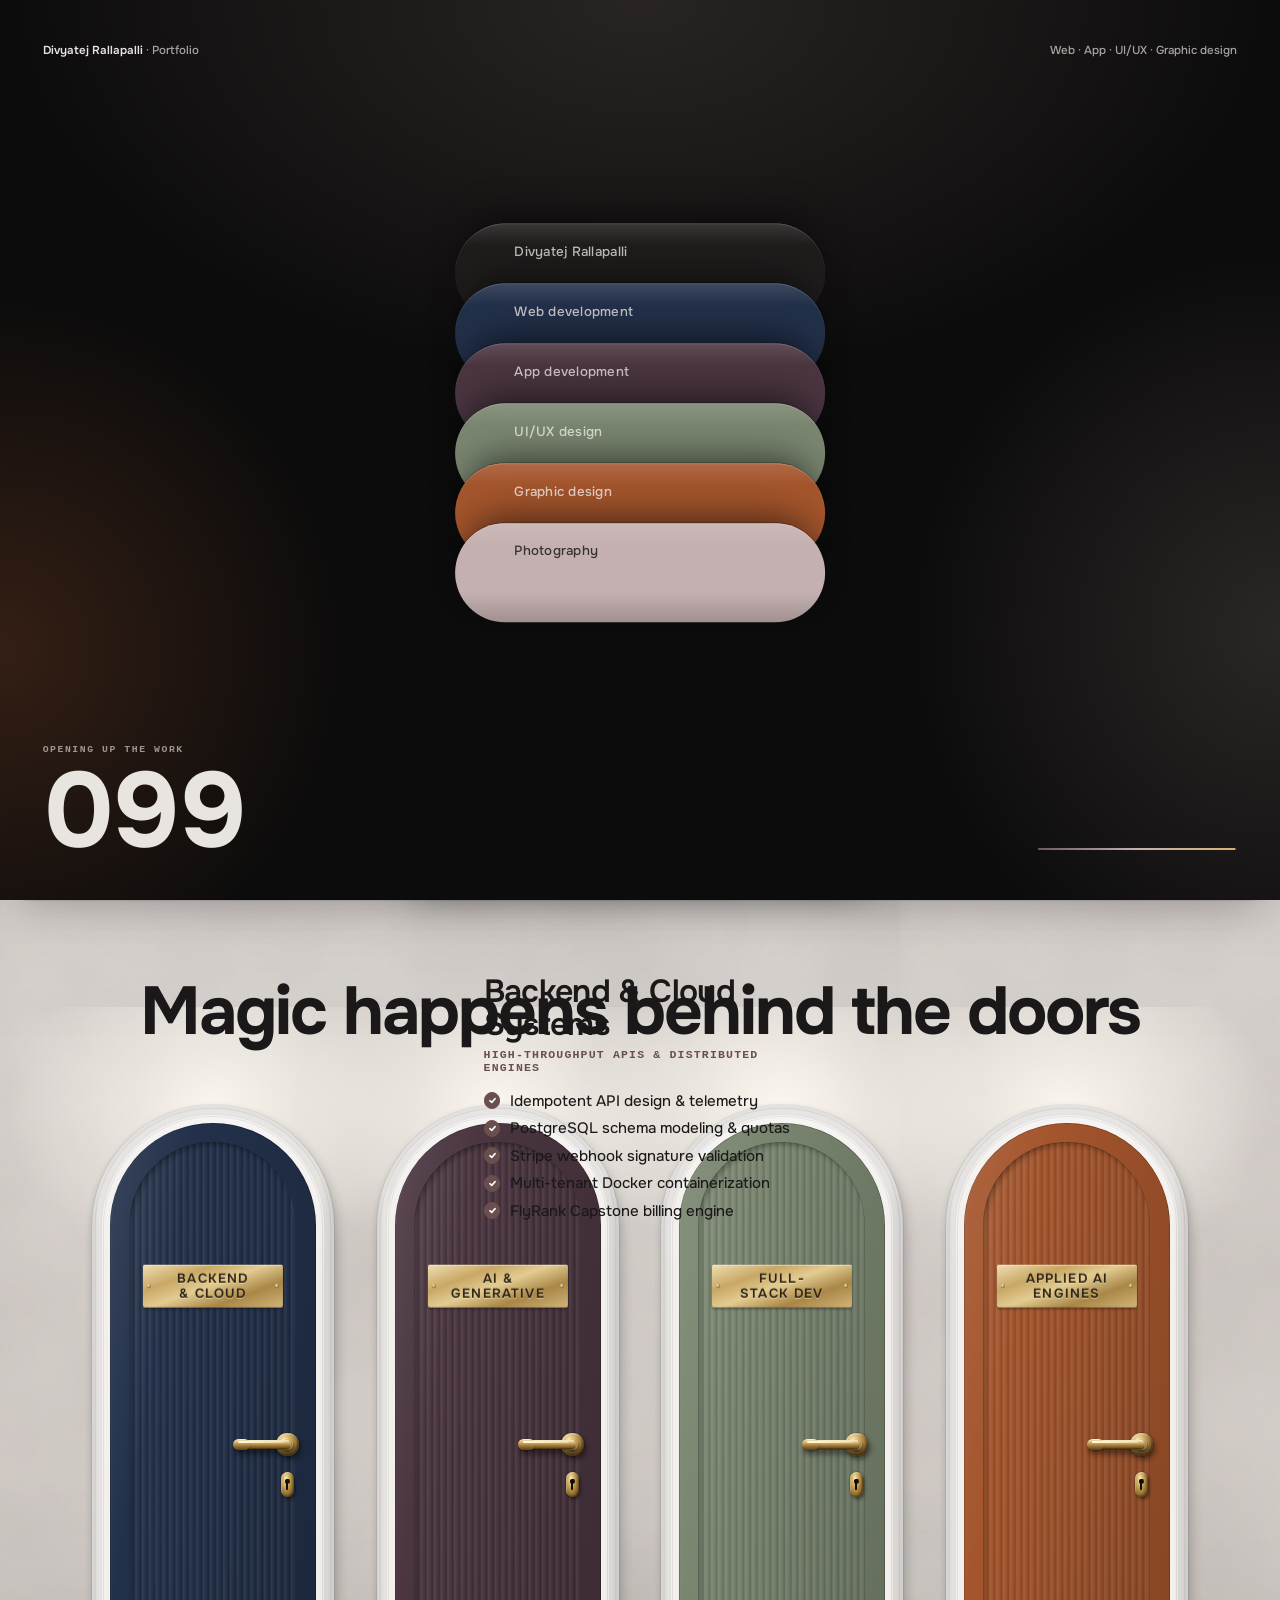
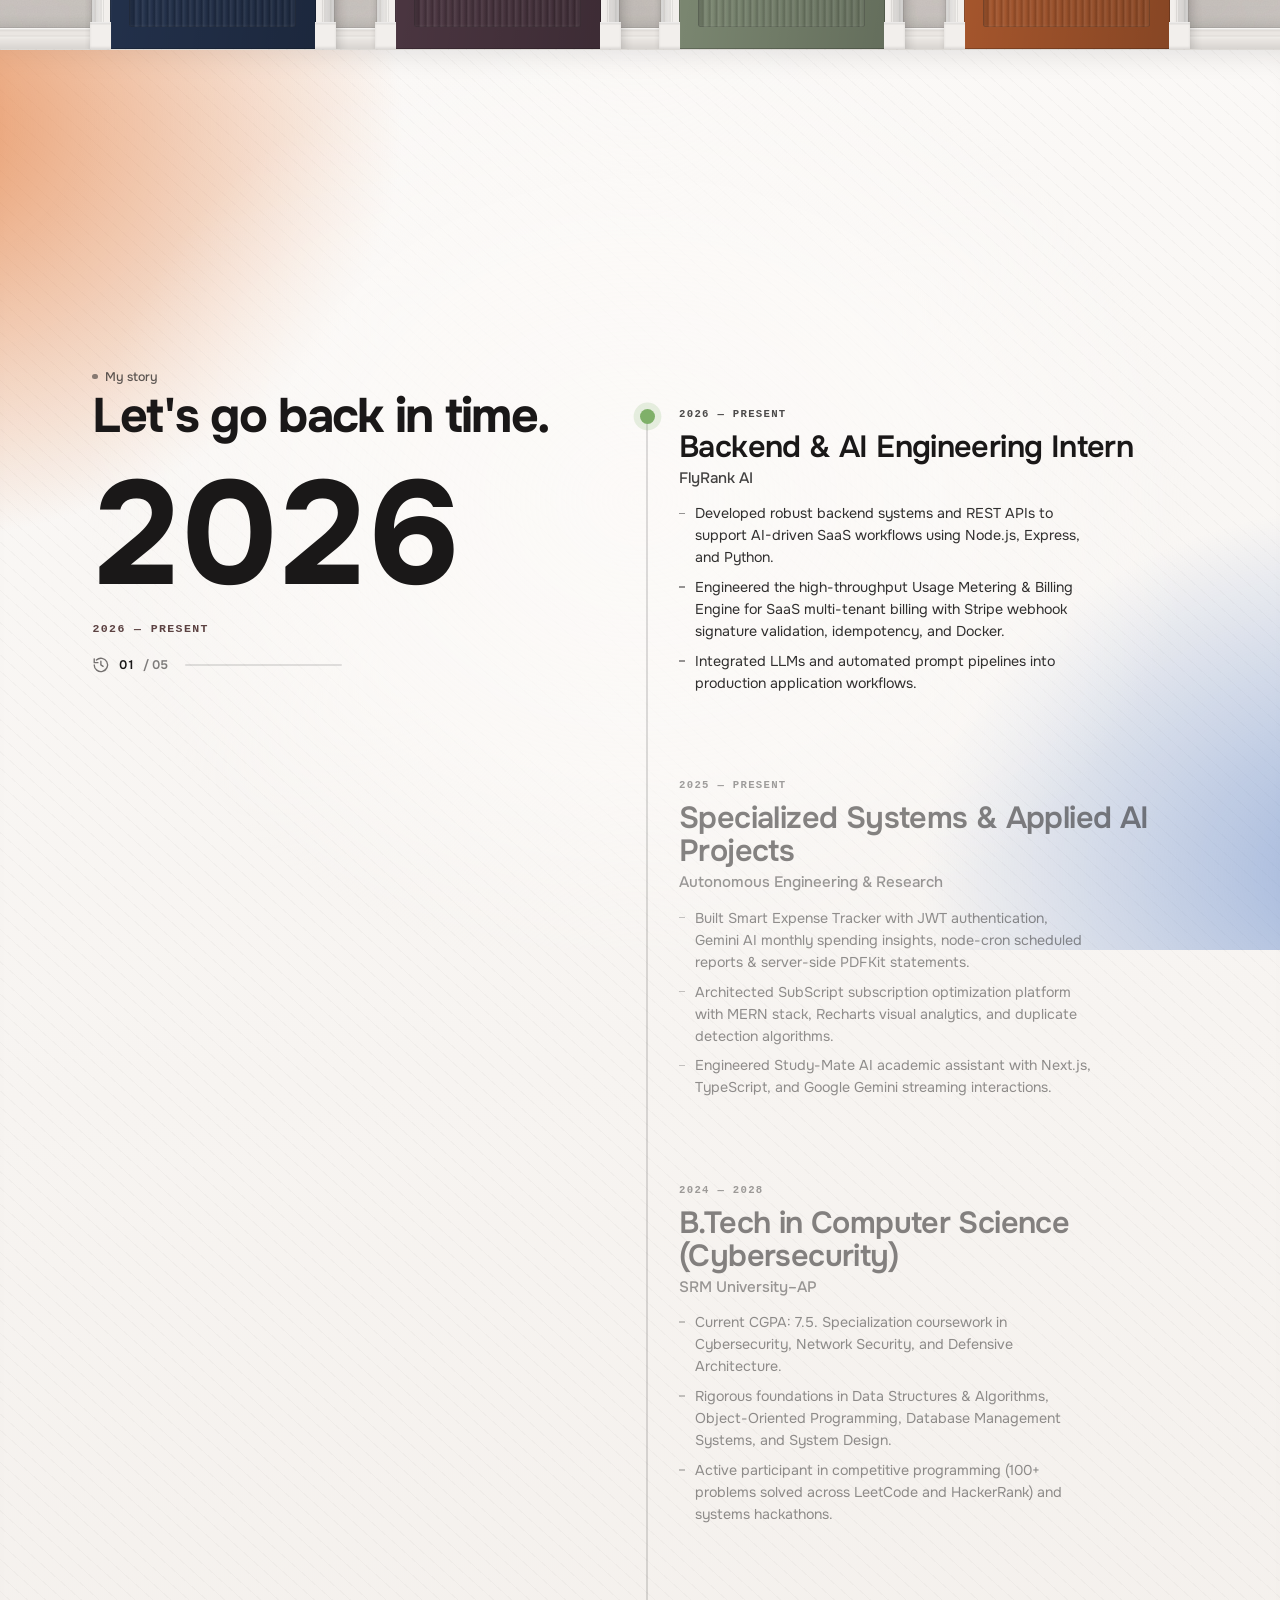
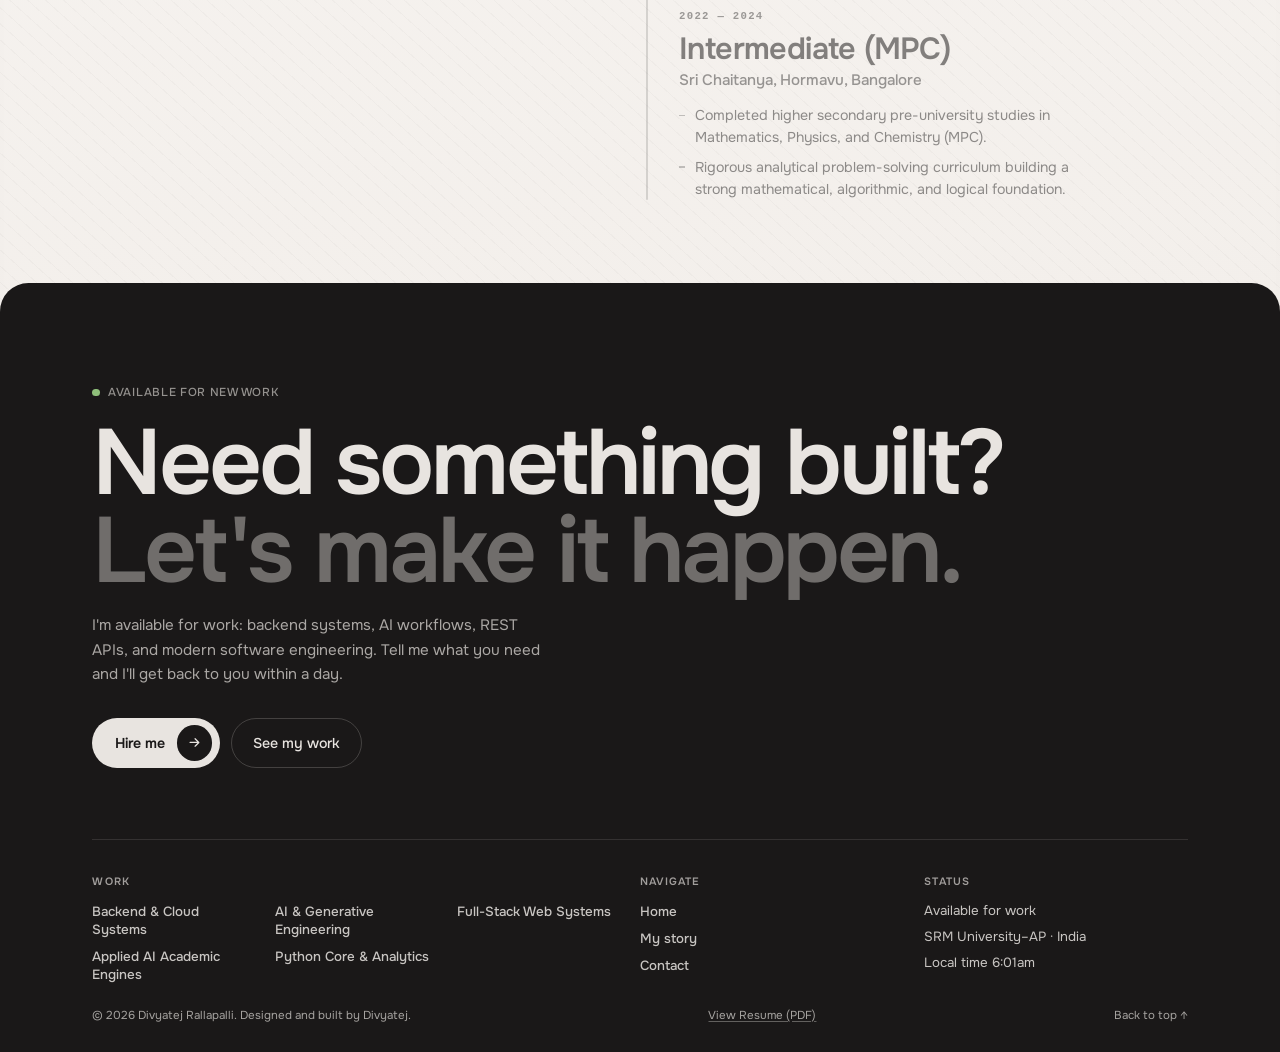
==== index.html @ fc9b25cd "feat: complete portfolio overhaul with 5 interactive door rooms, 3D holographic ability card, liquid" ====
﻿<!DOCTYPE html>
<html lang="en">
<head>
<meta charset="UTF-8" />
<meta name="viewport" content="width=device-width, initial-scale=1.0" />
<title>Divyatej Rallapalli — Backend & AI Engineer, Cybersecurity</title>
<link rel="preload" href="fonts/onest-latin.woff2" as="font" type="font/woff2" crossorigin>
<style>@font-face{font-family:'Onest';font-style:normal;font-display:swap;font-weight:100 900;src:url(fonts/onest-latin.woff2) format('woff2');unicode-range:U+0000-00FF,U+0131,U+0152-0153,U+02BB-02BC,U+02C6,U+02DA,U+02DC,U+0304,U+0308,U+0329,U+2000-206F,U+20AC,U+2122,U+2191,U+2193,U+2212,U+2215,U+FEFF,U+FFFD}@font-face{font-family:'Onest';font-style:normal;font-display:swap;font-weight:100 900;src:url(fonts/onest-latin-ext.woff2) format('woff2');unicode-range:U+0100-02BA,U+02BD-02C5,U+02C7-02CC,U+02CE-02D7,U+02DD-02FF,U+0304,U+0308,U+0329,U+1D00-1DBF,U+1E00-1E9F,U+1EF2-1EFF,U+2020,U+20A0-20AB,U+20AD-20C0,U+2113,U+2C60-2C7F,U+A720-A7FF}</style>

<meta name="description" content="Freelance developer and designer building websites, iOS apps and brand design for clients in the US, UK and worldwide. Working remotely, replies within 5 hours." />
<meta name="theme-color" content="#1A1818" />
<style>
/* Layout: full-bleed hero (light + charcoal dark mode) — greeting + flip-calendar skills top-left, card bottom-left, cut-out portrait anchored right on the status hairline. */
:root{
  --background:#E8E4E0; --foreground:#1A1818; --ink:#1A1818;
  --muted:#857878; --subtle:#B5A8A8; --line:#D5CDCA;
  --surface:#DED8D4; --surface-2:#D3CBC8;
  --accent:#6B5C5C; --accent-from:#C4B0B0; --accent-to:#6B5C5C;
  --hero-from:#EEEAE6; --hero-mid:#E8E4E0; --hero-to:#D8CDCA;
  --radius-pill:9999px; --radius-card:2rem; --radius-card-sm:1.25rem; --radius-control:.875rem;
  --text-watermark:13rem; --container-shell:88rem;
  --font:'Onest',ui-sans-serif,system-ui,-apple-system,'Segoe UI',sans-serif;
  --e-line:cubic-bezier(.215,.61,.355,1);
  --e-spring:cubic-bezier(.22,1,.36,1);
  --e-soft:cubic-bezier(.16,1,.3,1);
  --e-snap:cubic-bezier(.2,.8,.2,1);
  --bar-h:3.5rem;
  --gut-lg:5.5rem;   /* one side margin for nav, headline, chips and portrait */
  /* mode-dependent tokens (light) */
  --fg-rgb:26,24,24;
  --chip-bg:rgba(242,238,235,.5); --chip-bg-h:rgba(242,238,235,.85); --chip-line:rgba(196,176,176,.45);
  --btn-bg:#1A1818; --btn-fg:#E8E4E0; --btn-badge-bg:#E8E4E0; --btn-badge-fg:#1A1818;
  --outline-h:rgba(196,176,176,.18);
  --vig:rgba(240,236,232,.35);
  --panel:#F0ECE9; --field:rgba(196,176,176,.12); --scrim:rgba(var(--fg-rgb),.3);
  --cord-shadow:.2;
  color-scheme:light;
}
/* dark mode: charcoal, a step above pure black */
html[data-mode="dark"]{
  --background:#1A1818; --foreground:#E8E4E0; --fg-rgb:232,228,224;
  --line:rgba(196,176,176,.16); --surface:#252121; --surface-2:#302A2A;
  --chip-bg:rgba(196,176,176,.06); --chip-bg-h:rgba(196,176,176,.12); --chip-line:rgba(196,176,176,.16);
  --btn-bg:#E8E4E0; --btn-fg:#1A1818; --btn-badge-bg:#1A1818; --btn-badge-fg:#E8E4E0;
  --outline-h:rgba(196,176,176,.08);
  --vig:rgba(0,0,0,.22);
  --panel:#221F1F; --field:rgba(196,176,176,.06); --scrim:rgba(0,0,0,.55);
  --cord-shadow:.55;
  color-scheme:dark;
}
/* mode switch: one GPU crossfade of the whole page (View Transitions) instead of
   hundreds of per-element colour transitions running out of step */
::view-transition-old(root),::view-transition-new(root){animation-duration:.5s;animation-timing-function:cubic-bezier(.4,0,.2,1)}
.cord{view-transition-name:cord}
#cal{view-transition-name:cal}
::view-transition-old(cal){display:none}
::view-transition-new(cal){animation:none}
::view-transition-old(cord){display:none}
::view-transition-new(cord){animation:none}
*{box-sizing:border-box;margin:0;padding:0}
html{overscroll-behavior-y:none;scrollbar-width:none;font-size:16px;-webkit-font-smoothing:antialiased;background:#1A1818;overflow-x:clip}
html[data-mode="dark"]{background:#0F0E0E}
html::-webkit-scrollbar,body::-webkit-scrollbar{display:none;width:0;height:0}
body{background:var(--background);color:var(--foreground);font-family:var(--font);overflow-x:clip}
a{color:inherit;text-decoration:none}
button{font:inherit;color:inherit;background:none;border:none;cursor:pointer}
ul{list-style:none}
img{display:block;max-width:none}
svg{display:block;width:1em;height:1em;flex:none}
[hidden]{display:none!important}
.sr-only{position:absolute;width:1px;height:1px;padding:0;margin:-1px;overflow:hidden;clip:rect(0,0,0,0);white-space:nowrap;border:0}
:focus-visible{outline:2px solid var(--accent);outline-offset:2px}
.tnum{font-variant-numeric:tabular-nums}

/* ---------- adaptive rem grid ---------- */
@media (max-width:1920px){html{font-size:.833333vw}}
@media (max-width:1440px){html{font-size:1.111111vw}}
@media (max-width:1024px){html{font-size:1.5625vw}}
@media (max-width:640px){html{font-size:4.444444vw}}

.shell{max-width:var(--container-shell);margin-inline:auto;padding-inline:1.25rem;width:100%}
@media (min-width:640px){.shell{padding-inline:2rem}}
@media (min-width:1024px){.shell{padding-inline:var(--gut-lg)}}

/* ---------- skip link ---------- */
.skip{position:absolute;left:-9999px;top:auto}
.skip:focus{position:fixed;left:1rem;top:1rem;z-index:60;min-height:44px;display:inline-flex;align-items:center;border-radius:var(--radius-control);background:var(--ink);padding:.5rem 1rem;font-size:.875rem;color:#fff}

/* ---------- reveal system (plays once body.ready is set) ---------- */
.rv{opacity:0;transform:var(--from,translateY(10px));transition:opacity .8s var(--ease,var(--e-soft)) var(--d,0ms),transform .8s var(--ease,var(--e-soft)) var(--d,0ms)}
body.ready .rv{opacity:var(--to-o,1);transform:none}
.line{display:block;overflow:hidden;padding-bottom:.06em;margin-bottom:-.06em}
.line>span{display:block;transform:translateY(100%);opacity:0;transition:transform .9s var(--e-line) var(--d,0ms),opacity .9s var(--e-line) var(--d,0ms)}
body.ready .line>span{transform:none;opacity:1}

/* ---------- loader: the doors' colours stack up, one per discipline, then slides away to open the page ---------- */
.loader{position:fixed;inset:0;z-index:120;overflow:hidden;color:#E8E4E0;--p:0;font-family:'Onest',ui-sans-serif,system-ui,-apple-system,'Segoe UI',sans-serif}
.ld__bg{position:absolute;inset:0;background:radial-gradient(38% 55% at 0% 72%,rgba(164,85,44,.26),transparent 70%),radial-gradient(40% 58% at 100% 70%,rgba(196,176,176,.16),transparent 72%),
  radial-gradient(70% 60% at 50% 0%,rgba(107,92,92,.3),transparent 70%),#0D0C0C;transition:transform .85s cubic-bezier(.76,0,.24,1)}
.loader.out .ld__bg{transform:translateY(-100%)}
.ld__stack{--w:min(76vw,26rem);--h:calc(var(--w) * .27);--step:calc(var(--h) * .6);position:absolute;left:50%;top:47%;width:var(--w);height:calc(var(--h) + 5 * var(--step));translate:-50% -50%}
@media (max-width:639.98px){.ld__stack{--w:min(78vw,20rem)}}
.ld__pill{position:absolute;left:0;top:calc(var(--k) * var(--step));width:100%;height:var(--h);border-radius:999px;z-index:var(--k);
  display:flex;align-items:flex-start;padding:calc(var(--h) * .2) 0 0 calc(var(--w) * .16);font-size:max(11px,calc(var(--w) * .036));font-weight:500;letter-spacing:.02em;
  background:var(--c);
  background:linear-gradient(180deg,color-mix(in srgb,var(--c) 88%,#fff) 0%,var(--c) 22%,var(--c) 70%,color-mix(in srgb,var(--c) 82%,#000) 100%);color:var(--t);
  box-shadow:inset 0 1px 0 rgba(255,255,255,.14),0 -1px 0 rgba(0,0,0,.25),0 calc(var(--h) * -.18) calc(var(--h) * .35) calc(var(--h) * -.12) rgba(0,0,0,.55);
  opacity:0;transform:translateY(-1.6rem) scale(.96);transition:opacity .45s ease,transform .75s cubic-bezier(.16,1,.3,1)}
.ld__pill.on{opacity:1;transform:none}
.ld__pill span{opacity:.82}
.loader.out .ld__pill{transition:transform .8s cubic-bezier(.7,0,.25,1) calc(var(--k) * 45ms),opacity .5s ease calc(.25s + var(--k) * 45ms);opacity:0;
  transform:translateX(calc(var(--dir) * 115vw)) rotate(calc(var(--dir) * 4deg))}
.ld__hud{position:absolute;inset:0;pointer-events:none;display:flex;flex-direction:column;justify-content:space-between;padding:clamp(1.25rem,4vw,3rem);transition:opacity .35s ease}
.loader.out .ld__hud{opacity:0}
.ld__top{display:flex;justify-content:space-between;align-items:center;font-size:.8125rem;font-weight:500;color:rgba(232,228,224,.7)}
.ld__top b{font-weight:600;color:#E8E4E0}
.ld__bot{display:flex;justify-content:space-between;align-items:flex-end;gap:1.5rem}
.ld__num{font-size:clamp(3.5rem,9vw,7.5rem);font-weight:700;line-height:.85;letter-spacing:-.05em;font-variant-numeric:tabular-nums;color:#E8E4E0}
.ld__num small{display:block;margin-bottom:.9rem;font-family:ui-monospace,'SF Mono',Menlo,Consolas,monospace;font-size:.6875rem;font-weight:600;letter-spacing:.16em;text-transform:uppercase;color:rgba(232,228,224,.62)}
.ld__bar{width:min(30vw,14rem);height:2px;border-radius:2px;background:rgba(232,228,224,.14);overflow:hidden;margin-bottom:.5rem}
.ld__bar i{display:block;height:100%;background:linear-gradient(90deg,#6B5C5C,#C4B0B0,#D6B26E);transform-origin:0 50%;transform:scaleX(var(--p))}
@media (max-width:639.98px){.ld__top span:last-child{display:none}.ld__bar{width:34vw}}
@media (prefers-reduced-motion:reduce){.ld__pill{transform:none;transition:opacity .3s ease}.loader.out .ld__pill{transform:none}.ld__bg{transition:opacity .4s ease}.loader.out .ld__bg{transform:none;opacity:0}}

/* ---------- header ---------- */
.hdr{position:fixed;inset-inline:0;top:0;z-index:50;transition:background .35s ease,box-shadow .35s ease,opacity .35s ease,translate .45s var(--e-soft);--from:translateY(-14px);--d:150ms;--ease:var(--e-spring)}
.hdr.stuck{background:var(--background);box-shadow:0 1px 0 rgba(var(--fg-rgb),.08)}
.hdr.stuck .hdr__in{padding-block:.85rem}
.hdr.away{opacity:0;translate:0 -100%;pointer-events:none}
.hdr__in{transition:padding .35s ease;display:flex;align-items:center;justify-content:space-between;gap:1.5rem;padding-block:1.25rem}
@media (min-width:640px){.hdr__in{padding-block:1.5rem}}
.brand{display:flex;align-items:center;gap:.5rem;font-size:1.375rem;font-weight:600;letter-spacing:-.01em}
.brand svg{font-size:1.5rem;color:var(--accent)}
.hdr nav{flex:1;min-width:0}
.nav{display:none}
@media (min-width:1200px){.nav{display:flex;gap:1.4rem;font-size:1rem;white-space:nowrap}.menu-btn{display:none}}

/* small screens: clock on the left, menu on the right, the pull cord hangs between them */
@media (max-width:1199.98px){.hdr nav{display:none}.hdr__right{flex:1;justify-content:space-between}}

.nav button{display:block}
.nav button>span{display:inline-flex;align-items:center;gap:.25rem;opacity:.8}
.caret{font-size:.75rem;opacity:.6}
.hdr__right{display:flex;align-items:center;gap:.75rem}
.chip{border:1px solid var(--chip-line);background:var(--chip-bg);-webkit-backdrop-filter:blur(4px);backdrop-filter:blur(4px);border-radius:var(--radius-control)}
.clock{display:flex;flex:none;white-space:nowrap;align-items:center;gap:.75rem;padding:.6rem .9rem;font-size:.875rem;color:rgba(var(--fg-rgb),.7)}
.clock__ds{display:none;font-weight:500}

@media (max-width:767.98px){.clock{gap:.5rem;padding:.55rem .8rem;font-size:.8125rem}.clock__date,.clock__sep{display:none}.clock .clock__time{min-width:0}}
/* phones and tablets: menu on the left, local time on the right */
@media (max-width:1199.98px){.menu-btn{order:-1}}
.clock__lbl{color:rgba(var(--fg-rgb),.66)}
.clock__time{min-width:4rem;font-weight:500;color:var(--foreground)}
.clock__sep{color:rgba(var(--fg-rgb),.3)}
.clock__date{font-weight:500}
.menu-btn{transition:background .25s}
.menu-btn:hover{background:var(--chip-bg-h)}
.menu-btn>span{display:flex;align-items:center;gap:.5rem;padding:.6rem 1.1rem;font-size:.875rem;font-weight:500;text-transform:uppercase;letter-spacing:.05em}
.menu-btn svg{font-size:1rem}
.menu-btn .word{display:none}
@media (min-width:640px){.menu-btn .word{display:inline}}

/* ---------- hero ---------- */
.hero{position:relative;isolation:isolate;overflow:hidden;border-radius:0 0 var(--radius-card) var(--radius-card);
  background:radial-gradient(120% 90% at 62% 30%,var(--hero-from) 0%,var(--hero-mid) 48%,var(--hero-to) 100%);
  --fig-h:27rem;min-height:100svh;display:flex;flex-direction:column}
.hero__content{flex:1}
@media (min-width:768px) and (max-width:1023.98px){.hero{--fig-h:43rem}}
.hero::before{content:"";position:absolute;inset:0;z-index:-1;pointer-events:none;opacity:0;
  background:radial-gradient(120% 90% at 62% 30%,#2A2525 0%,#1F1C1C 48%,#141212 100%)}
html[data-mode="dark"] .hero::before{opacity:1}
.hero__vig{position:absolute;inset:0;z-index:0;pointer-events:none;background:linear-gradient(to bottom,var(--vig),transparent,var(--vig))}

/* the portrait (liquid reveal stage) */
.hero__stage{position:absolute;inset:0;z-index:2;pointer-events:none}
.fig{position:absolute;bottom:var(--bar-h);left:50%;height:var(--fig-h);aspect-ratio:801/1033;
  opacity:0;transition:opacity 1.1s var(--e-soft) 120ms,transform 1.3s var(--e-soft) 120ms;transform:translate(-50%,2.5rem)}
body.ready .fig{opacity:1;transform:translate(-50%,0)}
@media (min-width:1024px){
  .fig{height:min(calc(100% - var(--bar-h) - 6rem),58rem,calc((min(100vw,var(--container-shell)) - 2 * var(--gut-lg)) * .44 * 1033 / 801));left:auto;right:calc(max(0px,(100% - var(--container-shell)) / 2) + var(--gut-lg));transform:translateY(2.5rem)}
  body.ready .fig{transform:none}
}
.fig__wm{position:absolute;left:50%;translate:-50% 0;bottom:42%;white-space:nowrap;pointer-events:none;user-select:none;font-weight:700;line-height:1;letter-spacing:-.02em;color:rgba(255,255,255,.62);font-size:4.25rem}
@media (min-width:640px) and (max-width:1023.98px){.fig__wm{font-size:8rem}}
@media (min-width:1024px){.fig__wm{left:auto;right:-1rem;translate:none;bottom:24%;font-size:11rem}}
.hero__paint{position:absolute;inset:0;width:100%;height:100%;z-index:3;pointer-events:none}
.fig{pointer-events:auto;cursor:pointer}
.hero__content{pointer-events:none}.hero__content a,.hero__content button,.hero__content .cal,.hero__content [data-h]{pointer-events:auto}
/* the ability card: a small tag on the photo, and the card itself in a full-screen layer */
.fig__card{position:absolute;left:8%;bottom:16%;z-index:3;display:inline-flex;align-items:center;gap:.45rem;min-height:44px;padding:0 1rem;border-radius:999px;
  border:1px solid rgba(255,255,255,.22);background:rgba(26,24,24,.72);-webkit-backdrop-filter:blur(8px);backdrop-filter:blur(8px);color:#F3EEEC;
  font:600 .8125rem/1 'Onest',ui-sans-serif,system-ui,sans-serif;letter-spacing:.01em;cursor:pointer;box-shadow:0 10px 24px -12px rgba(0,0,0,.6);
  transition:transform .35s cubic-bezier(.16,1,.3,1),background .25s}
@media (max-width:1023.98px){.fig__card{bottom:7%;left:4%}}
.fig:hover .fig__card,.fig__card:focus-visible{transform:translateY(-3px);background:rgba(26,24,24,.88)}
.holo{position:fixed;inset:0;z-index:118;background:#050404;opacity:0;visibility:hidden;transition:opacity .35s ease,visibility 0s linear .35s}
.holo.on{opacity:1;visibility:visible;transition:opacity .35s ease}
/* the card's frame stays invisible until it draws the very same loader, then it simply takes over */
.holo iframe{position:absolute;inset:0;display:block;width:100%;height:100%;border:0;background:#050404;opacity:0;pointer-events:none}
.holo iframe.up{opacity:1;pointer-events:auto}
.holo__ld{position:absolute;inset:0;z-index:1;transition:opacity .45s ease,visibility 0s linear .45s}
.holo__ld.out{opacity:0;visibility:hidden}
.holo__ld.gone{display:none}
.holo.on .cl__card{animation:clIn .6s cubic-bezier(.16,1,.3,1) both}
@keyframes clIn{from{opacity:0;transform:translateY(10px) scale(.96)}}
.cl{position:absolute;inset:0;display:grid;place-content:center;justify-items:center;gap:18px;background:radial-gradient(60% 48% at 50% 46%,#2a2220 0%,#120f0f 58%,#050404 100%);
  font-family:ui-sans-serif,system-ui,-apple-system,'Segoe UI',Roboto,sans-serif;color:#E8E4E0;-webkit-font-smoothing:antialiased}
.cl__name{margin:0;font-size:13px;font-weight:600;line-height:1;letter-spacing:.34em;text-indent:.34em;text-transform:uppercase;color:#E8E4E0}
.cl__line{position:relative;width:clamp(180px,42vw,260px);height:2px;border-radius:2px;background:rgba(232,228,224,.14);overflow:hidden}
.cl__line i{position:absolute;inset:0;border-radius:inherit;background:linear-gradient(90deg,#a98747,#D6B26E 60%,#efdfb2);transform-origin:0 50%;
  transform:scaleX(var(--p,0));transition:transform .45s ease}
.cl__row{display:flex;justify-content:space-between;width:clamp(180px,42vw,260px);margin:0;font:500 10.5px/1 ui-monospace,'SF Mono',Menlo,Consolas,monospace;letter-spacing:.16em;text-transform:uppercase;color:rgba(232,228,224,.6)}
.cl__row b,.cl__row #ld-pct{font-weight:600;letter-spacing:.16em;color:#D6B26E}
@media (prefers-reduced-motion:reduce){.cl__line i{transition:none}}
/* the ability card: the same art the 3D scene used, as layers that part and catch the light */
.holo__lite{position:absolute;inset:0;z-index:2;display:grid;place-content:center;justify-items:center;gap:1.5rem;background:radial-gradient(60% 48% at 50% 46%,#2a2220 0%,#120f0f 58%,#050404 100%);opacity:0;transition:opacity .5s ease}
.holo__lite.in{opacity:1}
.holo__lite .hc{transform:translateY(18px) scale(.96);transition:transform .9s cubic-bezier(.16,1,.3,1)}
.holo__lite.in .hc{transform:none}
.hc{position:relative;width:min(84vw,calc(80svh * .716),34rem);aspect-ratio:1040/1452;padding:0;border:0;background:none;cursor:pointer;
  perspective:1100px;touch-action:none;-webkit-tap-highlight-color:transparent;
  --rx:0deg;--ry:0deg;--px:0;--py:0;--lift:0}
/* the warm light the card sits in. Everything that moves below moves by transform alone:
   sliding a gradient's position would repaint the whole card on every frame, which is what
   made the old card cost more than it looked like it should. */
.hc__aura{position:absolute;inset:-18% -16%;z-index:0;pointer-events:none;opacity:calc(.62 + var(--lift) * .38);
  background:radial-gradient(54% 44% at 50% 44%,rgba(230,176,110,.4),rgba(154,98,74,.14) 44%,transparent 70%)}
.hc__in{position:absolute;inset:0;z-index:1;transform-style:preserve-3d;transform:rotateX(var(--rx)) rotateY(var(--ry));transition:transform .85s cubic-bezier(.16,1,.3,1)}
.hc.flip .hc__in{transform:rotateX(var(--rx)) rotateY(calc(180deg + var(--ry)))}
.hc.live .hc__in{transition:transform .5s cubic-bezier(.16,1,.3,1)}
.hc__face{position:absolute;inset:0;border-radius:4.2%/3%;overflow:hidden;isolation:isolate;backface-visibility:hidden;-webkit-backface-visibility:hidden;
  box-shadow:0 34px 70px -26px rgba(0,0,0,.9),0 4px 14px -6px rgba(0,0,0,.55)}
.hc__back{transform:rotateY(180deg)}
.hc__plate,.hc__backimg{position:absolute;inset:0;display:block;width:100%;height:100%}
/* the portrait window: two layers drifting at different speeds, which is what reads as depth */
.hc__win{position:absolute;left:8.41%;top:14.8%;width:83.18%;height:36.4%;overflow:hidden}
.hc__win img{position:absolute;left:-8%;top:-8%;width:116%;height:116%;display:block}
.hc__bg{transform:translate3d(calc(var(--px) * 4.4%),calc(var(--py) * 4.4%),0) scale(1.015)}
.hc__sub{transform:translate3d(calc(var(--px) * 1.7%),calc(var(--py) * 1.7%),0)}
.hc__wsh{position:absolute;inset:0;pointer-events:none;box-shadow:inset 0 0 22px rgba(0,0,0,.45);mix-blend-mode:soft-light;
  background:linear-gradient(100deg,rgba(255,236,206,.16),transparent 42%)}
/* the foil, the gilt and the specular: each is a window with an oversized sheet inside it,
   and only the sheet moves, so a frame costs a transform rather than a repaint */
.hc__foil,.hc__sheen,.hc__glare{position:absolute;inset:0;pointer-events:none;overflow:hidden}
.hc__foil::before,.hc__sheen::before,.hc__glare::before{content:'';position:absolute;display:block}
.hc__foil{mix-blend-mode:color-dodge;opacity:calc(.2 + var(--lift) * .22);
  -webkit-mask-image:url(card/body.webp);mask-image:url(card/body.webp);-webkit-mask-size:100% 100%;mask-size:100% 100%}
.hc__foil::before{inset:-12% -80%;transform:translate3d(calc(var(--px) * -22%),0,0);
  background:linear-gradient(112deg,transparent 28%,rgba(255,104,170,.4) 40%,rgba(255,214,120,.46) 48%,rgba(120,226,255,.4) 56%,transparent 68%)}
.hc__back .hc__foil{-webkit-mask-image:none;mask-image:none;mix-blend-mode:screen;opacity:calc(.2 + var(--lift) * .22)}
.hc__back .hc__foil::before{background:linear-gradient(108deg,transparent 30%,rgba(196,142,86,.3) 43%,rgba(255,221,166,.42) 50%,rgba(178,134,92,.3) 57%,transparent 70%)}
/* the gilt: only the gold and cream catch this one, through a mask cut from the card itself */
.hc__sheen{mix-blend-mode:screen;opacity:calc(.34 + var(--lift) * .34);
  -webkit-mask-image:url(card/sheen.webp);mask-image:url(card/sheen.webp);-webkit-mask-size:100% 100%;mask-size:100% 100%}
.hc__sheen::before{inset:0 -100%;transform:translate3d(calc(var(--px) * 26%),0,0);
  background:linear-gradient(100deg,transparent 41%,rgba(255,243,212,1) 49%,rgba(255,224,164,.42) 55%,transparent 62%)}
.hc__glare{mix-blend-mode:soft-light}
.hc__glare::before{inset:-50%;transform:translate3d(calc(var(--px) * 23%),calc(var(--py) * 21%),0);
  background:radial-gradient(21% 16% at 50% 44%,rgba(255,251,238,.55),rgba(255,248,230,.12) 44%,transparent 72%)}
.hc__rim{position:absolute;inset:0;pointer-events:none;border-radius:inherit;
  box-shadow:inset 0 0 0 1px rgba(255,226,170,.3),inset 0 0 26px -6px rgba(0,0,0,.55);
  background:linear-gradient(102deg,rgba(0,0,0,.22),transparent 34%,transparent 66%,rgba(0,0,0,.26))}
.hc__hint{font:500 .6875rem/1 ui-monospace,'SF Mono',Menlo,Consolas,monospace;letter-spacing:.14em;text-transform:uppercase;color:rgba(232,228,224,.6)}
.hc__ht{display:none}
@media (hover:none){.hc__hm{display:none}.hc__ht{display:inline}}
@media (prefers-reduced-motion:reduce){.hl__shine{animation:none}.hc__in{transition:transform .4s ease}}
.holo__x{position:absolute;top:max(1rem,env(safe-area-inset-top));right:max(1rem,env(safe-area-inset-right));z-index:2;display:inline-flex;align-items:center;gap:.5rem;min-height:44px;padding:0 1rem;
  border-radius:999px;border:1px solid rgba(255,255,255,.2);background:rgba(20,18,18,.6);-webkit-backdrop-filter:blur(8px);backdrop-filter:blur(8px);color:#F3EEEC;font:600 .8125rem/1 'Onest',ui-sans-serif,system-ui,sans-serif;cursor:pointer}
.holo__x:hover{background:rgba(40,36,36,.8)}
.holo__x svg{width:1rem;height:1rem}
.fig img,.fig canvas{position:absolute;inset:0;width:100%;height:100%;object-fit:contain;object-position:50% 100%}
.fig canvas{pointer-events:none}

.hero__content{position:relative;z-index:20;display:flex;flex-direction:column;gap:2rem;padding-top:7rem;padding-bottom:calc(var(--fig-h) + 1.25rem)}
@media (min-width:1024px){
  .hero__content{display:grid;min-height:calc(100lvh - var(--bar-h));grid-template-columns:repeat(12,1fr);align-content:center;gap:2.5rem;padding-top:7rem;padding-bottom:4rem}
}
.hero__left{display:flex;flex-direction:column;gap:1.75rem;min-width:0}
.hero__right{display:flex;flex-direction:column;align-items:flex-start;gap:2rem;min-width:0}
@media (min-width:1024px){
  .hero__left{grid-column:1 / span 7}
  .hero__right{grid-column:1 / span 7;grid-row:2;align-self:end;flex-direction:row;align-items:flex-end;gap:2.25rem}
}

.eyebrow{display:inline-flex;align-items:center;gap:.5rem;font-size:.875rem;font-weight:500;color:rgba(var(--fg-rgb),.7)}
.eyebrow::before{content:"";width:.375rem;height:.375rem;border-radius:9999px;background:rgba(var(--fg-rgb),.5)}
.h1{font-size:2.625rem;font-weight:600;line-height:.98;letter-spacing:-.02em;text-wrap:balance}
@media (min-width:640px){.h1{font-size:3.5rem}}
@media (min-width:768px){.h1{font-size:4.25rem}}
@media (min-width:1024px){.h1{font-size:4.75rem}}
@media (min-width:640px) and (max-width:1023.98px){.hero__left{padding-left:1.5rem}}
.h1 .soft{color:rgba(var(--fg-rgb),.5)}

/* ---------- flip calendar (skills) ---------- */
.cal-line{display:block;padding-top:.34em;margin-top:.1em;padding-bottom:.42em}
.cal{--cal-w:5.8em;position:relative;display:inline-block;font-size:0.75em;max-width:85%;perspective:14em;perspective-origin:30% 0;vertical-align:top;
  --from:translateY(.5em) rotateX(-18deg);--ease:var(--e-soft)}
.cal.rv{transition-duration:1.1s}
.cal__body{position:relative;display:block;width:var(--cal-w);height:1.72em;transform:rotateX(10deg) rotateY(-9deg);transform-style:preserve-3d;transition:width .5s var(--e-soft)}
.cal__stand{position:absolute;left:.2em;right:-.14em;top:.28em;bottom:-.4em;border-radius:.26em;
  background:linear-gradient(165deg,#3a3a3a 0%,#141414 40%,#050505 100%);
  box-shadow:0 .5em .9em -.35em rgba(0,0,0,.55),inset 0 .02em 0 rgba(255,255,255,.12);transform:translateZ(-.12em)}
.cal__stack{position:absolute;inset:0;transform-style:preserve-3d}
.cal__page,.cal__face,.cal__rear{position:absolute;inset:0;border-radius:.2em}
.cal__page{background:linear-gradient(180deg,#fbfaf7 0%,#f2f0eb 100%);
  box-shadow:0 .045em 0 #d8d4cb,0 .08em 0 #f6f4ef,0 .115em 0 #d0cbc1,0 .15em 0 #f2f0ea,0 .185em 0 #c8c3b8,0 .22em 0 #e9e6df,0 .255em 0 #aaa498,0 .45em .6em -.2em rgba(0,0,0,.35)}
.cal__leaf{position:absolute;inset:0;transform-origin:50% 0;transform-style:preserve-3d;transform:translateZ(.004em)}
.cal__face{background:linear-gradient(180deg,#fdfcf9 0%,#f3f1ec 100%);backface-visibility:hidden;-webkit-backface-visibility:hidden;box-shadow:inset 0 -.015em 0 rgba(0,0,0,.06)}
.cal__back{position:absolute;inset:0;border-radius:.2em;transform-origin:50% 0;transform:translateZ(-.004em) rotateX(352deg) translateY(50%) rotateX(180deg) translateY(-50%);backface-visibility:hidden;-webkit-backface-visibility:hidden;background:linear-gradient(0deg,#e9e6df 0%,#d9d5cc 100%);filter:brightness(.86)}
.cal__rear{background:linear-gradient(0deg,#e9e6df 0%,#d9d5cc 100%);transform:rotateX(180deg);backface-visibility:hidden;-webkit-backface-visibility:hidden}
.cal__word{position:absolute;inset:0;display:flex;align-items:center;padding:.2em .4em 0;color:#0a0a0a;font-weight:700;letter-spacing:-.035em;line-height:1;white-space:nowrap;font-size:0.92em;}
.cal__no{position:absolute;right:.42em;bottom:.2em;font-size:.15em;font-weight:500;letter-spacing:.08em;color:rgba(10,10,10,.42);font-variant-numeric:tabular-nums}
.cal__holes{position:absolute;top:.09em;left:.32em;right:.32em;height:.07em;display:flex;justify-content:space-between}
.cal__holes i{display:block;width:.075em;height:.075em;border-radius:50%;background:#1b1b1b;box-shadow:inset 0 .01em .01em rgba(255,255,255,.3)}
.cal__shade{position:absolute;inset:0;border-radius:inherit;pointer-events:none;opacity:0;backface-visibility:hidden;-webkit-backface-visibility:hidden;background:linear-gradient(180deg,rgba(0,0,0,.5) 0%,rgba(0,0,0,.08) 70%,rgba(0,0,0,0) 100%)}
.cal__rings{position:absolute;top:-.27em;left:.32em;right:.32em;height:.42em;display:flex;justify-content:space-between;transform:translateZ(.05em);pointer-events:none}
.cal__rings i{display:block;width:.075em;height:.42em;position:relative}
.cal__rings i::before{content:"";position:absolute;left:-.065em;right:-.065em;top:0;bottom:0;border-radius:.2em;
  border:.04em solid #a9a9a9;border-left-color:#ededed;border-top-color:#f6f6f6;border-right-color:#6f6f6f;border-bottom-color:#8a8a8a;
  filter:drop-shadow(.01em .025em .015em rgba(0,0,0,.35))}
.cal__measure{position:absolute;visibility:hidden;white-space:nowrap;font-weight:700;letter-spacing:-.035em;pointer-events:none}

.rating{display:flex;align-items:center;gap:.75rem}
.stars{display:flex;gap:.1rem;color:var(--accent);font-size:1rem}
.rating p{font-size:.875rem;font-weight:500;color:rgba(var(--fg-rgb),.7)}
.ctas{display:flex;flex-wrap:wrap;gap:.75rem}

/* pill button */
.pill{display:inline-block;border-radius:9999px}
.pill__in{display:inline-flex;align-items:center;gap:.75rem;border-radius:9999px;font-size:.875rem;font-weight:500;padding:.875rem 1.75rem;white-space:nowrap}
.pill--arrow .pill__in{padding:.375rem .375rem .375rem 1.5rem}
.pill--dark .pill__in{background:var(--btn-bg);color:var(--btn-fg)}
.pill--light .pill__in{background:var(--surface);color:var(--foreground)}
.pill--outline .pill__in{border:1px solid var(--line);background:transparent;color:var(--foreground)}
.pill--outline:hover .pill__in{background:var(--outline-h)}
.pill__badge{width:2.25rem;height:2.25rem;display:grid;place-items:center;border-radius:9999px;font-size:1rem;background:var(--ink);color:#fff}
.pill--dark .pill__badge{background:var(--btn-badge-bg);color:var(--btn-badge-fg)}

/* hero card */
.hcard{width:100%;max-width:24rem;border-radius:var(--radius-card-sm);background:rgba(255,255,255,.7);padding:.5rem;
  box-shadow:0 0 0 1px rgba(230,229,226,.7),0 1px 2px rgba(0,0,0,.05);-webkit-backdrop-filter:blur(12px);backdrop-filter:blur(12px);
  --from:translateY(16px) scale(.96);--d:400ms;--ease:var(--e-soft)}
@media (min-width:1024px){.hcard{width:19rem}}
.hcard__row{display:flex;gap:.5rem;cursor:pointer;border-radius:var(--radius-control)}
.hcard__tile{aspect-ratio:1;width:6rem;flex:none;display:grid;place-items:center;border-radius:var(--radius-control);background:var(--ink);font-size:1.875rem;color:var(--accent-from)}
.hcard__panel{flex:1;min-width:0;border-radius:var(--radius-control);background:rgba(241,240,238,.7);padding:.75rem;display:flex;flex-direction:column;justify-content:space-between;gap:.5rem}
.slot{position:relative;min-height:3.25rem}
.slide{position:absolute;inset:0;transition:transform .5s var(--e-snap),opacity .4s var(--e-snap)}
.slide__cap{font-size:.65rem;font-weight:500;text-transform:uppercase;letter-spacing:.05em;color:rgba(var(--fg-rgb),.45)}
.slide__ttl{max-width:8rem;margin-top:.15rem;font-size:.875rem;font-weight:500;line-height:1.35}
.hcard__ctrl{display:flex;align-items:center;justify-content:space-between}
.dots{display:flex;align-items:center;gap:.25rem}
.dots i{display:block;height:.25rem;width:.375rem;border-radius:9999px;background:rgba(var(--fg-rgb),.2);transition:all .3s}
.dots i.on{width:1rem;background:rgba(var(--fg-rgb),.7)}
.arrows{display:flex;gap:.25rem}
.rnd{width:1.75rem;height:1.75rem;display:grid;place-items:center;border-radius:9999px;background:#fff;color:rgba(var(--fg-rgb),.7);box-shadow:0 0 0 1px var(--line);font-size:.8rem;transition:color .2s}
.rnd:hover{color:var(--foreground)}
.rnd--prev svg{transform:rotate(180deg)}

/* partners */
.partners{width:100%;max-width:24rem;--from:translateY(14px);--d:550ms}
@media (min-width:1024px){.partners{width:auto;max-width:none}.partners ul{grid-template-columns:repeat(4,auto);justify-content:start;column-gap:1rem}}
.partners__lbl{margin-bottom:.75rem;font-size:.75rem;font-weight:500;color:rgba(var(--fg-rgb),.45);text-align:left}
.partners ul{display:grid;grid-template-columns:repeat(4,1fr);column-gap:1rem;row-gap:.75rem}
.partners li>span{display:flex;align-items:center;gap:.375rem;font-size:.75rem;color:rgba(var(--fg-rgb),.7);opacity:.7}
.partners li svg{font-size:.875rem;color:rgba(var(--fg-rgb),.4)}

/* status bar */
.hero__bar{position:relative;z-index:20;display:flex;align-items:center;justify-content:space-between;gap:.75rem;height:var(--bar-h);border-top:1px solid rgba(var(--fg-rgb),.1);font-size:.75rem;font-weight:500;text-transform:uppercase;letter-spacing:.025em;color:rgba(var(--fg-rgb),.72);--from:none;--d:900ms}
/* ---------- my story: a timeline you scroll through naturally; the year and title stay beside it ---------- */
.story{position:relative;z-index:1;background:#F4F1EE;border-top:1px solid rgba(26,24,24,.1);box-shadow:inset 0 1.75rem 2.25rem -1.75rem rgba(26,24,24,.14);--warm:0}
html[data-mode="dark"] .story{background:#171515;border-top-color:rgba(232,228,224,.08);box-shadow:inset 0 1.75rem 2.25rem -1.75rem rgba(0,0,0,.6)}
.story::before{content:"";position:absolute;inset:0;pointer-events:none;opacity:var(--warm);
  background:radial-gradient(60% 50% at 25% 40%,rgba(196,150,100,.12),transparent 70%),linear-gradient(180deg,transparent,rgba(170,125,80,.06))}
/* the story's backdrop, plus a soft light in the colour of the work each chapter was about (the doors'
   colours), which changes as you move from chapter to chapter.
   Light mode: soft washes of colour bleeding in from the edges, over a very fine diagonal weave — the
   middle stays clean paper so the writing is never fighting the background.
   Dark mode: the fine dots it has always had. */
.story{
  background-image:
    repeating-linear-gradient(42deg,rgba(26,24,24,.022) 0 1px,transparent 1px 12px),
    linear-gradient(176deg,#FBF9F7 0%,#F7F4F1 54%,#F3EFEB 100%);
  background-attachment:local,local}
html[data-mode="dark"] .story{
  background-image:radial-gradient(rgba(232,228,224,.055) 1px,transparent 1.4px);
  background-size:1.6rem 1.6rem;background-position:center top;background-attachment:scroll}
.story__amb{position:sticky;top:0;z-index:0;display:block;height:100svh;margin-bottom:-100svh;pointer-events:none;overflow:hidden;--aa:2.3;--p1:0% 14%;--p2:100% 86%}
html[data-mode="dark"] .story__amb{--aa:1.1;--p1:24% 44%;--p2:80% 74%}
/* light mode: the colour is real, but it stays out towards the edges and a soft light sits
   over the middle, so every word is read against near-white paper */
.story__amb::after{content:"";position:absolute;inset:0;pointer-events:none;
  background:radial-gradient(54% 66% at 50% 50%,rgba(252,250,248,.9) 0%,rgba(252,250,248,.66) 46%,transparent 80%)}
html[data-mode="dark"] .story__amb::after{display:none}
.story__amb i{position:absolute;inset:-8%;opacity:0;transition:opacity 1.2s ease;
  background:radial-gradient(46% 54% at var(--p1),rgba(var(--c1),calc(.34 * var(--aa))),transparent 74%),radial-gradient(42% 48% at var(--p2),rgba(var(--c2),calc(.26 * var(--aa))),transparent 74%);
  animation:ambDrift 24s ease-in-out infinite alternate;animation-play-state:paused}
/* light mode: the colours as soft light on paper; dark mode: the doors' own deeper colours glowing in the dark */
.story__amb i:nth-child(1){--c1:226,122,58;--c2:92,132,202}     /* independent freelancer: everything, warm */
.story__amb i:nth-child(2){--c1:226,122,58;--c2:206,138,150}    /* graphic designer */
.story__amb i:nth-child(3){--c1:132,174,104;--c2:92,132,202}    /* UI/UX designer */
.story__amb i:nth-child(4){--c1:178,106,148;--c2:226,122,58}    /* graphic design intern */
.story__amb i:nth-child(5){--c1:226,178,70;--c2:178,142,132}    /* computer science degree */
html[data-mode="dark"] .story__amb i:nth-child(1){--c1:164,85,44;--c2:60,82,120}
html[data-mode="dark"] .story__amb i:nth-child(2){--c1:164,85,44;--c2:196,176,176}
html[data-mode="dark"] .story__amb i:nth-child(3){--c1:122,134,112;--c2:60,82,120}
html[data-mode="dark"] .story__amb i:nth-child(4){--c1:74,53,64;--c2:164,85,44}
html[data-mode="dark"] .story__amb i:nth-child(5){--c1:214,178,110;--c2:107,92,92}
.story[data-ch="0"] .story__amb i:nth-child(1),.story[data-ch="1"] .story__amb i:nth-child(2),.story[data-ch="2"] .story__amb i:nth-child(3),
.story[data-ch="3"] .story__amb i:nth-child(4),.story[data-ch="4"] .story__amb i:nth-child(5){opacity:1;animation-play-state:running}
@keyframes ambDrift{from{transform:translate3d(-2%,-1.5%,0) scale(1)}to{transform:translate3d(2.5%,2%,0) scale(1.06)}}
html.lite .story__amb i{animation:none}
@media (prefers-reduced-motion:reduce){.story__amb i{animation:none;transition:none}}
.story__track,.story__pin{position:relative}
.story__pin{padding:7rem 0 2.5rem}
.story__stage{position:relative;z-index:1;display:grid;grid-template-columns:minmax(0,1fr) minmax(0,1.1fr);gap:3.5rem;align-items:start;width:100%}
.story__clock{position:sticky;top:0;height:100svh;display:flex;flex-direction:column;justify-content:center;align-items:flex-start;margin-top:-7rem;padding-top:3rem}
.story__bg{position:absolute;left:-40%;right:-40%;top:0;height:100%;width:180%;z-index:-1;pointer-events:none;
  -webkit-mask:radial-gradient(closest-side,#000 55%,transparent);mask:radial-gradient(closest-side,#000 55%,transparent)}
.story__h{margin-top:.6rem;font-size:2.4rem;font-weight:700;line-height:.98;letter-spacing:-.035em}
@media (min-width:1024px){.story__h{font-size:3.4rem}}
.story__yr{display:flex;margin:1.5rem 0 0 -.04em;font-size:clamp(5.5rem,11.5vw,11.5rem);font-weight:700;line-height:1;letter-spacing:-.06em;font-variant-numeric:tabular-nums;color:var(--foreground)}
.dg{display:block;height:1em;overflow:hidden;padding-right:.02em}
.dg__c{display:flex;flex-direction:column;transform:translateY(calc(var(--d,0) * -1em));transition:transform .9s cubic-bezier(.65,0,.2,1)}
.dg:nth-child(2) .dg__c{transition-delay:.04s}.dg:nth-child(3) .dg__c{transition-delay:.08s}.dg:nth-child(4) .dg__c{transition-delay:.12s}
.dg__c i{display:block;height:1em;font-style:normal;text-align:center}
.story__when{margin-top:.9rem;font-family:ui-monospace,'SF Mono',Menlo,Consolas,monospace;font-size:.8125rem;font-weight:600;letter-spacing:.12em;text-transform:uppercase;color:#6B4F4F}
html[data-mode="dark"] .story__when{color:#D9C6C6}
.story__meter{display:flex;align-items:center;gap:.6rem;margin-top:1.5rem;font-size:.875rem;font-weight:600;color:var(--foreground);font-variant-numeric:tabular-nums;width:100%}
.story__of{color:rgba(var(--fg-rgb),.55)}
.story__rw{width:1.25rem;height:1.25rem;color:rgba(var(--fg-rgb),.6);transform:rotate(calc(var(--p,0) * -720deg))}
.story__bar{position:relative;flex:0 1 11rem;height:2px;margin-left:.6rem;border-radius:2px;background:rgba(var(--fg-rgb),.12);overflow:hidden}
.story__bar b{position:absolute;inset:0;background:var(--foreground);transform-origin:0 50%;transform:scaleX(var(--p,0))}
/* the chapters, in normal flow: the line runs beside them and the dot travels it as you scroll */
.story__line{position:relative;padding-top:24vh;padding-bottom:4vh}
.story__list{position:relative;list-style:none;margin:0;padding:0 0 0 2.75rem}
.story__rail{position:absolute;left:.45rem;top:var(--r0,0);height:var(--rh,0);width:2px;border-radius:2px;
  background:linear-gradient(180deg,var(--foreground) 0%,var(--foreground) var(--dp,0%),rgba(var(--fg-rgb),.14) var(--dp,0%))}
.story__rail{background:rgba(var(--fg-rgb),.14)!important}
/* the dot rides the line on the browser's own scrolling (sticky), so it never shakes; it stops at the line's ends */
/* the track reaches a dot's radius (and its halo) past each end of the line, so at the very start and end the dot sits whole on the line's tip */
.story__dtrack{position:absolute;left:calc(.45rem + 1px - 1.25rem);width:2.5rem;top:calc(var(--r0,0px) - 1rem);height:calc(var(--rh,0px) + 2rem);padding-block:.45rem;overflow:clip;pointer-events:none}
.story.at-start .story__dot::before{opacity:0}
.story__dot{position:sticky;display:block;top:calc(50svh - .55rem);margin:0 auto;width:1.1rem;height:1.1rem;border-radius:50%;z-index:2;
  background:var(--foreground);box-shadow:0 0 0 .4rem rgba(var(--fg-rgb),.08);transition:background .4s,box-shadow .4s}
/* the stretch of line already travelled, drawn as a tail above the dot */
.story__dot::before{content:"";position:absolute;left:50%;bottom:50%;width:2px;height:300vh;margin-left:-1px;background:var(--foreground);z-index:-1}
/* the dot's track reaches a dot's width past both ends of the line, so the dot is never cut off at the start or the end */
.story__dtrack{top:calc(var(--r0,0px) - 1rem)!important;height:calc(var(--rh,0px) + 2rem)!important;padding:.45rem 0;z-index:2;overflow:visible!important}
/* the travelled stretch of line is drawn in its own track that stops exactly at the line's ends */
.story__ttrack{position:absolute;left:calc(.45rem + 1px - 1.25rem);width:2.5rem;top:var(--r0,0);height:var(--rh,0);overflow:clip;pointer-events:none;z-index:1}
.story__tail{position:sticky;display:block;top:50svh;width:2px;height:0;margin:0 auto}
.story__tail::before{content:"";position:absolute;left:0;bottom:0;width:2px;height:300vh;background:var(--foreground)}
.story__dot::before{display:none}
.story.is-now .story__dot{background:#7FB069;box-shadow:0 0 0 .45rem rgba(127,176,105,.18)}
.ch{position:relative;padding:3rem 0;opacity:.52;transition:opacity .45s ease}
html:not([data-mode="dark"]) .ch__b li{color:rgba(var(--fg-rgb),.9)}
html:not([data-mode="dark"]) .ch__org{color:rgba(var(--fg-rgb),.82)}
html:not([data-mode="dark"]) .ch__date{color:rgba(var(--fg-rgb),.78)}
html:not([data-mode="dark"]) .ch.on{opacity:1}
html:not([data-mode="dark"]) .story__when{color:#5C4242}
.ch.on{opacity:1}
.ch__date{font-family:ui-monospace,'SF Mono',Menlo,Consolas,monospace;font-size:.75rem;font-weight:600;letter-spacing:.12em;text-transform:uppercase;color:rgba(var(--fg-rgb),.66);margin-bottom:.7rem}
.ch__t{font-size:1.9rem;font-weight:600;line-height:1.08;letter-spacing:-.02em;margin-bottom:.35rem}
.ch__org{font-size:1.0625rem;font-weight:500;color:rgba(var(--fg-rgb),.7);margin-bottom:1rem}
.ch__b{list-style:none;margin:0;padding:0;display:flex;flex-direction:column;gap:.55rem;max-width:46ch}
.ch__b li{position:relative;padding-left:1.1rem;font-size:1rem;line-height:1.55;color:rgba(var(--fg-rgb),.78)}
.ch__b li::before{content:"";position:absolute;left:0;top:.72em;width:.45rem;height:1.5px;background:rgba(var(--fg-rgb),.45)}
@media (min-width:1280px){.ch__t{font-size:2.15rem}}
/* phones: title and year pin to the top, the chapters scroll under them */
@media (max-width:767.98px){
  .story__pin{padding:0 0 1.5rem}
  .story__stage{grid-template-columns:1fr;gap:0}
  .story__clock{top:0;padding-top:calc(var(--hdr-h,4.4rem) + 1rem)!important;height:auto;margin:0 -1.25rem;padding:1.25rem 1.25rem .9rem;z-index:3;justify-content:flex-start;
    background:#F4F1EE;border-bottom:1px solid rgba(26,24,24,.1);box-shadow:0 10px 16px -12px rgba(26,24,24,.25)}
  html[data-mode="dark"] .story__clock{background:#171515;border-bottom-color:rgba(232,228,224,.08);box-shadow:0 10px 16px -12px rgba(0,0,0,.7)}
  .story__bg{display:none}
  .story__clock .eyebrow{display:none}
  .story__h{margin-top:0;font-size:1.6rem}
  .story__yr{margin-top:.35rem;font-size:clamp(3.4rem,17vw,4.5rem)}
  .story__when{margin-top:.25rem;font-size:.6875rem}
  .story__meter{margin-top:.5rem;font-size:.8125rem}
  .story__line{padding-top:1rem;padding-bottom:6vh}
  .story__list{padding-left:2.1rem}
  .story__rail{left:.45rem}.story__dtrack,.story__ttrack{left:calc(.45rem + 1px - 1.25rem)}
  .ch{padding:1.75rem 0}
  .ch__t{font-size:1.45rem}
  .ch__org{font-size:.9375rem;margin-bottom:.6rem}
  .ch__b li{font-size:.9375rem}
}
@media (prefers-reduced-motion:reduce){.ch{opacity:1}.dg__c{transition:none}.story__bg{display:none}}
.hero__bar .mid{display:none}
@media (min-width:640px){.hero__bar .mid{display:inline}}
.hero__bar .scroll{display:inline-flex;align-items:center;gap:.5rem}
.hero__bar .scroll i{font-style:normal;display:inline-block;animation:nudge 1.8s var(--e-snap) infinite}
@keyframes nudge{0%,100%{transform:translateY(0)}50%{transform:translateY(3px)}}

/* ---------- pull cord (mode switch) ---------- */
.cord{position:fixed;top:0;right:0;width:min(100%,340px);height:520px;z-index:70;pointer-events:none;overflow:hidden}
.cord__cv{position:absolute;inset:0;width:100%;height:100%}
.cord__hit{position:absolute;left:0;top:0;width:64px;height:64px;margin:-32px 0 0 -32px;border-radius:50%;pointer-events:auto;touch-action:none;cursor:grab;-webkit-tap-highlight-color:transparent}
.cord__hit:active,.cord.dragging .cord__hit{cursor:grabbing}
.cord__hit:focus-visible{outline:2px solid var(--accent);outline-offset:-10px}
.cord.dragging{cursor:grabbing}

/* ---------- section 2: the doors ---------- */
:root{
  --wall:#DAD4CF; --wall-hi:#E4DFDB; --floor:#C2AE98; --floor-2:#A8937E; --casing:#F2EFEC; --base:#EAE6E2;
  --paint:#1A1818; --lamp:rgba(255,250,242,.9); --spill:255,196,128;
  --room-in:#ffdcae; --room-mid:#c98447; --room-out:#22160d;
}
html[data-mode="dark"]{
  --wall:#1F1C1C; --wall-hi:#262222; --floor:#2B221C; --floor-2:#1A1410; --casing:#3A3434; --base:#2F2A2A;
  --paint:#E8E4E0; --lamp:rgba(232,214,210,.06);
}
.doors{position:relative;z-index:1;margin-top:-2rem;padding-top:calc(2rem + 5.25rem);overflow:hidden;
  background:
    linear-gradient(180deg,rgba(0,0,0,.05) 0%,transparent 22%,transparent 78%,rgba(0,0,0,.07) 100%),
    linear-gradient(180deg,var(--wall-hi) 0%,var(--wall) 55%);
}
/* plaster texture on its own layer: it fades out while you walk through a door, so the zoom stays smooth */
.doors__tex{position:absolute;inset:0;pointer-events:none;background:url("[data-uri]"),url("[data-uri]");background-size:auto,900px 900px;transition:opacity .25s ease}
.doors.lift .doors__tex,.doors.through .doors__tex{opacity:0}
.hero{z-index:2;box-shadow:0 1px 0 rgba(26,24,24,.1),0 1.75rem 3rem -1.5rem rgba(26,24,24,.3)}
html[data-mode="dark"] .hero{box-shadow:0 1px 0 rgba(232,228,224,.08),0 1.75rem 3rem -1.25rem rgba(0,0,0,.85)}
.mbr{display:none}@media (max-width:639.98px){.mbr{display:inline}}
.doors__wall{position:relative;display:flex;flex-direction:column;align-items:center;gap:3.6rem}
.paint{position:relative;z-index:3;pointer-events:none;margin:0;text-align:center;font-weight:700;letter-spacing:-.03em;line-height:.95;color:var(--paint);
  font-size:2.6rem;max-width:14ch;text-wrap:balance;opacity:1;padding:.08em 0 .14em;
  clip-path:inset(-20% -6% -30% -6%)}

@media (min-width:640px){.paint{font-size:4rem;max-width:none}}
@media (min-width:1024px){.paint{font-size:4.75rem}}
.doors.pre .paint{clip-path:inset(-20% 100% -30% -6%)}
.doors.in .paint{transition:clip-path 1.5s cubic-bezier(.65,0,.25,1) .1s}

.doors__row{--gap:1.5rem;position:relative;z-index:2;display:grid;grid-template-columns:repeat(4,minmax(0,1fr));gap:var(--gap);align-items:end;width:100%;transition:transform .8s cubic-bezier(.65,0,.35,1)}
@media (min-width:1024px){.doors__row{--gap:3rem}}
/* the fifth door (Photography) waits just past the end of the wall; the menu slides the wall along to it */
.unit.unit--secret{position:absolute;bottom:0;--slot:calc((100% - 3 * var(--gap)) / 4);width:min(17.5rem,calc((100svh - 19.5rem) / 2.25),var(--slot));
  left:calc(100% + var(--gap) + (var(--slot) - min(17.5rem,calc((100svh - 19.5rem) / 2.25),var(--slot))) / 2);visibility:hidden;opacity:0;
  transition:opacity .6s ease .2s,visibility 0s linear .8s}
.doors.reveal .doors__row{transform:translateX(calc(-1 * ((100% - 3 * var(--gap)) / 4 + var(--gap))))}
.doors.reveal .unit.unit--secret{visibility:visible;opacity:1;transition:opacity .6s ease .15s,visibility 0s}
.doors__row::after{content:"";position:absolute;left:-50vw;right:-50vw;bottom:0;height:1.5rem;z-index:-1;
  background:linear-gradient(180deg,rgba(255,255,255,.55) 0,rgba(255,255,255,.55) 1px,rgba(0,0,0,.06) 2px,transparent 4px,transparent 7px,rgba(0,0,0,.05) 8px,rgba(255,255,255,.25) 9px,transparent 11px,rgba(0,0,0,.08) 100%),var(--base);
  box-shadow:0 -1px 0 rgba(0,0,0,.07),0 -.5rem .9rem -.45rem rgba(0,0,0,.16)}
html[data-mode="dark"] .doors__row::after{background:linear-gradient(180deg,rgba(255,255,255,.06) 0,rgba(255,255,255,.06) 1px,rgba(0,0,0,.3) 2px,transparent 4px,transparent 7px,rgba(0,0,0,.25) 8px,transparent 11px,rgba(0,0,0,.3) 100%),var(--base);
  box-shadow:0 -1px 0 rgba(0,0,0,.4),0 -.5rem .9rem -.45rem rgba(0,0,0,.5)}
.doors__floor{position:relative;height:6.5rem;overflow:hidden;perspective:22rem;perspective-origin:50% 0;background:var(--floor-2)}
.doors__floor::after{content:"";position:absolute;left:-60%;right:-60%;top:0;height:600%;transform-origin:50% 0;transform:rotateX(72deg);
  background:
    url("data:image/svg+xml,%3Csvg xmlns='http://www.w3.org/2000/svg' width='300' height='600'%3E%3Cfilter id='w'%3E%3CfeTurbulence type='fractalNoise' baseFrequency='.35 .006' numOctaves='3' seed='2'/%3E%3CfeColorMatrix values='0 0 0 0 .3 0 0 0 0 .2 0 0 0 0 .12 0 0 0 .35 0'/%3E%3C/filter%3E%3Crect width='100%25' height='100%25' filter='url(%23w)'/%3E%3C/svg%3E"),
    repeating-linear-gradient(90deg,rgba(0,0,0,.22) 0 2px,transparent 2px 140px),
    repeating-linear-gradient(90deg,rgba(255,255,255,.07) 0 140px,rgba(0,0,0,.05) 140px 280px,rgba(255,255,255,.02) 280px 420px,rgba(0,0,0,.08) 420px 560px,transparent 560px 700px),
    var(--floor)}
.doors__floor::before{content:"";position:absolute;inset:0;z-index:1;pointer-events:none;
  background:linear-gradient(180deg,rgba(0,0,0,.22),transparent 28%),linear-gradient(180deg,transparent 40%,rgba(0,0,0,.12))}
.doors__floor::before{content:"";position:absolute;inset:0 0 auto;height:1.6rem;background:linear-gradient(180deg,rgba(0,0,0,.18),transparent)}
.doors__hint{display:none}
.doors__dots{display:none}
/* hovering a door: the others fade back and the work behind it is described on the wall beside it */
.unit .doorway{transition:opacity .5s var(--e-soft),filter .5s var(--e-soft)}
.doors.focus .unit:not(.on) .doorway{opacity:.03;filter:saturate(.2)}
.doors.focus .unit:not(.on)::before{opacity:0}
.unit::before{transition:opacity .5s ease}
.dinfo{position:absolute;z-index:3;pointer-events:none;opacity:0;transform:translateY(.6rem);transition:opacity .35s ease,transform .5s var(--e-soft);max-width:30rem}
.dinfo.on{opacity:1;transform:none;transition:opacity .45s ease .08s,transform .6s var(--e-soft) .08s}
.dinfo__h{font-size:2rem;font-weight:600;line-height:1.05;letter-spacing:-.02em;color:var(--foreground);margin:0 0 .45rem}
.dinfo__t{font-family:ui-monospace,'SF Mono',Menlo,Consolas,monospace;font-size:.8125rem;font-weight:700;letter-spacing:.1em;text-transform:uppercase;color:var(--dinfo-accent,#6B4F4F);margin-bottom:1.15rem}
.dinfo__p{display:flex;flex-direction:column;gap:.5rem;list-style:none;margin:0;padding:0;font-size:1rem;font-weight:450;line-height:1.35;color:var(--foreground)}
.dinfo__p li{display:flex;align-items:center;gap:.7rem}
.dinfo__p li::before{content:"";flex:none;width:1.05rem;height:1.05rem;border-radius:50%;border:1.5px solid var(--dinfo-accent,#6B4F4F);
  background:var(--dinfo-accent,#6B4F4F) center/.62rem no-repeat;
  -webkit-mask:none;background-image:url("data:image/svg+xml,%3Csvg xmlns='http://www.w3.org/2000/svg' viewBox='0 0 12 12' fill='none' stroke='%23fff' stroke-width='2' stroke-linecap='round' stroke-linejoin='round'%3E%3Cpath d='M2.5 6.2 5 8.5 9.5 3.5'/%3E%3C/svg%3E")}
html[data-mode="dark"] .dinfo__p li::before{background-image:url("data:image/svg+xml,%3Csvg xmlns='http://www.w3.org/2000/svg' viewBox='0 0 12 12' fill='none' stroke='%231A1818' stroke-width='2' stroke-linecap='round' stroke-linejoin='round'%3E%3Cpath d='M2.5 6.2 5 8.5 9.5 3.5'/%3E%3C/svg%3E")}
.dinfo.on li{animation:liIn .5s var(--e-soft) backwards}
.dinfo.on li:nth-child(2){animation-delay:.05s}.dinfo.on li:nth-child(3){animation-delay:.1s}.dinfo.on li:nth-child(4){animation-delay:.15s}.dinfo.on li:nth-child(5){animation-delay:.2s}
@keyframes liIn{from{opacity:0;transform:translateX(-.5rem)}}
html[data-mode="dark"] .dinfo{--dinfo-accent:#D9C6C6}
@media (min-width:1280px){.dinfo__p{font-size:1.0625rem}.dinfo__h{font-size:2.25rem}}
@media (hover:hover) and (pointer:fine){.dinfo{max-width:22rem}}

/* one door with its casing */
.unit{position:relative;container-type:inline-size;width:100%;max-width:min(17.5rem,calc((100svh - 19.5rem) / 2.25));justify-self:center;
  transition:opacity .9s var(--e-soft),transform 1.1s var(--e-soft);transition-delay:calc(var(--i) * 110ms + .35s)}
.doors.pre .unit{opacity:0;transform:translateY(1.5rem)}
.unit::before{content:"";position:absolute;left:-35%;right:-35%;top:-18%;height:62%;pointer-events:none;z-index:-1;
  background:radial-gradient(50% 50% at 50% 30%,var(--lamp),transparent 100%)}
.doorway{position:relative;display:block;width:100%;aspect-ratio:1/2.25;cursor:pointer;-webkit-tap-highlight-color:transparent;border-radius:50cqi 50cqi 0 0}
.doorway:focus-visible{outline:2px solid var(--accent);outline-offset:6px}
.casing{position:absolute;inset:0;border-radius:50cqi 50cqi 0 0;
  background:
    linear-gradient(90deg,rgba(0,0,0,.07),rgba(255,255,255,.18) 3cqi,transparent 6cqi,transparent calc(100% - 6cqi),rgba(0,0,0,.05) calc(100% - 3cqi),rgba(0,0,0,.12)),
    linear-gradient(180deg,rgba(255,255,255,.35),transparent 30%),var(--casing);
  box-shadow:inset 0 0 0 1.1cqi rgba(255,255,255,.28),inset 0 0 0 1.5cqi rgba(0,0,0,.07),inset 0 0 0 3.6cqi rgba(255,255,255,.12),inset 0 0 0 4.1cqi rgba(0,0,0,.08),
    0 0 0 1px rgba(0,0,0,.06),1.5cqi 2.5cqi 4.5cqi rgba(26,24,24,.2),-.5cqi 1cqi 3cqi rgba(26,24,24,.08)}
html[data-mode="dark"] .casing{background:linear-gradient(90deg,rgba(0,0,0,.25),rgba(255,255,255,.04) 3cqi,transparent 6cqi,transparent calc(100% - 6cqi),rgba(0,0,0,.3)),linear-gradient(180deg,rgba(255,255,255,.05),transparent 30%),var(--casing);
  box-shadow:inset 0 0 0 1.1cqi rgba(255,255,255,.05),inset 0 0 0 1.5cqi rgba(0,0,0,.25),inset 0 0 0 3.6cqi rgba(255,255,255,.03),inset 0 0 0 4.1cqi rgba(0,0,0,.22),
    0 0 0 1px rgba(0,0,0,.4),1.5cqi 2.5cqi 5cqi rgba(0,0,0,.6)}
/* plinth blocks at the foot of each leg */
.casing::before{content:"";position:absolute;left:-1cqi;right:-1cqi;bottom:0;height:11cqi;z-index:1;background:var(--casing);
  -webkit-mask:linear-gradient(90deg,#000 0 8.5cqi,transparent 8.5cqi calc(100% - 8.5cqi),#000 calc(100% - 8.5cqi));mask:linear-gradient(90deg,#000 0 8.5cqi,transparent 8.5cqi calc(100% - 8.5cqi),#000 calc(100% - 8.5cqi));
  box-shadow:inset 0 .5cqi 0 rgba(255,255,255,.4),inset 0 1cqi 0 rgba(0,0,0,.08),inset 0 -.6cqi 1cqi rgba(0,0,0,.1)}
html[data-mode="dark"] .casing::before{box-shadow:inset 0 .5cqi 0 rgba(255,255,255,.05),inset 0 1cqi 0 rgba(0,0,0,.3)}
/* a fine bead runs round the arch, inside the frame */
.casing::after{content:"";position:absolute;left:4.6cqi;right:4.6cqi;top:4.6cqi;bottom:0;border-radius:45.4cqi 45.4cqi 0 0;border:.45cqi solid rgba(0,0,0,.07);border-bottom:0}
html[data-mode="dark"] .casing::after{border-color:rgba(255,255,255,.05)}
.opening{position:absolute;left:7.5cqi;right:7.5cqi;top:7.5cqi;bottom:0;perspective:160cqi;perspective-origin:50% 42%}
.room{position:absolute;inset:0;overflow:hidden;border-radius:42.5cqi 42.5cqi 0 0;
  background:var(--room);
  box-shadow:inset 2cqi 0 4cqi var(--room-sh),inset 0 2cqi 4cqi var(--room-sh)}
/* the space behind the doors: white in light mode, black in dark mode */
:root{--room:#FBFAF8;--room-sh:rgba(26,24,24,.1)}
html[data-mode="dark"]{--room:#050505;--room-sh:rgba(0,0,0,.85)}
/* a dark room: only the faintest edge where the frame catches the room light */
.room::after{content:"";position:absolute;inset:0;background:linear-gradient(90deg,rgba(255,255,255,.035),transparent 12%);pointer-events:none}
/* walking through a door */
.doors.lift{will-change:transform}
/* while walking in, the wall and floor carry on past the section's edges, so nothing else shows */
.doors.through{overflow:visible;z-index:6}
.doors.through::before,.doors.through::after{content:"";position:absolute;top:0;bottom:0;width:55vw;pointer-events:none;background:linear-gradient(180deg,var(--wall-hi) 0%,var(--wall) 55%)}
.doors.through::before{right:100%}.doors.through::after{left:100%}
.doors.through .doors__floor{box-shadow:-55vw 0 0 0 var(--floor),55vw 0 0 0 var(--floor)}
.passage{position:fixed;z-index:99;background:var(--room);pointer-events:none;will-change:transform}
.shade{position:fixed;inset:0;z-index:98;pointer-events:none;opacity:0;will-change:opacity;background:var(--room)}
.veil{position:fixed;inset:0;z-index:100;pointer-events:none;clip-path:inset(50%);transition:clip-path .95s cubic-bezier(.6,0,.35,1)}
.veil.on{opacity:1}
.veil--photo{background:#030303}
.wallv{position:fixed;inset:0;z-index:100;pointer-events:none;opacity:0;visibility:hidden;transition:opacity .25s ease,visibility 0s linear .25s;background:var(--room)}
.wallv.on{opacity:1;visibility:visible;transition:opacity .25s ease,visibility 0s}
.wallv.live{pointer-events:auto}
.wallv iframe{position:absolute;inset:0;width:100%;height:100%;border:0;display:block;visibility:hidden}
.wallv iframe{opacity:0;transition:opacity .7s ease}
.wallv.on iframe.cur{visibility:visible;opacity:1}
.veil--wall{background:#E8E4E0;width:100vw}
html[data-mode="dark"] .veil--wall{background:#1A1818}
.vcell{position:absolute;left:0;top:0;border-radius:6px;overflow:hidden;background:center/cover no-repeat}
.vcell img{display:block;width:100%;height:100%;object-fit:cover}
/* page-to-page hand-off without a blank frame (supporting browsers) */
@view-transition{navigation:auto}
::view-transition-old(root),::view-transition-new(root){animation-duration:.25s}
.veil--glow{background:var(--room)}
.cord{transition:opacity .4s ease}
.cord.away{opacity:0;pointer-events:none}
.door{--dc:var(--door);position:absolute;inset:0;transform-origin:0 50%;transform:rotateY(0deg);will-change:transform;border-radius:42.5cqi 42.5cqi 0 0;
  background:
    linear-gradient(100deg,rgba(255,255,255,.1) 0%,rgba(255,255,255,0) 30%,rgba(0,0,0,.18) 100%),
    var(--dc);
  box-shadow:inset 0 0 0 .3cqi rgba(0,0,0,.28),inset .6cqi 0 0 rgba(255,255,255,.05)}
html[data-mode="dark"] .door{--dc:var(--door-dk,var(--door))}
/* a reeded panel, recessed into the leaf and following the arch */
.door__flute{position:absolute;left:8cqi;right:8cqi;top:8cqi;bottom:9cqi;border-radius:34.5cqi 34.5cqi 1.2cqi 1.2cqi;
  background:repeating-linear-gradient(90deg,rgba(255,255,255,.075) 0,rgba(255,255,255,.02) 1cqi,rgba(0,0,0,.13) 2.1cqi,rgba(255,255,255,.075) 2.8cqi);
  box-shadow:inset 0 0 0 .3cqi rgba(0,0,0,.16),inset 1cqi 1.2cqi 2cqi rgba(0,0,0,.28),inset -.6cqi -.6cqi 1cqi rgba(255,255,255,.07)}
/* hovering a door: it gains real depth. The slab shows its thickness as it swings, casts a shadow into the gap,
   the frame lifts off the wall and light from the room rims the opening */
.door__shade{position:absolute;inset:0;border-radius:inherit;background:#000;opacity:calc(var(--o,0) * .5);pointer-events:none}
.door{transform-style:preserve-3d;transition:box-shadow .5s var(--e-soft)}
.door::after{content:"";position:absolute;top:40cqi;bottom:0;right:0;width:3.4cqi;transform-origin:100% 50%;transform:rotateY(-90deg);
  background:linear-gradient(180deg,rgba(255,255,255,.08),rgba(0,0,0,.25)),var(--dc);filter:brightness(.62);pointer-events:none}
.casing{transition:box-shadow .5s var(--e-soft)}
.room::after{content:"";position:absolute;inset:0;pointer-events:none;opacity:0;transition:opacity .5s var(--e-soft);
  box-shadow:inset 0 0 5cqi var(--rim),inset 0 0 1.2cqi var(--rim)}
:root{--rim:rgba(255,255,255,.95);--lift:rgba(26,24,24,.3)}
html[data-mode="dark"]{--rim:rgba(214,196,196,.22);--lift:rgba(0,0,0,.7)}
.unit.on .casing{box-shadow:0 0 0 1px rgba(0,0,0,.06),2cqi 5cqi 9cqi var(--lift),-1cqi 2cqi 5cqi rgba(0,0,0,.08),inset 0 1px 0 rgba(255,255,255,.55)}
.unit.on .door{box-shadow:inset 0 0 0 .35cqi rgba(0,0,0,.2),inset -2.5cqi 0 3cqi rgba(0,0,0,.18),4cqi 0 7cqi rgba(0,0,0,.45)}
.unit.on .room::after{opacity:1}
@media (prefers-reduced-motion:reduce){.door,.casing,.room::after{transition:none}}
/* brass name plate */
.plate{position:absolute;left:50%;top:31%;translate:-50% -50%;width:58cqi;padding:2.6cqi 4cqi;border-radius:.9cqi;z-index:1;
  text-align:center;font-size:5.4cqi;font-weight:600;line-height:1.15;letter-spacing:.09em;text-transform:uppercase;text-wrap:balance;
  color:#2b2112;text-shadow:0 .28cqi 0 rgba(255,238,196,.55),0 -.15cqi 0 rgba(0,0,0,.25);
  background:linear-gradient(160deg,#efdfb2 0%,#c9a866 28%,#e3cc92 48%,#a98747 72%,#d2b67a 100%);
  box-shadow:0 .5cqi 1cqi rgba(0,0,0,.4),inset 0 .3cqi 0 rgba(255,250,228,.7),inset 0 -.3cqi 0 rgba(88,62,22,.45)}
.plate::before,.plate::after{content:"";position:absolute;top:50%;width:1.6cqi;height:1.6cqi;margin-top:-.8cqi;border-radius:50%;
  background:radial-gradient(circle at 35% 35%,#fff3cf,#8f6f33 70%);box-shadow:0 .15cqi .2cqi rgba(0,0,0,.4)}
.plate::before{left:1.8cqi}.plate::after{right:1.8cqi}
/* lever handle: a bevelled brass rose screwed to the door, a tapered lever standing off it, and a keyhole escutcheon */
.handle{position:absolute;right:7cqi;top:59%;width:9.4cqi;height:9.4cqi;border-radius:50%;z-index:1;
  background:radial-gradient(circle at 36% 30%,#fff6dc 0,#e6cb8a 14%,#b8934c 40%,#80602a 70%,#4d3816 100%);
  box-shadow:0 0 0 .35cqi rgba(0,0,0,.22),.9cqi 1.5cqi 2cqi rgba(0,0,0,.45),inset -.7cqi -.9cqi 1.1cqi rgba(40,26,6,.55),inset .5cqi .6cqi .8cqi rgba(255,248,222,.5)}
/* the boss the lever turns on */
.handle::before{content:"";position:absolute;inset:2.3cqi;border-radius:50%;
  background:radial-gradient(circle at 38% 32%,#fff3d0,#c9a45c 45%,#6f5122 100%);box-shadow:.4cqi .7cqi .9cqi rgba(0,0,0,.45),inset 0 0 0 .2cqi rgba(255,240,200,.35)}
.handle__lever{position:absolute;right:3.6cqi;top:2.75cqi;width:23cqi;height:3.9cqi;border-radius:2.4cqi 1.6cqi 1.6cqi 2.4cqi;transform-origin:calc(100% - 1.9cqi) 50%;
  background:linear-gradient(180deg,#fff5d6 0%,#ecd395 16%,#c39d55 42%,#8e6a2d 72%,#5c4119 100%);
  box-shadow:.3cqi 2.4cqi 2.2cqi rgba(0,0,0,.38),0 .4cqi .4cqi rgba(0,0,0,.25),inset 0 -.3cqi .4cqi rgba(50,32,8,.45);
  transition:transform .18s cubic-bezier(.3,.7,.4,1)}
/* a slightly thicker grip at the free end, and a polished highlight running along the top */
.handle__lever::before{content:"";position:absolute;left:-.4cqi;top:-.45cqi;width:7cqi;height:4.8cqi;border-radius:2.4cqi;
  background:linear-gradient(180deg,#fff5d6 0%,#e8cd8c 18%,#bf9850 45%,#86632a 75%,#5c4119 100%);box-shadow:0 .5cqi .6cqi rgba(0,0,0,.3)}
.handle__lever::after{content:"";position:absolute;left:1.4cqi;right:2.6cqi;top:.55cqi;height:.55cqi;border-radius:1cqi;background:linear-gradient(90deg,rgba(255,255,240,.95),rgba(255,250,225,.35));filter:blur(.1cqi)}
.unit.press .handle__lever{transform:rotate(-32deg)}
.handle__lock{position:absolute;left:50%;top:calc(100% + 6.5cqi);width:5.4cqi;height:10.5cqi;margin-left:-2.7cqi;border-radius:2.7cqi;
  background:radial-gradient(ellipse at 38% 28%,#fff3d0 0,#d9b86f 22%,#a07b37 55%,#5e4419 100%);
  box-shadow:0 0 0 .3cqi rgba(0,0,0,.2),.6cqi 1cqi 1.4cqi rgba(0,0,0,.42),inset -.4cqi -.6cqi .8cqi rgba(40,26,6,.5),inset .3cqi .4cqi .5cqi rgba(255,248,222,.45)}
/* the keyhole: a round top over a narrow slot */
.handle__lock::before{content:"";position:absolute;left:50%;top:30%;width:2cqi;height:2cqi;margin-left:-1cqi;border-radius:50%;background:#140d04;box-shadow:inset .2cqi .3cqi .3cqi rgba(0,0,0,.8)}
.handle__lock::after{content:"";position:absolute;left:50%;top:calc(30% + 1.3cqi);width:1cqi;height:3cqi;margin-left:-.5cqi;border-radius:0 0 .3cqi .3cqi;background:#140d04}
/* light from the room behind, leaking under the door */
.sill{position:absolute;left:3cqi;right:3cqi;bottom:0;height:1cqi;z-index:2;pointer-events:none;border-radius:1cqi;
  background:rgba(var(--glow),.95);filter:blur(.7cqi);opacity:.4;transition:opacity .6s var(--e-soft)}
html[data-mode="dark"] .sill{opacity:.75}
/* the polished floor picks up each door's colour and the light under it */
.pool{position:absolute;left:-10cqi;right:-10cqi;top:100%;height:40cqi;pointer-events:none;z-index:3;opacity:.55;transition:opacity .6s var(--e-soft);
  background:radial-gradient(42% 60% at 50% 0%,color-mix(in srgb,var(--door) 55%,transparent),transparent 100%),
             radial-gradient(40% 22% at 50% 0%,rgba(var(--glow),.55),transparent 100%);filter:blur(1.2cqi)}
.unit.on .sill{opacity:1}.unit.on .pool{opacity:.9}
/* no floor: the doors stand straight on the next section */
.doors__floor,.pool{display:none!important}
/* light spilling onto the floor in front of an open door */
.spill{display:none;position:absolute;left:-8cqi;right:-8cqi;top:100%;height:60cqi;pointer-events:none;z-index:3;opacity:var(--o,0);
  clip-path:polygon(12% 0,88% 0,100% 100%,0 100%);
  background:linear-gradient(180deg,rgba(var(--spill),.55) 0%,rgba(var(--spill),.18) 55%,rgba(var(--spill),0) 100%);filter:blur(1.2cqi);mix-blend-mode:screen}
html:not([data-mode="dark"]) .spill{mix-blend-mode:normal;background:linear-gradient(180deg,rgba(var(--spill),.4) 0%,rgba(var(--spill),.12) 55%,rgba(var(--spill),0) 100%)}
.leak{display:none;position:absolute;top:0;bottom:0;right:0;width:3cqi;pointer-events:none;opacity:calc(var(--o,0) * 9);
  background:linear-gradient(90deg,transparent,rgba(var(--spill),.85));filter:blur(.8cqi);mix-blend-mode:screen}

/* phones: the wall pins in place and scrolling walks you along it, one door at a time */
@media (max-width:639.98px){
  .doors{padding-top:0;overflow:clip;height:calc(100svh + 3 * 55svh)}
  .doors__pin{--uw:min(56vw,calc((100svh - 31rem) / 2.25));--ug:calc(50vw - var(--uw) / 2 + .75rem);position:sticky;top:0;height:100svh;padding-top:4.75rem;display:flex;flex-direction:column;justify-content:flex-start;background:inherit;overflow:clip}
  .doors__floor{height:3.25rem}
  .doors__wall{gap:1rem;align-items:stretch}
  .doors__row{display:flex;gap:var(--ug);overflow:visible;padding-inline:calc(50% - var(--uw) / 2);margin-inline:-1.25rem;width:calc(100% + 2.5rem);
    padding-top:2rem;margin-top:-1rem;transition:none;will-change:transform}
  .doors__row::after{left:0;right:auto;width:700vw}
  .unit{flex:0 0 var(--uw);max-width:none}
  .unit.unit--secret{position:relative;left:auto;bottom:auto;width:auto;display:none;visibility:visible;opacity:1}
  .doors.reveal .unit.unit--secret{display:block}
  .unit::before{display:none}
  .dinfo{position:relative;left:auto!important;top:auto!important;width:auto!important;max-width:100%;margin:.9rem 0 0;padding-top:1rem;border-top:1px solid rgba(var(--fg-rgb),.1);
    text-align:left;min-height:10.5rem;opacity:1;transform:none}
  .dinfo .dinfo__h{font-size:1.5rem;line-height:1.1;margin-bottom:.35rem}
  .dinfo .dinfo__t{margin-bottom:.85rem;font-size:.625rem;letter-spacing:.08em;line-height:1.4}
  .dinfo .dinfo__p{font-size:.875rem;line-height:1.35;gap:.45rem}
  .dinfo .dinfo__p li{gap:.6rem}
  .dinfo .dinfo__p li::before{width:.95rem;height:.95rem;background-size:.55rem}
  .doors__dots{display:flex;gap:.4rem;margin:.25rem 0 0}
  .doors.compact .dinfo__p{display:none}
  .doors.compact .dinfo{min-height:0}
  .doors__dots i{width:.4rem;height:.4rem;border-radius:999px;background:rgba(var(--fg-rgb),.2);transition:width .35s cubic-bezier(.16,1,.3,1),background .35s}
  .doors__dots i.on{width:1.3rem;background:var(--foreground)}
  .doors__hint{display:none}
  .paint{font-size:2.15rem;max-width:none;white-space:nowrap;align-self:flex-start;text-align:left;margin:.25rem 0 .5rem}
}

/* "Click to enter" badge that replaces the cursor over a door */
@media (hover:hover) and (pointer:fine){ .doorway{cursor:none} }
.door-cursor{position:fixed;left:0;top:0;z-index:90;pointer-events:none;padding:.6rem 1rem;border-radius:9999px;
  background:var(--btn-bg);color:var(--btn-fg);font-size:.8125rem;font-weight:500;letter-spacing:.01em;white-space:nowrap;
  box-shadow:0 .5rem 1.5rem -.5rem rgba(0,0,0,.45);opacity:0;transition:opacity .18s ease}
.door-cursor.on{opacity:1;scale:1}

/* ---------- skill work page (opens through a door) ---------- */
.roomv{position:fixed;inset:0;z-index:105;overflow:auto;overscroll-behavior:contain;background:var(--background);color:var(--foreground);
  clip-path:inset(0 0 0 0);will-change:clip-path}
.roomv.anim{transition:clip-path .8s cubic-bezier(.7,0,.2,1)}
.roomv__glow{position:fixed;inset:0;pointer-events:none;z-index:2;opacity:1;transition:opacity .7s ease .15s;
  background:radial-gradient(70% 45% at 55% 22%,var(--room-in) 0%,var(--room-mid) 38%,var(--room-out) 100%)}
.roomv.lit .roomv__glow{opacity:0}
.roomv__in{position:relative;z-index:1;padding-block:1.5rem 5rem;opacity:0;transform:translateY(1.25rem);transition:opacity .6s var(--e-soft),transform .8s var(--e-soft)}
.roomv.lit .roomv__in{opacity:1;transform:none;transition-delay:.25s}
.roomv__top{display:flex;align-items:center;justify-content:space-between;gap:1rem;padding-bottom:3rem}
.roomv__door{font-size:.75rem;font-weight:500;letter-spacing:.05em;text-transform:uppercase;color:rgba(var(--fg-rgb),.5)}
.roomv__head{display:flex;flex-direction:column;gap:1.25rem;max-width:44rem;padding-bottom:3.5rem}
.roomv__title{font-size:2.75rem;font-weight:600;line-height:.98;letter-spacing:-.02em}
@media (min-width:640px){.roomv__title{font-size:4rem}}
@media (min-width:1024px){.roomv__title{font-size:4.75rem}}
.roomv__desc{font-size:1.0625rem;line-height:1.55;color:rgba(var(--fg-rgb),.65);max-width:52ch}
.roomv__grid{display:grid;grid-template-columns:1fr;gap:1rem}
@media (min-width:640px){.roomv__grid{grid-template-columns:repeat(2,minmax(0,1fr))}}
@media (min-width:1024px){.roomv__grid{grid-template-columns:repeat(3,minmax(0,1fr));gap:1.5rem}}
.slot-card{aspect-ratio:4/3;border-radius:var(--radius-card-sm);border:1.5px dashed rgba(var(--fg-rgb),.18);background:rgba(var(--fg-rgb),.025);
  display:flex;flex-direction:column;justify-content:flex-end;gap:.25rem;padding:1.25rem}
.slot-card b{font-size:.75rem;font-weight:500;letter-spacing:.05em;text-transform:uppercase;color:rgba(var(--fg-rgb),.4)}
.slot-card span{font-size:1rem;font-weight:500;color:rgba(var(--fg-rgb),.7)}

/* ---------- nav overlay ---------- */
.navm{position:fixed;inset:0;z-index:115;display:flex;flex-direction:column;background:var(--ink);color:#fff;opacity:0;transition:opacity .45s var(--e-spring)}
.navm.open{opacity:1}
.navm__top{display:flex;align-items:center;justify-content:space-between;padding-block:1.25rem}
@media (min-width:640px){.navm__top{padding-block:1.5rem}}
.navm__top .brand svg{color:var(--accent-from)}
.close-btn{display:inline-flex;align-items:center;gap:.5rem;border:1px solid rgba(255,255,255,.15);border-radius:var(--radius-control);padding:.5rem 1rem;font-size:.75rem;font-weight:500;text-transform:uppercase;letter-spacing:.05em;color:rgba(255,255,255,.7);transition:border-color .25s,color .25s}
.close-btn:hover{border-color:rgba(255,255,255,.4);color:#fff}
.close-btn svg{font-size:.875rem}
.navm__nav{flex:1;display:flex;flex-direction:column;justify-content:center}
.navm__nav ul{display:flex;flex-direction:column;gap:.25rem}
.navm__item{display:flex;align-items:baseline;gap:1rem;width:100%;padding-block:.5rem;text-align:left;font-size:2.25rem;font-weight:600;letter-spacing:-.02em;transform:translateY(1rem);opacity:0;transition:all .5s ease-out;transition-delay:var(--d,0ms)}
.navm.open .navm__item{transform:none;opacity:1}
.navm__item small{font-size:1rem;font-weight:400;color:rgba(255,255,255,.3);transition:color .3s}
.navm__item span{color:rgba(255,255,255,.7);transition:color .3s}
.navm__item:hover small{color:var(--accent-from)}
.navm__item:hover span{color:#fff}
@media (min-width:640px){.navm__item{font-size:3.75rem}}
.navm__bot{display:flex;flex-direction:column;gap:.75rem;border-top:1px solid rgba(255,255,255,.1);padding-block:1.5rem;font-size:.75rem;text-transform:uppercase;letter-spacing:.025em;color:rgba(255,255,255,.45)}
@media (min-width:640px){.navm__bot{flex-direction:row;justify-content:space-between;align-items:center}}
.navm__bot button{text-align:left;text-transform:uppercase;letter-spacing:.025em;color:rgba(255,255,255,.7)}
.navm__bot button:hover{color:#fff;text-decoration:underline}

/* ---------- request modal ---------- */
.modal{position:fixed;inset:0;z-index:110;display:flex;align-items:flex-end;justify-content:center;padding:1rem;background:var(--scrim);-webkit-backdrop-filter:blur(16px);backdrop-filter:blur(16px);opacity:0;transition:opacity .4s var(--e-spring)}
@media (min-width:640px){.modal{align-items:center}}
.modal.open{opacity:1}
.modal__panel{position:relative;width:100%;max-width:32rem;max-height:calc(100dvh - 2rem);overflow:auto;border-radius:var(--radius-card);background:var(--panel);padding:1.5rem;
  box-shadow:0 0 0 1px var(--line),0 25px 50px -12px rgba(0,0,0,.25);transform:translateY(28px);opacity:0;transition:transform .55s var(--e-spring),opacity .45s var(--e-spring)}
.modal.open .modal__panel{transform:none;opacity:1}
.modal.closing .modal__panel{transform:translateY(18px);opacity:0}
@media (min-width:640px){.modal__panel{padding:2rem}}
.x-btn{position:absolute;right:1rem;top:1rem;width:2.25rem;height:2.25rem;display:grid;place-items:center;border-radius:9999px;background:var(--surface);color:rgba(var(--fg-rgb),.6);font-size:.9rem;transition:background .2s,color .2s}
.x-btn:hover{background:var(--surface-2);color:var(--foreground)}
.mhead{margin-bottom:1.5rem;display:flex;flex-direction:column;gap:.375rem}
.mhead p{display:inline-flex;align-items:center;gap:.5rem;font-size:.875rem;font-weight:500;color:rgba(var(--fg-rgb),.6)}
.mhead p::before{content:"";width:.375rem;height:.375rem;border-radius:9999px;background:var(--accent)}
.mhead h2,.msuccess h2{font-size:1.5rem;font-weight:600;letter-spacing:-.01em;text-wrap:balance}
@media (min-width:640px){.mhead h2{font-size:1.875rem}}
.mform{display:flex;flex-direction:column;gap:1rem}
.mform label{display:flex;flex-direction:column;gap:.4rem}
.mform label>span{font-size:.75rem;font-weight:500;text-transform:uppercase;letter-spacing:.025em;color:rgba(var(--fg-rgb),.5)}
.mform input,.mform textarea{width:100%;border:1px solid var(--line);background:var(--field);border-radius:var(--radius-control);padding:.75rem 1rem;font:inherit;font-size:.875rem;color:var(--foreground);outline:none;transition:border-color .2s,background .2s}
.mform textarea{resize:none}
.mform input:focus,.mform textarea:focus{border-color:rgba(var(--fg-rgb),.3);background:var(--panel)}
.mform__bot{margin-top:.5rem;display:flex;align-items:center;justify-content:space-between;gap:1rem}
.mform__bot small{font-size:.75rem;color:rgba(var(--fg-rgb),.45)}
.msuccess{display:flex;flex-direction:column;align-items:center;text-align:center;gap:1rem;padding-block:2rem}
.msuccess__badge{width:3.5rem;height:3.5rem;display:grid;place-items:center;border-radius:9999px;background:var(--ink);color:var(--accent-from);font-size:1.5rem}
.msuccess p{max-width:34ch;font-size:.875rem;color:rgba(var(--fg-rgb),.72)}
.msuccess__alt{font-size:.8125rem!important}.msuccess__alt a{color:var(--foreground);text-decoration:underline;text-underline-offset:.2em}

@media (prefers-reduced-motion:reduce){*{animation:none!important;transition:none!important}}
.mform__hp{position:absolute!important;left:-9999px!important;width:1px;height:1px;overflow:hidden}
/* enquiry questionnaire */
.qz__min{font-size:.8125rem;color:rgba(var(--fg-rgb),.62)}.qz__min b{color:var(--foreground);font-weight:600}
.qz__top{display:flex;align-items:center;gap:.75rem;font-size:.75rem;font-weight:600;color:rgba(var(--fg-rgb),.55);font-variant-numeric:tabular-nums}
.qz__bar{flex:1;height:.25rem;border-radius:99px;background:var(--line);overflow:hidden}
.qz__bar i{display:block;height:100%;width:20%;background:var(--foreground);border-radius:inherit;transition:width .45s var(--e-spring)}
.qz{border:0;margin:0;padding:0;min-width:0;display:flex;flex-direction:column;gap:.5rem}
.qz[hidden]{display:none}
.qz legend{padding:0;margin-bottom:.75rem;font-size:1.125rem;font-weight:600;letter-spacing:-.01em;outline:none}
.mform label.qc{position:relative;flex-direction:row;align-items:center;gap:.75rem;min-height:3rem;padding:.7rem 1rem;border:1px solid var(--line);border-radius:var(--radius-control);background:var(--field);cursor:pointer;transition:border-color .2s,background .2s,box-shadow .2s}
.mform label.qc:hover{border-color:rgba(var(--fg-rgb),.3)}
.mform label.qc>span{font-size:.9375rem;font-weight:500;text-transform:none;letter-spacing:0;color:var(--foreground)}
.mform label.qc::before{content:"";flex:none;width:1.125rem;height:1.125rem;border-radius:50%;border:1.5px solid rgba(var(--fg-rgb),.45);box-sizing:border-box;transition:border .2s}
.mform label.qc input{position:absolute;opacity:0;width:1px;height:1px;pointer-events:none}
.mform label.qc:has(input:checked){border-color:var(--foreground);background:var(--panel);box-shadow:0 0 0 1px var(--foreground)}
.mform label.qc:has(input:checked)::before{border:5px solid var(--foreground)}
.mform label.qc:has(input:focus-visible){outline:2px solid var(--accent);outline-offset:2px}
.mform label.qc--q>span{color:rgba(var(--fg-rgb),.7);font-weight:400}
.cur{display:flex;gap:.25rem;align-self:flex-start;padding:.25rem;margin-bottom:.25rem;border-radius:99px;background:var(--surface)}
.mform .cur label{position:relative;flex-direction:row;gap:0}
.mform .cur input{position:absolute;opacity:0;width:1px;height:1px;pointer-events:none}
.mform .cur span{display:inline-flex;align-items:center;min-height:2.25rem;padding:0 .9rem;border-radius:99px;font-size:.8125rem;font-weight:600;text-transform:none;letter-spacing:0;color:rgba(var(--fg-rgb),.62);cursor:pointer;transition:background .2s,color .2s}
.mform .cur input:checked+span{background:var(--panel);color:var(--foreground);box-shadow:0 1px 3px rgba(0,0,0,.12)}
.mform .cur input:focus-visible+span{outline:2px solid var(--accent);outline-offset:1px}
.mform label>span em{font-style:normal;text-transform:none;letter-spacing:0;opacity:.75}
.qz__err{margin:0;min-height:1.25rem;font-size:.8125rem;font-weight:500;color:#B3412F}
html[data-mode="dark"] .qz__err{color:#F08A78}
.qz__err:empty{min-height:0}
.qz__back{min-height:2.75rem;padding:0 1.1rem;border-radius:99px;border:1px solid var(--line);font-size:.875rem;font-weight:600;color:var(--foreground);transition:background .2s}
.qz__back:hover{background:var(--surface)}
.qz__back[hidden]{display:none}
#mBack:not([hidden])+small{display:none}
.qz__stopbtns{display:flex;gap:.6rem;flex-wrap:wrap;justify-content:center}

/* ---------- footer ---------- */
/* the footer slides up over the last 32px of the section above, so its rounded corners show that
   section's real background (gradients and glows included) instead of a flat patch of colour */
.sfw{position:relative;z-index:2;background:transparent;margin-top:-32px}
.sfw--dark .sf{box-shadow:inset 0 1px 0 rgba(232,228,224,.12)}
.sf{--sf-bg:#1A1818;--sf-fg:#E8E4E0;--sf-rgb:232,228,224;--sf-acc:#C4B0B0;position:relative;z-index:2;background:var(--sf-bg);color:var(--sf-fg);
  border-radius:2rem 2rem 0 0;overflow:hidden;font-family:'Onest',ui-sans-serif,system-ui,-apple-system,'Segoe UI',sans-serif}
html[data-mode="dark"] .sf{--sf-bg:#0F0E0E;box-shadow:inset 0 1px 0 rgba(232,228,224,.1)}
.sf__in{max-width:88rem;margin:0 auto;padding:5.5rem 1.25rem 1.5rem}
@media (min-width:1024px){.sf__in{padding:7rem 5.5rem 1.75rem}}
html,body{overscroll-behavior-y:none}
html{background:#1A1818}html[data-mode="dark"]{background:#0F0E0E}
body{margin:0}
.sf{margin-bottom:0}
.sf__eye{display:inline-flex;align-items:center;gap:.6rem;font-size:.8125rem;font-weight:500;letter-spacing:.06em;text-transform:uppercase;color:rgba(var(--sf-rgb),.6)}
.sf__eye i{width:.5rem;height:.5rem;border-radius:50%;background:#8FBF7A;box-shadow:0 0 0 0 rgba(143,191,122,.6);animation:sfPulse 2.2s ease-out infinite}
@keyframes sfPulse{70%{box-shadow:0 0 0 .55rem rgba(143,191,122,0)}100%{box-shadow:0 0 0 0 rgba(143,191,122,0)}}
.sf__h{margin:1.4rem 0 1.25rem;font-size:clamp(2.75rem,7.5vw,6.5rem);font-weight:600;line-height:.95;letter-spacing:-.035em}
.sf__h span{display:block;color:rgba(var(--sf-rgb),.42)}
.sf__p{max-width:46ch;font-size:1.0625rem;line-height:1.6;color:rgba(var(--sf-rgb),.7)}
.sf__cta{display:flex;flex-wrap:wrap;gap:.75rem;margin-top:2.25rem}
.sf__btn{display:inline-flex;align-items:center;gap:.8rem;height:3.5rem;padding:0 .55rem 0 1.6rem;border:0;border-radius:999px;background:var(--sf-fg);color:var(--sf-bg);
  font:inherit;font-size:1rem;font-weight:600;cursor:pointer;transition:transform .35s cubic-bezier(.16,1,.3,1)}
.sf__btn b{display:grid;place-items:center;width:2.5rem;height:2.5rem;border-radius:50%;background:var(--sf-bg);color:var(--sf-fg)}
.sf__btn svg{width:1.05rem;height:1.05rem;transition:transform .35s cubic-bezier(.16,1,.3,1)}
.sf__btn:hover{transform:translateY(-2px)}.sf__btn:hover svg{transform:translateX(3px)}
.sf__ghost{display:inline-flex;align-items:center;height:3.5rem;padding:0 1.5rem;border-radius:999px;border:1px solid rgba(var(--sf-rgb),.2);background:none;color:var(--sf-fg);
  font:inherit;font-size:1rem;font-weight:500;cursor:pointer;transition:background .25s}
.sf__ghost:hover{background:rgba(var(--sf-rgb),.07)}
.sf__cols{display:grid;grid-template-columns:repeat(2,minmax(0,1fr));gap:2.25rem 1.5rem;margin-top:5rem;padding-top:2.5rem;border-top:1px solid rgba(var(--sf-rgb),.12)}
@media (min-width:768px){.sf__cols{grid-template-columns:2fr 1fr 1fr}}
.sf__cols h3{margin-bottom:1rem;font-size:.75rem;font-weight:600;letter-spacing:.1em;text-transform:uppercase;color:rgba(var(--sf-rgb),.66)}
.sf__cols ul{list-style:none;margin:0;padding:0;display:flex;flex-direction:column;gap:.6rem}
@media (pointer:coarse),(max-width:767.98px){.sf__cols ul{gap:0}.sf__cols button,.sf__cols a,.sf__bot button{min-height:44px;min-width:44px;display:inline-flex;align-items:center}.sf__cols li.st{min-height:32px;display:flex;align-items:center}}
.sf__cols button,.sf__cols a{padding:0;border:0;background:none;color:rgba(var(--sf-rgb),.85);font:inherit;font-size:.9375rem;font-weight:500;cursor:pointer;text-align:left;text-decoration:none;transition:color .2s}
.sf__cols button:hover,.sf__cols a:hover{color:#fff}
.sf__cols li.st{font-size:.9375rem;color:rgba(var(--sf-rgb),.85)}
.sf__cols .work{display:grid;grid-template-columns:repeat(auto-fill,minmax(10rem,1fr));gap:.6rem 1.5rem}
.sf__in{position:relative;z-index:1}
/* the name runs the full width of the footer, edge to edge, behind the links and the bottom line */
.sf__word{position:absolute;left:0;right:0;bottom:0;z-index:0;margin:0;padding:0 1.2vw;font-size:var(--wf,15vw);font-weight:700;line-height:.74;letter-spacing:-.055em;
  color:rgba(var(--sf-rgb),.17);user-select:none;pointer-events:none;white-space:nowrap;text-align:center;transform:translateY(.05em)}
.sf__word span{display:inline-block}
.sf__word .short{display:none}
@media (max-width:767.98px){.sf__word .full{display:none}.sf__word .short{display:inline-block}}

.sf__bot{display:flex;flex-wrap:wrap;justify-content:space-between;gap:.75rem;margin-top:1.75rem;font-size:.8125rem;color:rgba(var(--sf-rgb),.68)}
.sf__bot button{padding:0;border:0;background:none;color:inherit;font:inherit;cursor:pointer}.sf__bot button:hover{color:var(--sf-fg)}
.sf__legal a{color:inherit;text-decoration:underline;text-underline-offset:.2em;text-decoration-color:rgba(var(--sf-rgb),.35)}.sf__legal a:hover{color:var(--sf-fg)}
@media (pointer:coarse),(max-width:767.98px){.sf__legal a{min-height:44px;display:inline-flex;align-items:center}}
@media (prefers-reduced-motion:reduce){.sf__eye i{animation:none}}
/* ---------- floating back-to-top ---------- */
.totop{--tt-bg:#1A1818;--tt-fg:#E8E4E0;--tt-ring:232,228,224;position:fixed;right:max(1.25rem,env(safe-area-inset-right));bottom:max(1.25rem,env(safe-area-inset-bottom));z-index:60;
  display:grid;place-items:center;width:3.25rem;height:3.25rem;padding:0;border:0;border-radius:50%;background:var(--tt-bg);color:var(--tt-fg);cursor:pointer;
  box-shadow:0 10px 30px -10px rgba(0,0,0,.45),0 0 0 1px rgba(var(--tt-ring),.14);
  opacity:0;visibility:hidden;transform:translateY(.75rem) scale(.9);
  transition:opacity .35s ease,visibility 0s linear .35s,transform .45s cubic-bezier(.16,1,.3,1),background .3s ease,color .3s ease,box-shadow .3s ease}
.totop.show{opacity:1;visibility:visible;transform:none;transition-delay:0s}
.totop[data-on="dark"]{--tt-bg:#E8E4E0;--tt-fg:#1A1818;--tt-ring:26,24,24}
.totop svg.ar{width:1.15rem;height:1.15rem;transition:transform .4s cubic-bezier(.16,1,.3,1)}
.totop svg.ring{position:absolute;inset:0;width:100%;height:100%;transform:rotate(-90deg);pointer-events:none}
.totop .ring circle{fill:none;stroke:currentColor;stroke-width:2;opacity:.85;stroke-dasharray:var(--len);stroke-dashoffset:calc(var(--len) * (1 - var(--p,0)));transition:stroke-dashoffset .12s linear}
.totop .lbl{position:absolute;right:calc(100% + .6rem);top:50%;padding:.4rem .75rem;border-radius:999px;background:var(--tt-bg);color:var(--tt-fg);font:500 .8125rem/1 'Onest',ui-sans-serif,system-ui,sans-serif;
  white-space:nowrap;pointer-events:none;opacity:0;transform:translate(.4rem,-50%);transition:opacity .25s ease,transform .35s cubic-bezier(.16,1,.3,1);box-shadow:0 0 0 1px rgba(var(--tt-ring),.14)}
@media (hover:hover){.totop:hover{transform:translateY(-3px)}.totop:hover svg.ar{transform:translateY(-3px)}.totop:hover .lbl{opacity:1;transform:translate(0,-50%)}}
.totop:focus-visible{outline:2px solid #C4B0B0;outline-offset:3px}
@media (max-width:767.98px){.totop{width:3rem;height:3rem}}
@media (prefers-reduced-motion:reduce){.totop,.totop svg.ar{transition:opacity .2s ease,visibility 0s linear .2s}}
</style>
<script>try{if(localStorage.getItem('tej-mode')==='dark'){document.documentElement.dataset.mode='dark';document.querySelector('meta[name=theme-color]')}}catch(e){}</script>
<script>
/* modest devices get the same site with the heaviest per-frame effects eased off */
(function(){var n=navigator,m=n.deviceMemory||8,c=n.hardwareConcurrency||8,s=n.connection&&n.connection.saveData;
if(m<=2||c<=2||s)document.documentElement.classList.add('lite');})();
</script>

<link rel="canonical" href="./" />
<meta name="robots" content="index,follow,max-image-preview:large,max-snippet:-1,max-video-preview:-1" />
<meta name="author" content="Divyatej Rallapalli" />
<link rel="icon" href="/favicon.ico" sizes="48x48" />
<link rel="icon" type="image/png" href="/icon-192.png" sizes="192x192" />
<link rel="apple-touch-icon" href="/apple-touch-icon.png" />
<meta property="og:type" content="profile" />
<meta property="og:site_name" content="Divyatej Rallapalli" />
<meta property="og:locale" content="en_US" />
<meta property="og:url" content="./" />
<meta property="og:title" content="Divyatej Rallapalli — Backend & AI Engineer | SRM University–AP" />
<meta property="og:description" content="Freelance developer and designer building websites, iOS apps and brand design for clients in the US, UK and worldwide. Working remotely, replies within 5 hours." />
<meta property="og:image" content="./og.jpg?v=2" />
<meta property="og:image:secure_url" content="./og.jpg?v=2" />
<meta property="og:image:type" content="image/jpeg" />
<meta property="og:image:width" content="1200" />
<meta property="og:image:height" content="630" />
<meta property="og:image:alt" content="Divyatej Rallapalli&#39;s portfolio" />
<meta name="twitter:card" content="summary_large_image" />
<meta name="twitter:title" content="Divyatej Rallapalli — Backend & AI Engineer | SRM University–AP" />
<meta name="twitter:description" content="Freelance developer and designer building websites, iOS apps and brand design for clients in the US, UK and worldwide. Working remotely, replies within 5 hours." />
<meta name="twitter:image" content="./og.jpg?v=2" />
<script type="application/ld+json">{"@context":"https://schema.org","@graph":[{"@type":"Person","@id":"./#divyatej","name":"Divyatej Rallapalli","url":"https://github.com/rdivyatej-cloud","jobTitle":"Freelance Developer, Designer and Photographer","image":"./og.jpg?v=2","description":"Freelance web and iOS developer, UI/UX designer, graphic designer and photographer working remotely with clients worldwide.","knowsAbout":["Web development","iOS app development","UI/UX design","Graphic design","Brand identity","Photography"],"address":{"@type":"PostalAddress","addressCountry":"IN"},"knowsLanguage":["en"],"worksFor":{"@id":"./#org"}},{"@type":"Organization","@id":"./#org","name":"Divyatej Rallapalli — Backend & AI Engineering","alternateName":"Divyatej","url":"https://github.com/rdivyatej-cloud","image":"./og.jpg?v=2","logo":{"@type":"ImageObject","url":"./icon-512.png","width":512,"height":512},"founder":{"@id":"./#divyatej"},"email":"rdivyatej@gmail.com","contactPoint":{"@type":"ContactPoint","contactType":"sales","email":"rdivyatej@gmail.com","availableLanguage":"en","areaServed":["US","GB","CA","AU"]},"description":"Freelance web development, iOS app development, UI/UX design and graphic design, delivered remotely.","areaServed":[{"@type":"Country","name":"United States"},{"@type":"Country","name":"United Kingdom"},{"@type":"Country","name":"Canada"},{"@type":"Country","name":"Australia"},"Worldwide"],"hasOfferCatalog":{"@type":"OfferCatalog","name":"Services","itemListElement":[{"@type":"Offer","itemOffered":{"@type":"Service","name":"Web development","description":"Websites and web applications designed and built end to end."}},{"@type":"Offer","itemOffered":{"@type":"Service","name":"iOS app development","description":"Native iOS apps and games, from first sketch to the App Store."}},{"@type":"Offer","itemOffered":{"@type":"Service","name":"UI/UX design","description":"Product and interface design: user flows, wireframes and finished UI."}},{"@type":"Offer","itemOffered":{"@type":"Service","name":"Graphic design","description":"Brand identity, social media creatives, posters and logos."}},{"@type":"Offer","itemOffered":{"@type":"Service","name":"Photography","description":"Portrait, event and street photography."}}]}},{"@type":"WebSite","@id":"./#site","url":"https://github.com/rdivyatej-cloud","name":"Divyatej Rallapalli — Portfolio","publisher":{"@id":"./#divyatej"},"inLanguage":"en"}]}</script>
<meta name="google-site-verification" content="dB3k2roAkI1S8861shwLsjVKNyl1q-TjchYYJWrG-18" /></head>
<body>

<a class="skip" href="#main">Skip to content</a>

<!-- ============ PageLoader ============ -->
<div class="loader" id="loader" aria-hidden="true">
  <div class="ld__bg"></div>
  <div class="ld__stack">
    <div class="ld__pill" style="--k:0;--c:#1F1C1C;--t:#E8E4E0;--dir:1"><span>Divyatej Rallapalli</span></div>
    <div class="ld__pill" style="--k:1;--c:#22304a;--t:#E8E4E0;--dir:-1"><span>Web development</span></div>
    <div class="ld__pill" style="--k:2;--c:#4a3540;--t:#E8E4E0;--dir:1"><span>App development</span></div>
    <div class="ld__pill" style="--k:3;--c:#7a8670;--t:#F3EEEC;--dir:-1"><span>UI/UX design</span></div>
    <div class="ld__pill" style="--k:4;--c:#a4552c;--t:#F3EEEC;--dir:1"><span>Graphic design</span></div>
    <div class="ld__pill" style="--k:5;--c:#C4B0B0;--t:#1A1818;--dir:-1"><span>Photography</span></div>
  </div>
  <div class="ld__hud">
    <div class="ld__top"><span><b>Divyatej Rallapalli</b> · Portfolio</span><span>Web · App · UI/UX · Graphic design</span></div>
    <div class="ld__bot">
      <p class="ld__num"><small>Opening up the work</small><span id="ldCount">000</span></p>
      <div class="ld__bar"><i></i></div>
    </div>
  </div>
</div>

<!-- ============ Header ============ -->
<header class="hdr rv">
  <div class="shell hdr__in">
    <nav aria-label="Primary">
      <ul class="nav">
        <li><button data-go="home" aria-current="page"><span data-h="y 0 -2|o .8 1" data-hs="320 22" data-ht="button">Home</span></button></li>
        <li><button data-door="0"><span data-h="y 0 -2|o .8 1" data-hs="320 22" data-ht="button">Web Development</span></button></li>
        <li><button data-door="1"><span data-h="y 0 -2|o .8 1" data-hs="320 22" data-ht="button">App Development</span></button></li>
        <li><button data-door="2"><span data-h="y 0 -2|o .8 1" data-hs="320 22" data-ht="button">UI/UX Design</span></button></li>
        <li><button data-door="3"><span data-h="y 0 -2|o .8 1" data-hs="320 22" data-ht="button">Graphic Design</span></button></li>
        <li><button data-go="about"><span data-h="y 0 -2|o .8 1" data-hs="320 22" data-ht="button">My story</span></button></li>
        <li><button data-contact><span data-h="y 0 -2|o .8 1" data-hs="320 22" data-ht="button">Contact</span></button></li>
        <li><a href="assets/resumedt.pdf" download="Divyatej_Rallapalli_CV.pdf" target="_blank" rel="noopener noreferrer" style="color:inherit;text-decoration:none"><button type="button"><span data-h="y 0 -2|o .8 1" data-hs="320 22" data-ht="button">Resume ↓</span></button></a></li>
      </ul>
    </nav>
    <div class="hdr__right">
      <div class="chip clock" aria-label="Local time">
        <span class="clock__lbl">Local time</span>
        <span class="clock__time tnum" data-time>9:41am</span>
        <span class="clock__sep" aria-hidden="true">•</span>
        <span class="clock__date" data-date>12 March, 2025</span><span class="clock__ds" data-dshort>12 Mar</span>
      </div>
      <button class="chip menu-btn" id="menuBtn" style="min-height:44px;min-width:44px" aria-haspopup="dialog" aria-controls="navm" aria-label="Menu">
        <span data-h="s 1 1.05" data-hs="320 18" data-ht=".menu-btn"><svg aria-hidden="true" focusable="false" viewBox="0 0 24 24" fill="none" stroke="currentColor" stroke-width="2" stroke-linecap="round"><path d="M4 6h16M4 12h16M4 18h16"/></svg><span class="word">Menu</span></span>
      </button>
    </div>
  </div>
</header>

<!-- ============ Pull cord: light / dark switch ============ -->
<div class="cord" id="cord">
  <canvas class="cord__cv" aria-hidden="true"></canvas>
  <button class="cord__hit" id="cordHit" role="switch" aria-checked="false" aria-label="Dark mode (pull the cord)"></button>
</div>

<main id="main">
  <!-- ============ Hero ============ -->
  <section id="home" class="hero" aria-label="Introduction">
    <div class="hero__vig" aria-hidden="true"></div>

    <div class="hero__stage">
      <div class="fig" id="fig">
        <img id="figBase" src="images/profile_bw.jpg" style="object-fit:cover; filter: grayscale(100%) contrast(1.05);" alt="" decoding="async" fetchpriority="high" aria-hidden="true">
        <canvas id="figCanvas" aria-hidden="true"></canvas>
        <button class="fig__card" id="holoOpen" aria-haspopup="dialog" aria-controls="holo">My ability card</button>
      </div>
    </div>

    <div class="shell hero__content">
      <div class="hero__left">
        <p class="eyebrow rv" style="--d:200ms">Backend &amp; AI Engineer</p>
        <h1 class="h1">
          <span class="sr-only">Hi, I'm Divyatej. I am a photographer, graphic designer, UI/UX designer and developer.</span>
          <span aria-hidden="true">
            <span class="line"><span style="--d:250ms">Hi, I'm Divyatej.</span></span>
            <span class="line"><span class="soft" style="--d:370ms">I am a</span></span>
            <span class="cal-line">
              <span class="cal rv" id="cal" style="--d:520ms">
                <span class="cal__body">
                  <span class="cal__stand"></span>
                  <span class="cal__stack">
                    <span class="cal__back"><span class="cal__holes"></span></span>
                    <span class="cal__page" data-under><span class="cal__holes"></span><span class="cal__word"></span><span class="cal__no"></span><span class="cal__shade"></span></span>
                    <span class="cal__leaf">
                      <span class="cal__face"><span class="cal__holes"></span><span class="cal__word"></span><span class="cal__no"></span><span class="cal__shade"></span></span>
                      <span class="cal__rear"><span class="cal__holes"></span></span>
                    </span>
                  </span>
                  <span class="cal__rings"></span>
                </span>
                <span class="cal__measure"></span>
              </span>
            </span>
          </span>
        </h1>
        <div class="ctas rv" style="--d:750ms">
          <button class="pill pill--dark pill--arrow" data-contact>
            <span class="pill__in" data-h="s 1 1.04" data-hs="320 18" data-ht=".pill">Hire me
              <span class="pill__badge"><svg aria-hidden="true" focusable="false" viewBox="0 0 24 24" fill="none" stroke="currentColor" stroke-width="2" stroke-linecap="round" stroke-linejoin="round" data-h="x 0 3" data-hs="320 18" data-ht=".pill"><path d="M5 12h14M13 6l6 6-6 6"/></svg></span>
            </span>
          </button>
          <button class="pill pill--outline" data-go="works">
            <span class="pill__in" data-h="s 1 1.04" data-hs="320 18" data-ht=".pill">See my work</span>
          </button>
          <a class="pill pill--outline" href="assets/resumedt.pdf" download="Divyatej_Rallapalli_CV.pdf" target="_blank" rel="noopener noreferrer" style="text-decoration:none">
            <span class="pill__in" data-h="s 1 1.04" data-hs="320 18" data-ht=".pill">Download CV
              <span class="pill__badge" style="background:transparent;color:currentColor;width:auto;height:auto;padding-left:4px"><svg width="14" height="14" viewBox="0 0 24 24" fill="none" stroke="currentColor" stroke-width="2" stroke-linecap="round" stroke-linejoin="round"><path d="M21 15v4a2 2 0 0 1-2 2H5a2 2 0 0 1-2-2v-4M7 10l5 5 5-5M12 15V3"/></svg></span>
            </span>
          </a>
        </div>
      </div>

    </div>

    <div class="shell hero__bar rv">
      <span>Available for work</span>
      <span class="mid">SRM University–AP · India</span>
      <span class="scroll">Scroll to explore <i aria-hidden="true">↓</i></span>
    </div>
  </section>

  <!-- ============ Doors ============ -->
  <section id="works" class="doors" aria-labelledby="doorsTitle">
    <div class="doors__tex" aria-hidden="true"></div>
    <div class="doors__pin">
    <div class="shell doors__wall">
      <h2 class="sr-only" id="doorsTitle">My work, one door per skill</h2>
      <p class="paint" aria-hidden="true">Magic happens <br class="mbr">behind the doors</p>
      <p class="doors__hint" aria-hidden="true">Swipe along the wall</p>
      <div class="dinfo" id="dinfo" aria-live="polite"><h3 class="dinfo__h"></h3><p class="dinfo__t"></p><ul class="dinfo__p"></ul></div>
      <p class="doors__dots" aria-hidden="true"><i class="on"></i><i></i><i></i><i></i></p>
      <ul class="doors__row">
        <li class="unit" style="--i:0;--door:#22304a;--door-dk:#1c2840">
          <button class="doorway" aria-label="Open the Backend & Cloud Systems door">
            <span class="casing"></span>
            <span class="opening">
              <span class="room"></span>
              <span class="spill"></span>
              <span class="door">
                <span class="door__flute"></span>
                <span class="plate">Backend &amp; Cloud</span>
                <span class="handle"><span class="handle__lever"></span><span class="handle__lock"></span></span>
                <span class="door__shade"></span>
                <span class="leak"></span>
              </span>
              <span class="sill"></span>
            </span>
            <span class="pool"></span>
          </button>
        </li>
        <li class="unit" style="--i:1;--door:#4a3540;--door-dk:#3f2d37">
          <button class="doorway" aria-label="Open the AI & Generative Engineering door">
            <span class="casing"></span>
            <span class="opening">
              <span class="room"></span>
              <span class="spill"></span>
              <span class="door">
                <span class="door__flute"></span>
                <span class="plate">AI &amp; Generative</span>
                <span class="handle"><span class="handle__lever"></span><span class="handle__lock"></span></span>
                <span class="door__shade"></span>
                <span class="leak"></span>
              </span>
              <span class="sill"></span>
            </span>
            <span class="pool"></span>
          </button>
        </li>
        <li class="unit" style="--i:2;--door:#7a8670;--door-dk:#66705d">
          <button class="doorway" aria-label="Open the Full-Stack Systems door">
            <span class="casing"></span>
            <span class="opening">
              <span class="room"></span>
              <span class="spill"></span>
              <span class="door">
                <span class="door__flute"></span>
                <span class="plate">Full-Stack Dev</span>
                <span class="handle"><span class="handle__lever"></span><span class="handle__lock"></span></span>
                <span class="door__shade"></span>
                <span class="leak"></span>
              </span>
              <span class="sill"></span>
            </span>
            <span class="pool"></span>
          </button>
        </li>
        <li class="unit" style="--i:3;--door:#a4552c;--door-dk:#8c4826">
          <button class="doorway" aria-label="Open the Applied AI Engines door">
            <span class="casing"></span>
            <span class="opening">
              <span class="room"></span>
              <span class="spill"></span>
              <span class="door">
                <span class="door__flute"></span>
                <span class="plate">Applied AI Engines</span>
                <span class="handle"><span class="handle__lever"></span><span class="handle__lock"></span></span>
                <span class="door__shade"></span>
                <span class="leak"></span>
              </span>
              <span class="sill"></span>
            </span>
            <span class="pool"></span>
          </button>
        </li>
        <li class="unit unit--secret" style="--i:4;--door:#262523;--door-dk:#201f1d" inert>
          <button class="doorway" aria-label="Open the Python Core & Analytics door">
            <span class="casing"></span>
            <span class="opening">
              <span class="room"></span>
              <span class="spill"></span>
              <span class="door">
                <span class="door__flute"></span>
                <span class="plate">Python &amp; Core</span>
                <span class="handle"><span class="handle__lever"></span><span class="handle__lock"></span></span>
                <span class="door__shade"></span>
                <span class="leak"></span>
              </span>
              <span class="sill"></span>
            </span>
            <span class="pool"></span>
          </button>
        </li>
      </ul>
    </div>
    <div class="doors__floor" aria-hidden="true"></div>
    </div>
  </section>

  <section id="about" class="story" aria-labelledby="storyTitle" style="--n:5">
    <div class="story__amb" aria-hidden="true"><i></i><i></i><i></i><i></i><i></i></div>
    <div class="story__track">
      <div class="story__pin">
        <div class="shell story__stage">
          <div class="story__clock">
            <canvas class="story__bg" aria-hidden="true"></canvas>
            <p class="eyebrow">My story</p>
            <h2 class="story__h" id="storyTitle">Let's go back in time.</h2>
            <div class="story__yr" aria-hidden="true"><span class="dg"><span class="dg__c"><i>0</i><i>1</i><i>2</i><i>3</i><i>4</i><i>5</i><i>6</i><i>7</i><i>8</i><i>9</i></span></span><span class="dg"><span class="dg__c"><i>0</i><i>1</i><i>2</i><i>3</i><i>4</i><i>5</i><i>6</i><i>7</i><i>8</i><i>9</i></span></span><span class="dg"><span class="dg__c"><i>0</i><i>1</i><i>2</i><i>3</i><i>4</i><i>5</i><i>6</i><i>7</i><i>8</i><i>9</i></span></span><span class="dg"><span class="dg__c"><i>0</i><i>1</i><i>2</i><i>3</i><i>4</i><i>5</i><i>6</i><i>7</i><i>8</i><i>9</i></span></span></div>
            <p class="story__when" aria-hidden="true">Oct 2026 — Now</p>
            <div class="story__meter" aria-hidden="true">
              <svg aria-hidden="true" focusable="false" class="story__rw" viewBox="0 0 24 24" fill="none" stroke="currentColor" stroke-width="1.8" stroke-linecap="round" stroke-linejoin="round"><path d="M3 12a9 9 0 1 0 3-6.7"/><path d="M3 4v5h5"/><path d="M12 7v5l3 2"/></svg>
              <span class="story__count">01</span><span class="story__of">/ 05</span>
              <i class="story__bar"><b></b></i>
            </div>
          </div>
          <div class="story__line">
            <span class="story__rail" aria-hidden="true"></span><span class="story__ttrack" aria-hidden="true"><span class="story__tail"></span></span><span class="story__dtrack" aria-hidden="true"><span class="story__dot"></span></span>
            <ol class="story__list">
          <li class="ch ch--now" data-y="2026" data-when="2026 — Present">
            <p class="ch__date">2026 — Present</p>
            <h3 class="ch__t">Backend &amp; AI Engineering Intern</h3>
            <p class="ch__org">FlyRank AI</p>
            <ul class="ch__b"><li>Developed robust backend systems and REST APIs to support AI-driven SaaS workflows using Node.js, Express, and Python.</li><li>Engineered the high-throughput Usage Metering &amp; Billing Engine for SaaS multi-tenant billing with Stripe webhook signature validation, idempotency, and Docker.</li><li>Integrated LLMs and automated prompt pipelines into production application workflows.</li></ul>
          </li>
          <li class="ch" data-y="2025" data-when="2025 — Present">
            <p class="ch__date">2025 — Present</p>
            <h3 class="ch__t">Specialized Systems &amp; Applied AI Projects</h3>
            <p class="ch__org">Autonomous Engineering &amp; Research</p>
            <ul class="ch__b"><li>Built Smart Expense Tracker with JWT authentication, Gemini AI monthly spending insights, node-cron scheduled reports &amp; server-side PDFKit statements.</li><li>Architected SubScript subscription optimization platform with MERN stack, Recharts visual analytics, and duplicate detection algorithms.</li><li>Engineered Study-Mate AI academic assistant with Next.js, TypeScript, and Google Gemini streaming interactions.</li></ul>
          </li>
          <li class="ch" data-y="2024" data-when="2024 — 2028">
            <p class="ch__date">2024 — 2028</p>
            <h3 class="ch__t">B.Tech in Computer Science (Cybersecurity)</h3>
            <p class="ch__org">SRM University–AP</p>
            <ul class="ch__b"><li>Current CGPA: 7.5. Specialization coursework in Cybersecurity, Network Security, and Defensive Architecture.</li><li>Rigorous foundations in Data Structures &amp; Algorithms, Object-Oriented Programming, Database Management Systems, and System Design.</li><li>Active participant in competitive programming (100+ problems solved across LeetCode and HackerRank) and systems hackathons.</li></ul>
          </li>
          <li class="ch" data-y="2022" data-when="2022 — 2024">
            <p class="ch__date">2022 — 2024</p>
            <h3 class="ch__t">Intermediate (MPC)</h3>
            <p class="ch__org">Sri Chaitanya, Hormavu, Bangalore</p>
            <ul class="ch__b"><li>Completed higher secondary pre-university studies in Mathematics, Physics, and Chemistry (MPC).</li><li>Rigorous analytical problem-solving curriculum building a strong mathematical, algorithmic, and logical foundation.</li></ul>
          </li>
            </ol>
          </div>
        </div>
      </div>
    </div>
  </section>
</main>
<div class="sfw">
<footer class="sf" id="contact-footer" aria-labelledby="sfTitle">
  <div class="sf__in">
    <p class="sf__eye"><i></i>Available for new work</p>
    <h2 class="sf__h" id="sfTitle">Need something built?<span>Let's make it happen.</span></h2>
    <p class="sf__p">I'm available for work: backend systems, AI workflows, REST APIs, and modern software engineering. Tell me what you need and I'll get back to you within a day.</p>
    <div class="sf__cta">
      <button class="sf__btn" data-contact>Hire me <b><svg viewBox="0 0 24 24" fill="none" stroke="currentColor" stroke-width="2" stroke-linecap="round" stroke-linejoin="round" aria-hidden="true"><path d="M5 12h14M13 6l6 6-6 6"/></svg></b></button>
      <button class="sf__ghost" data-go="works">See my work</button>
    </div>
    <div class="sf__cols">
      <div><h3>Work</h3><ul class="work"><li><a href="web-developer/" data-door="0">Backend & Cloud Systems</a></li><li><a href="app-developer/" data-door="1">AI & Generative Engineering</a></li><li><a href="ui-ux-designer/" data-door="2">Full-Stack Web Systems</a></li><li><a href="graphic-designer/" data-door="3">Applied AI Academic Engines</a></li><li><a href="photographer/" data-door="4">Python Core & Analytics</a></li></ul></div>
      <div><h3>Navigate</h3><ul><li><a href="./" data-go="home">Home</a></li><li><a href="./#about" data-go="about">My story</a></li><li><button data-contact>Contact</button></li></ul></div>
      <div><h3>Status</h3><ul><li class="st">Available for work</li><li class="st">SRM University–AP · India</li><li class="st">Local time <span data-ftime>—</span></li></ul></div>
    </div>
    <div class="sf__bot"><span>© <span data-fyear>2026</span> Divyatej Rallapalli. Designed and built by Divyatej.</span><span class="sf__legal"><a href="assets/resumedt.pdf" target="_blank">View Resume (PDF)</a></span><button data-go="home">Back to top ↑</button></div>
  </div>
</footer>
</div>
<button class="totop" data-go="home" aria-label="Back to top"><svg class="ring" viewBox="0 0 52 52" aria-hidden="true"><circle cx="26" cy="26" r="24"/></svg><svg class="ar" viewBox="0 0 24 24" fill="none" stroke="currentColor" stroke-width="2" stroke-linecap="round" stroke-linejoin="round" aria-hidden="true"><path d="M12 19V5M6 11l6-6 6 6"/></svg><span class="lbl">Back to top</span></button>

<script>
(() => {
  const M = ['Jan','Feb','Mar','Apr','May','Jun','Jul','Aug','Sep','Oct','Nov','Dec'];
  const tick = () => { const d = new Date(), h = d.getHours();
    document.querySelectorAll('[data-ftime]').forEach(e => e.textContent = `${h % 12 || 12}:${String(d.getMinutes()).padStart(2, '0')}${h < 12 ? 'am' : 'pm'}`);
    document.querySelectorAll('[data-fyear]').forEach(e => e.textContent = d.getFullYear()); };
  tick(); setInterval(tick, 20000);
  // size the footer name so it spans the full width with only a sliver of margin
  const fit = () => document.querySelectorAll('.sf').forEach(f => {
    const w = f.querySelector('.sf__word'); if (!w) return;
    const span = [...w.children].find(s => getComputedStyle(s).display !== 'none'); if (!span) return;
    w.style.setProperty('--wf', '100px');
    const k = (f.clientWidth * .955) / span.getBoundingClientRect().width;
    f.style.setProperty('--wf', (100 * k).toFixed(2) + 'px'); w.style.removeProperty('--wf');
  });
  fit(); addEventListener('resize', fit); document.fonts?.ready.then(fit);
  // the footer's rounded corners show whatever sits directly above it: find that section's colour and paint it behind them
  const sfw = document.querySelector('.sfw');
  const above = () => {
    if (!sfw) return;
    const solid = e => { const c = getComputedStyle(e).backgroundColor; const m = c.match(/[\d.]+/g); return m && !(m.length > 3 && +m[3] < .05) ? c : ''; };
    let col = '', e = sfw.previousElementSibling;
    while (e){ if (e.getBoundingClientRect().width >= innerWidth * .9){ const c = solid(e); if (c) col = c; } e = e.lastElementChild; }
    const bg = col || solid(document.body) || getComputedStyle(document.documentElement).backgroundColor;
    sfw.style.setProperty('--above', bg);
    // a dark section above: a hairline keeps the footer reading as its own section
    const m = (bg.match(/[\d.]+/g) || [255, 255, 255]).map(Number);
    sfw.classList.toggle('sfw--dark', (.2126 * m[0] + .7152 * m[1] + .0722 * m[2]) / 255 < .25);
  };
  above(); addEventListener('load', above); addEventListener('resize', above);
  new MutationObserver(above).observe(document.documentElement, { attributes: true, attributeFilter: ['data-mode'] });
  // floating back-to-top: appears after the first screen, shows scroll progress, flips colour over dark backgrounds
  const tt = document.querySelector('.totop');
  if (tt) {
    const c = tt.querySelector('.ring circle'); tt.style.setProperty('--len', (2 * Math.PI * 24).toFixed(2));
    const lum = el => { for (let e = el; e && e !== document.documentElement; e = e.parentElement) {
        const m = getComputedStyle(e).backgroundColor.match(/[\d.]+/g); if (!m) continue;
        if (m.length > 3 && +m[3] < .5) continue; return (.2126 * m[0] + .7152 * m[1] + .0722 * m[2]) / 255; }
      const m = getComputedStyle(document.body).backgroundColor.match(/[\d.]+/g) || [255,255,255];
      return (m.length > 3 && +m[3] < .5) ? (document.documentElement.dataset.mode === 'dark' ? 0 : 1) : (.2126 * m[0] + .7152 * m[1] + .0722 * m[2]) / 255; };
    let raf = 0;
    const upd = () => { raf = 0;
      const max = document.documentElement.scrollHeight - innerHeight, y = scrollY;
      const bot = document.querySelector('.sf__bot');  // the footer has its own 'Back to top', so step aside once it's on screen
      tt.classList.toggle('show', y > innerHeight * .9 && !(bot && bot.getBoundingClientRect().top < innerHeight - 8));
      tt.style.setProperty('--p', max > 0 ? Math.min(1, y / max).toFixed(4) : 0);
      const r = tt.getBoundingClientRect();
      tt.style.pointerEvents = 'none';
      const under = document.elementFromPoint(r.left + r.width / 2, r.top + r.height / 2);
      tt.style.pointerEvents = '';
      if (under) tt.dataset.on = lum(under) < .45 ? 'dark' : 'light'; };
    const q = () => { if (!raf) raf = requestAnimationFrame(upd); };
    addEventListener('scroll', q, { passive: true }); addEventListener('resize', q);
    new MutationObserver(q).observe(document.documentElement, { attributes: true, attributeFilter: ['data-mode', 'class'] });
    upd();
  }
})();
</script>

<script>
// press F for full screen (again, or Esc, to leave); ignored while typing
(() => {
  const typing = e => { const t = e.target; return t && (t.isContentEditable || /^(INPUT|TEXTAREA|SELECT)$/.test(t.tagName)); };
  const toggle = () => {
    const d = document, el = d.documentElement;
    if (d.fullscreenElement || d.webkitFullscreenElement) (d.exitFullscreen || d.webkitExitFullscreen).call(d);
    else (el.requestFullscreen || el.webkitRequestFullscreen)?.call(el)?.catch?.(() => {});
  };
  addEventListener('keydown', e => {
    if ((e.key !== 'f' && e.key !== 'F') || e.metaKey || e.ctrlKey || e.altKey || typing(e)) return;
    e.preventDefault();
    if (window.top !== window) { try { parent.postMessage({ wall: 'fullscreen' }, location.origin === 'null' ? '*' : location.origin); } catch (_) {} return; }
    toggle();
  });
  if (window.top === window) addEventListener('message', e => {
    // only one of this page's own frames can ask for full screen
    if (!e.data || e.data.wall !== 'fullscreen' || ![...document.querySelectorAll('iframe')].some(f => f.contentWindow === e.source)) return;
    toggle();
  });
})();
</script>



<!-- ============ Door cursor + walk-through veil ============ -->
<div class="door-cursor" id="doorCursor" aria-hidden="true">Click to enter</div>
<div class="veil" id="veil" aria-hidden="true" hidden></div>
<div class="shade" id="shade" aria-hidden="true" hidden></div>
<div class="passage" id="passage" aria-hidden="true" hidden></div>
<div class="wallv" id="wallv"></div>

<!-- ============ NavMenu ============ -->
<div class="navm" id="navm" role="dialog" aria-modal="true" aria-label="Menu" hidden>
  <div class="shell navm__top">
    <span class="brand"><svg aria-hidden="true" focusable="false" viewBox="0 0 48 48" fill="currentColor"><path d="M24 2c2.2 13.8 7.9 19.6 22 22-14.1 2.4-19.8 8.2-22 22-2.2-13.8-7.9-19.6-22-22 14.1-2.4 19.8-8.2 22-22Z"/></svg>Divyatej</span>
    <button class="close-btn" id="navClose"><svg aria-hidden="true" focusable="false" viewBox="0 0 24 24" fill="none" stroke="currentColor" stroke-width="2" stroke-linecap="round"><path d="M4 4l16 16M20 4 4 20"/></svg>Close</button>
  </div>
  <nav class="shell navm__nav" aria-label="Menu"><ul id="navList"></ul></nav>
  <div class="shell navm__bot">
    <span>Local time<span data-navtime></span></span>
    <button id="navStart" style="min-height:44px">Hire me →</button>
  </div>
</div>

<!-- ============ Ability card ============ -->
<div class="holo" id="holo" role="dialog" aria-modal="true" aria-label="Divyatej's ability card" hidden>
  <div class="holo__ld" id="holoLd" aria-hidden="true"><div class="cl" aria-hidden="true"><p class="cl__name">Divyatej Rallapalli</p><div class="cl__line"><i></i></div><p class="cl__row"><span>Loading the card</span><b id="holoPct">0%</b></p></div></div>
  <div class="holo__lite" id="holoLite" hidden>
    <button class="hc" id="hc" aria-label="Flip the card"><i class="hc__aura"></i><span class="hc__in"><span class="hc__face hc__front"><span class="hc__win"><img class="hc__bg" src="card/win_bg.webp" loading="lazy" alt="" decoding="async"><img class="hc__sub" src="card/win_sub.webp" loading="lazy" alt="" decoding="async"><i class="hc__wsh"></i></span><img class="hc__plate" src="card/plate.webp" loading="lazy" alt="Divyatej Rallapalli's ability card: Backend Systems 95, AI & LLMs 90, APIs & Databases 90, Cybersecurity 85." decoding="async"><i class="hc__foil"></i><i class="hc__sheen"></i><i class="hc__glare"></i><i class="hc__rim"></i></span><span class="hc__face hc__back"><img class="hc__backimg" src="card/back.webp" loading="lazy" alt="" decoding="async"><i class="hc__foil"></i><i class="hc__glare"></i><i class="hc__rim"></i></span></span></button>
    <p class="hc__hint"><span class="hc__hm">Move across the card</span><span class="hc__ht">Tilt or drag it</span> · tap to flip</p>
  </div>
  <button class="holo__x" id="holoClose"><svg viewBox="0 0 24 24" fill="none" stroke="currentColor" stroke-width="2" stroke-linecap="round" aria-hidden="true"><path d="M5 5l14 14M19 5 5 19"/></svg>Close</button>
</div>

<!-- ============ RequestModal ============ -->
<div class="modal" id="modal" role="dialog" aria-modal="true" aria-labelledby="mTitle" hidden>
  <div class="modal__panel" id="mPanel">
    <button class="x-btn" id="mClose" aria-label="Close"><svg aria-hidden="true" focusable="false" viewBox="0 0 24 24" fill="none" stroke="currentColor" stroke-width="2" stroke-linecap="round"><path d="M4 4l16 16M20 4 4 20"/></svg></button>
    <div id="mForm">
      <div class="mhead"><p>Hire me</p><h2 id="mTitle">Tell me what you need built.</h2><small class="qz__min">Five quick questions. Projects start at <b id="qzMin">$500</b>.</small></div>
      <!-- a short questionnaire: paid projects only, with a minimum budget; anything else is turned away kindly before it is sent -->
      <form class="mform" id="reqForm" name="contact" method="POST" action="/" data-netlify="true" netlify-honeypot="company" novalidate>
        <input type="hidden" name="form-name" value="contact">
        <input type="hidden" name="subject" id="f-subject" value="New enquiry">
        <input type="hidden" name="fit" id="f-fit">
        <input type="hidden" name="budget_label" id="f-budget-label">
        <p class="mform__hp" aria-hidden="true"><label>Leave this empty <input name="company" tabindex="-1" autocomplete="off"></label></p>
        <div class="qz__top" aria-hidden="true"><span id="qzStep">1 of 5</span><span class="qz__bar"><i id="qzBar"></i></span></div>

        <fieldset class="qz" data-step="1">
          <legend tabindex="-1">What do you need?</legend>
          <label class="qc"><input type="radio" name="service" value="Website or web app"><span>Website or web app</span></label>
          <label class="qc"><input type="radio" name="service" value="iOS or mobile app"><span>iOS or mobile app</span></label>
          <label class="qc"><input type="radio" name="service" value="UI/UX design"><span>UI/UX design for a product</span></label>
          <label class="qc"><input type="radio" name="service" value="Brand or graphic design"><span>Brand or graphic design</span></label>
          <label class="qc"><input type="radio" name="service" value="Photography"><span>Photography</span></label>
          <label class="qc qc--q"><input type="radio" name="service" value="question"><span>I have a question about this website</span></label>
        </fieldset>

        <fieldset class="qz" data-step="2" hidden>
          <legend tabindex="-1">What's your budget for this project?</legend>
          <div class="cur" role="radiogroup" aria-label="Currency">
            <label><input type="radio" name="currency" value="USD"><span>USD $</span></label>
            <label><input type="radio" name="currency" value="GBP"><span>GBP £</span></label>
            <label><input type="radio" name="currency" value="INR"><span>INR ₹</span></label>
          </div>
          <label class="qc"><input type="radio" name="budget" value="under"><span data-b="0">Under $500</span></label>
          <label class="qc"><input type="radio" name="budget" value="1"><span data-b="1">$500 – $1,500</span></label>
          <label class="qc"><input type="radio" name="budget" value="2"><span data-b="2">$1,500 – $5,000</span></label>
          <label class="qc"><input type="radio" name="budget" value="3"><span data-b="3">$5,000 or more</span></label>
        </fieldset>

        <fieldset class="qz" data-step="3" hidden>
          <legend tabindex="-1">When do you want to start?</legend>
          <label class="qc"><input type="radio" name="timeline" value="Within a month"><span>Within a month</span></label>
          <label class="qc"><input type="radio" name="timeline" value="In 1 to 3 months"><span>In 1 to 3 months</span></label>
          <label class="qc"><input type="radio" name="timeline" value="Flexible"><span>I'm flexible</span></label>
          <label class="qc"><input type="radio" name="timeline" value="Just exploring"><span>Just exploring for now</span></label>
        </fieldset>

        <fieldset class="qz" data-step="4" hidden>
          <legend tabindex="-1">Who is this for?</legend>
          <label class="qc"><input type="radio" name="client_type" value="Established business"><span>An established business</span></label>
          <label class="qc"><input type="radio" name="client_type" value="Startup"><span>A startup</span></label>
          <label class="qc"><input type="radio" name="client_type" value="Agency"><span>An agency, for one of its clients</span></label>
          <label class="qc"><input type="radio" name="client_type" value="Personal project"><span>A personal project</span></label>
        </fieldset>

        <fieldset class="qz" data-step="5" hidden>
          <legend tabindex="-1">Last step: how do I reach you?</legend>
          <label for="f-name"><span>Name</span><input id="f-name" name="name" type="text" required maxlength="80" placeholder="Your name" autocomplete="name"></label>
          <label for="f-email"><span>Work email</span><input id="f-email" name="email" type="email" required maxlength="120" placeholder="you@company.com" autocomplete="email"></label>
          <label for="f-phone"><span>Phone</span><input id="f-phone" name="phone" type="tel" required maxlength="20" minlength="7" pattern="[\d\s\-\+\(\)]{7,20}" placeholder="+1 555 123 4567" autocomplete="tel" title="Phone number with country code"></label>
          <label for="f-site"><span>Company or website <em>(optional)</em></span><input id="f-site" name="website" type="text" maxlength="160" placeholder="northwind.studio" autocomplete="organization"></label>
          <label for="f-project"><span>About the project</span><textarea id="f-project" name="project" rows="4" required minlength="40" maxlength="1500" placeholder="What are you building, and what should it achieve? Links help."></textarea></label>
        </fieldset>

        <p class="qz__err" id="qzErr" role="alert"></p>
        <div class="mform__bot">
          <button type="button" class="qz__back" id="mBack" hidden>Back</button>
          <small id="mReply">I reply within one business day.</small>
          <button type="submit" class="pill pill--dark pill--arrow" id="mSend">
            <span class="pill__in" data-h="s 1 1.04" data-hs="320 18" data-ht=".pill"><span id="mSendLbl">Write the email</span>
              <span class="pill__badge"><svg aria-hidden="true" focusable="false" viewBox="0 0 24 24" fill="none" stroke="currentColor" stroke-width="2" stroke-linecap="round" stroke-linejoin="round" data-h="x 0 2|y 0 -2" data-hs="320 18" data-ht=".pill"><path d="M7 17 17 7M8 7h9v9"/></svg></span>
            </span>
          </button>
        </div>
      </form>
    </div>
    <div class="msuccess" id="mSuccess" role="status" aria-live="polite" hidden>
      <div class="msuccess__badge"><svg aria-hidden="true" focusable="false" viewBox="0 0 48 48" fill="currentColor"><path d="M24 2c2.2 13.8 7.9 19.6 22 22-14.1 2.4-19.8 8.2-22 22-2.2-13.8-7.9-19.6-22-22 14.1-2.4 19.8-8.2 22-22Z"/></svg></div>
      <h2 id="mOkT">Almost there</h2>
      <p id="mOkP">Your email app has opened with your message ready to go. Press send there and I'll reply within one business day.</p>
      <p class="msuccess__alt">Email app didn't open? Write to <a data-mail href="#contact">my email</a>.</p>
      <button class="pill pill--dark" id="mDone"><span class="pill__in" data-h="s 1 1.04" data-hs="320 18" data-ht=".pill">Close</span></button>
    </div>
    <div class="msuccess" id="mStop" role="status" aria-live="polite" hidden>
      <h2 id="mStopT" tabindex="-1">Thanks for asking</h2>
      <p id="mStopP"></p>
      <div class="qz__stopbtns">
        <button type="button" class="qz__back" id="mStopBack">Change my answer</button>
        <button class="pill pill--dark" id="mStopClose"><span class="pill__in" data-h="s 1 1.04" data-hs="320 18" data-ht=".pill">Close</span></button>
      </div>
    </div>
  </div>
</div>

<script type="importmap">
{ "imports": { "lenis": "./vendor/lenis.min.mjs" } }
</script>
<script type="module">
const COLOUR_SRC = 'images/profile.jpg';   // revealed under the cursor
const $ = (s, r = document) => r.querySelector(s);
const reduced = matchMedia('(prefers-reduced-motion: reduce)').matches;
const canHover = matchMedia('(hover: hover) and (pointer: fine)').matches;
const root = document.documentElement;

/* ---------- adaptive grid scale-up above 1920px ---------- */
function applyAdaptiveGrid(){
  const FONT_BASE = 16, baseWidth = 1920, coef = 0.6666;
  const w = window.innerWidth;
  const widthReduction = ((baseWidth - w) / baseWidth) * 100;
  const size = FONT_BASE - (FONT_BASE * (widthReduction * coef)) / 100;
  if (size > FONT_BASE) root.style.fontSize = size + 'px';
  else root.style.removeProperty('font-size');
}
applyAdaptiveGrid(); addEventListener('resize', applyAdaptiveGrid);

/* ---------- scroll lock (Lenis attached once loaded) ---------- */
let lenis = null, scrollEnabled = true, locks = 0;
// touch state shared by the pinned sections: never snap while a finger is down or a flick is still coasting
window.__touching = false;
addEventListener('touchstart', () => { window.__touching = true; }, { passive: true, capture: true });
addEventListener('touchend', () => { window.__touching = false; }, { passive: true, capture: true });
addEventListener('touchcancel', () => { window.__touching = false; }, { passive: true, capture: true });
const COARSE = matchMedia('(pointer: coarse)').matches;
window.__snapTo = top => { if (!COARSE && window.__lenis) window.__lenis.scrollTo(top, { duration: .6, easing: x => 1 - Math.pow(1 - x, 3) }); else scrollTo({ top, behavior: matchMedia('(prefers-reduced-motion: reduce)').matches ? 'auto' : 'smooth' }); };
function stopScroll(){ locks++; scrollEnabled = false; lenis?.stop(); Object.assign(root.style, { position:'relative', overflow:'hidden', height:'100%' }); }
function startScroll(){ locks = Math.max(0, locks - 1); if (locks) return; scrollEnabled = true; lenis?.start(); root.style.removeProperty('position'); root.style.removeProperty('overflow'); root.style.removeProperty('height'); }
function scrollToId(id){
  const el = document.getElementById(id); if (!el) return;
  scrollEnabled = false;
  setTimeout(() => {
    const top = el.getBoundingClientRect().top + window.pageYOffset;
    if (lenis) lenis.scrollTo(top); else window.scrollTo({ top, behavior:'smooth' });
    setTimeout(() => { scrollEnabled = true; }, 100);
  }, 50);
}
window.scrollTo(0, 0);

/* ---------- spring helper (mass 1, semi-implicit Euler) ---------- */
function spring({ tension, friction }, render){
  let x = 0, v = 0, target = 0, raf = 0;
  const step = () => {
    const dt = 1 / 60, a = tension * (target - x) - friction * v;
    v += a * dt; x += v * dt; render(x);
    if (Math.abs(target - x) < 0.001 && Math.abs(v) < 0.001){ x = target; v = 0; render(x); raf = 0; return; }
    raf = requestAnimationFrame(step);
  };
  render(0);
  return { set(t){ target = t; if (!raf) raf = requestAnimationFrame(step); } };
}
// declarative hovers: data-h="s 1 1.04|y 0 -2|o .8 1"  data-hs="tension friction"  data-ht="closest trigger"
function bindHovers(scope = document){
  scope.querySelectorAll('[data-h]').forEach(el => {
    if (el._h) return; el._h = 1;
    const props = el.dataset.h.split('|').map(p => { const [k, a, b] = p.trim().split(/\s+/); return { k, a:+a, b:+b }; });
    const [tension, friction] = (el.dataset.hs || '320 18').split(/\s+/).map(Number);
    const trig = el.dataset.ht ? el.closest(el.dataset.ht) || el : el;
    const render = p => {
      const v = { s:1, x:0, y:0, r:0 };
      let o = null;
      props.forEach(({ k, a, b }) => { const val = a + (b - a) * p; if (k === 'o') o = val; else v[k] = val; });
      el.style.transform = `translate(${v.x}px,${v.y}px) rotate(${v.r}deg) scale(${v.s})`;
      if (o !== null) el.style.opacity = o;
    };
    const s = spring({ tension, friction }, render);
    if (!canHover) return;
    trig.addEventListener('mouseenter', () => s.set(1));
    trig.addEventListener('mouseleave', () => s.set(0));
    trig.addEventListener('focusin', () => s.set(1));
    trig.addEventListener('focusout', () => s.set(0));
  });
}



/* ---------- sticky header: gets a soft backing once the page scrolls ---------- */
{ const hdr = $('.hdr'); const upd = () => hdr.classList.toggle('stuck', scrollY > 24); addEventListener('scroll', upd, { passive: true }); upd(); }
/* ---------- live clock ---------- */
const MONTHS = ['January','February','March','April','May','June','July','August','September','October','November','December'];
function tickClock(){
  const d = new Date(), h = d.getHours();
  const time = `${h % 12 || 12}:${String(d.getMinutes()).padStart(2,'0')}${h < 12 ? 'am' : 'pm'}`;
  const date = `${d.getDate()} ${MONTHS[d.getMonth()]}, ${d.getFullYear()}`;
  document.querySelectorAll('[data-time]').forEach(e => e.textContent = time);
  document.querySelectorAll('[data-date]').forEach(e => e.textContent = date);
  document.querySelectorAll('[data-dshort]').forEach(e => e.textContent = `${d.getDate()} ${MONTHS[d.getMonth()].slice(0, 3)}`);
  document.querySelectorAll('[data-navtime]').forEach(e => e.textContent = ' — ' + time);
}
tickClock(); setInterval(tickClock, 1000);

/* ---------- overlays ---------- */
const FOCUSABLE = 'a[href],button:not([disabled]),input:not([disabled]),select:not([disabled]),textarea:not([disabled]),[tabindex]:not([tabindex="-1"])';
function openLayer(el, onKey){
  el.hidden = false; stopScroll();
  requestAnimationFrame(() => requestAnimationFrame(() => el.classList.add('open')));
  el._key = e => {
    if (e.key === 'Escape'){ onKey(); return; }
    // keep Tab inside the open layer: without this the keyboard walks onto the page behind it
    if (e.key !== 'Tab') return;
    const f = [...el.querySelectorAll(FOCUSABLE)].filter(n => n.offsetWidth || n.offsetHeight || n.getClientRects().length);
    if (!f.length) return;
    const first = f[0], last = f[f.length - 1];
    if (!el.contains(document.activeElement)){ e.preventDefault(); first.focus(); return; }
    if (e.shiftKey && document.activeElement === first){ e.preventDefault(); last.focus(); }
    else if (!e.shiftKey && document.activeElement === last){ e.preventDefault(); first.focus(); }
  };
  addEventListener('keydown', el._key);
}
function closeLayer(el, after){
  if (el.hidden) return;
  el.classList.remove('open'); el.classList.add('closing');
  removeEventListener('keydown', el._key);
  setTimeout(() => { el.hidden = true; el.classList.remove('closing'); startScroll(); after?.(); }, 460);
}
// nav menu
const NAV = [['Home','home'],['Web Development',0],['App Development',1],['UI/UX Design',2],['Graphic Design',3],['My story','about'],['Contact',null]];
const navm = $('#navm');
$('#navList').innerHTML = NAV.map(([l, id], i) =>
  `<li><button class="navm__item" style="--d:${i * 45 + 80}ms" data-i="${i}"><small>0${i + 1}</small><span>${l}</span></button></li>`).join('');
const openNav = () => { openLayer(navm, closeNav); setTimeout(() => $('#navClose').focus(), 60); };
const closeNav = (after) => closeLayer(navm, typeof after === 'function' ? after : () => $('#menuBtn').focus());
$('#menuBtn').addEventListener('click', openNav);
$('#navClose').addEventListener('click', closeNav);
$('#navList').addEventListener('click', e => {
  const b = e.target.closest('.navm__item'); if (!b) return;
  const id = NAV[+b.dataset.i][1];
  closeNav(() => typeof id === 'number' ? window.openDoor?.(id) : id ? scrollToId(id) : openModal());
});
$('#navStart').addEventListener('click', () => closeNav(() => openModal()));
// request modal
const CONTACT_EMAIL = ['rdivyatej', 'gmail.com'].join('@');   // where project requests go (assembled here so address-harvesting bots don't find it in the page)
document.querySelectorAll('[data-mail]').forEach(a => { a.href = 'mailto:' + CONTACT_EMAIL; a.textContent = CONTACT_EMAIL; });
const modal = $('#modal'), form = $('#reqForm');
let lastFocus = null;
function openModal(){ lastFocus = document.activeElement; openLayer(modal, closeModal); setTimeout(() => qzFocus(), 120); }
let lastInput = 'mouse';
addEventListener('pointerdown', () => { lastInput = 'mouse'; }, true);
addEventListener('keydown', e => { if (e.key === 'Tab' || e.key === 'Enter' || e.key === ' ' || e.key.startsWith('Arrow')) lastInput = 'key'; }, true);
function closeModal(){
  closeLayer(modal, () => {
    // give focus back only to keyboard users, so a mouse click doesn't leave the nav item looking hovered
    if (lastInput === 'key') lastFocus?.focus?.({ preventScroll:true }); else document.activeElement?.blur?.();
    setTimeout(() => { form.reset(); setCur(CUR0); qzGo(1); $('#mForm').hidden = false; $('#mSuccess').hidden = true; $('#mStop').hidden = true; }, 300);
  });
}
modal.addEventListener('click', closeModal);
$('#mPanel').addEventListener('click', e => e.stopPropagation());
$('#mClose').addEventListener('click', closeModal);
$('#mDone').addEventListener('click', closeModal);
// the form sends for real only on the live website (Netlify receives it); anywhere else it opens an email
const FORM_LIVE = false;
const SEND_LABEL = FORM_LIVE ? 'Send enquiry' : 'Write the email';

// ── the questionnaire: one question at a time; only paid projects at or above the minimum get through ──
const STEPS = 5;
const BUDGETS = {
  USD: ['$500', 'Under $500', '$500 – $1,500', '$1,500 – $5,000', '$5,000 or more'],
  GBP: ['£400', 'Under £400', '£400 – £1,200', '£1,200 – £4,000', '£4,000 or more'],
  INR: ['₹45,000', 'Under ₹45,000', '₹45,000 – ₹1.25 lakh', '₹1.25 – ₹4 lakh', '₹4 lakh or more'],
};
const CUR0 = (() => { try { const z = Intl.DateTimeFormat().resolvedOptions().timeZone || '';
  return /Calcutta|Kolkata/.test(z) ? 'INR' : /^Europe\/(London|Belfast|Guernsey|Jersey|Isle_of_Man)/.test(z) ? 'GBP' : 'USD'; } catch (e) { return 'USD'; } })();
let step = 1;
const qzSteps = [...form.querySelectorAll('.qz')];
const qzFocus = () => { const s = qzSteps[step - 1]; (s.querySelector('.qc input:checked') || s.querySelector('.qc input') || s.querySelector('input'))?.focus({ preventScroll: true }); };
function setCur(c){
  const b = BUDGETS[c] || BUDGETS.USD;
  form.querySelector(`input[name=currency][value=${c}]`).checked = true;
  form.querySelectorAll('[data-b]').forEach(s => { s.textContent = b[+s.dataset.b + 1]; });
  $('#qzMin').textContent = b[0];
}
function qzGo(n, focus){
  step = n; $('#qzErr').textContent = '';
  qzSteps.forEach((s, i) => { s.hidden = i !== n - 1; });
  $('#qzStep').textContent = `${n} of ${STEPS}`;
  $('#qzBar').style.width = (n / STEPS * 100) + '%';
  $('#mBack').hidden = n === 1;
  $('#mSendLbl').textContent = n === STEPS ? SEND_LABEL : 'Next';
  if (focus) qzFocus();
}
function qzStop(title, text, backTo){
  $('#mStopT').textContent = title; $('#mStopP').textContent = text;
  $('#mStopBack').onclick = () => { $('#mStop').hidden = true; $('#mForm').hidden = false; qzGo(backTo, true); };
  $('#mForm').hidden = true; $('#mStop').hidden = false; $('#mStopT').focus();
}
// returns true if this step's answer lets them carry on
function qzCheck(){
  const d = new FormData(form);
  if (step === 1){
    if (!d.get('service')) return $('#qzErr').textContent = 'Pick the option closest to what you need.', false;
    if (d.get('service') === 'question'){ qzStop('This form is for hiring me',
      'I keep it for paid client projects, so I can’t answer questions about how this site was made or general advice here. Thanks for stopping by, and for the interest in the work.', 1); return false; }
  }
  if (step === 2){
    if (!d.get('budget')) return $('#qzErr').textContent = 'Choose a budget range.', false;
    if (d.get('budget') === 'under'){ qzStop('My projects start at ' + BUDGETS[d.get('currency')][0],
      'That’s the smallest budget I can do good work for. If your budget changes, I’d be glad to hear from you then.', 2); return false; }
  }
  if (step === 3 && !d.get('timeline')) return $('#qzErr').textContent = 'Choose when you’d like to start.', false;
  if (step === 4 && !d.get('client_type')) return $('#qzErr').textContent = 'Choose who the project is for.', false;
  if (step === 5){
    for (const el of qzSteps[4].querySelectorAll('input,textarea')){
      if (!el.checkValidity()){
        $('#qzErr').textContent = el.id === 'f-project' ? 'Tell me a little more about the project (at least a sentence or two).'
          : el.id === 'f-phone' ? 'Add a phone number with its country code.' : el.id === 'f-email' ? 'Check your email address.' : 'Fill in your name.';
        el.focus(); return false;
      }
    }
  }
  return true;
}
setCur(CUR0); qzGo(1);
form.querySelectorAll('input[name=currency]').forEach(r => r.addEventListener('change', () => setCur(r.value)));
// a choice moves straight on to the next question
form.addEventListener('change', e => {
  const n = e.target.name;
  if (!['service', 'budget', 'timeline', 'client_type'].includes(n)) return;
  if (lastInput !== 'mouse') return;   // arrow keys move between choices; keyboard users go on with Enter
  setTimeout(() => { if (qzCheck()) qzGo(step + 1, true); }, 180);
});
form.addEventListener('input', () => { $('#qzErr').textContent = ''; });
$('#mBack').addEventListener('click', () => qzGo(Math.max(1, step - 1), true));
$('#mStopClose').addEventListener('click', closeModal);

form.addEventListener('submit', e => {
  e.preventDefault();
  if (!qzCheck()) return;
  if (step < STEPS){ qzGo(step + 1, true); return; }
  const g = k => (new FormData(form).get(k) || '').toString().trim();
  const cur = g('currency'), tier = +g('budget'), budget = BUDGETS[cur][tier + 1];
  // a quick read on the lead for my inbox: strong budget, a real business and a near start come first
  const fit = (tier >= 2 ? 2 : 1) + (g('client_type') === 'Personal project' ? 0 : 1) + (g('timeline') === 'Just exploring' ? 0 : 1);
  const grade = fit >= 4 ? 'A' : fit === 3 ? 'B' : 'C';
  $('#f-fit').value = grade; $('#f-budget-label').value = budget;
  $('#f-subject').value = `[${grade}] ${g('service')} · ${budget} · ${g('name')}`;
  const d = new FormData(form), name = g('name'), mail = g('email'), phone = g('phone'), proj = g('project');
  const subject = $('#f-subject').value;
  const body = `Hi Divyatej,\n\n${proj}\n\nService: ${g('service')}\nBudget: ${budget}\nStart: ${g('timeline')}\nFor: ${g('client_type')}${g('website') ? '\nCompany: ' + g('website') : ''}\n\n— ${name}\n${mail}\n${phone}`;
  const viaMail = () => {
    location.href = `mailto:${CONTACT_EMAIL}?subject=${encodeURIComponent(subject)}&body=${encodeURIComponent(body)}`;
    $('#mOkT').textContent = 'Almost there';
    $('#mOkP').textContent = "Your email app has opened with your message ready to go. Press send there and I'll reply within one business day.";
    $('.msuccess__alt').hidden = false;
    $('#mForm').hidden = true; $('#mSuccess').hidden = false; $('#mDone').focus();
  };
  if (!FORM_LIVE){ viaMail(); return; }
  // on the real site the message goes straight to my inbox through Netlify Forms; if that fails for any reason, fall back to email
  const btn = $('#mSend'); btn.disabled = true; $('#mSendLbl').textContent = 'Sending…';
  fetch('/', { method: 'POST', headers: { 'Content-Type': 'application/x-www-form-urlencoded' }, body: new URLSearchParams(d).toString() })
    .then(r => {
      if (!r.ok) throw new Error(r.status);
      $('#mOkT').textContent = 'Message sent';
      $('#mOkP').textContent = `Thanks, ${name}. I'll reply to ${mail} within one business day.`;
      $('.msuccess__alt').hidden = true;
      $('#mForm').hidden = true; $('#mSuccess').hidden = false; $('#mDone').focus();
    })
    .catch(viaMail)
    .finally(() => { btn.disabled = false; $('#mSendLbl').textContent = SEND_LABEL; });
});
// routing for in-page buttons
document.addEventListener('click', e => {
  const ln = e.target.closest('a[data-door],a[data-go]');
  if (ln){ if (e.metaKey || e.ctrlKey || e.shiftKey || e.altKey || e.button) return; e.preventDefault(); }   // a real link for crawlers and new tabs; a plain click stays in the page
  const c = e.target.closest('[data-contact]'); if (c){ openModal(); return; }
  const dr = e.target.closest('[data-door]'); if (dr){ window.openDoor?.(+dr.dataset.door); return; }
  const g = e.target.closest('[data-go]'); if (g) scrollToId(g.dataset.go);
});

bindHovers();

/* ---------- Flip calendar: skills on an endless desk-calendar flip ---------- */
(function flipCalendar(){
  const SKILLS = ['Web Developer', 'App Developer', 'UI/UX Designer', 'Cloud Engineer', 'AI Developer'];
  const HOLD = 1700, FLIP = 1250;
  const cal = $('#cal'); if (!cal) return;
  const body = $('.cal__body', cal), leaf = $('.cal__leaf', cal);
  const under = $('[data-under]', cal), face = $('.cal__face', cal);
  const measure = $('.cal__measure', cal), rings = $('.cal__rings', cal);
  const n = SKILLS.length;
  let i = 0, timer = 0, flipping = false, started = false;

  const paint = (page, k) => {
    $('.cal__word', page).textContent = SKILLS[k];
    $('.cal__no', page).textContent = `${String(k + 1).padStart(2, '0')} / ${String(n).padStart(2, '0')}`;
  };
  paint(face, 0); paint(under, 1);

  // size the page to the longest skill, shrink the whole calendar if the column is too narrow
  function fit(){
    cal.style.fontSize = '';
    const fs = parseFloat(getComputedStyle(cal).fontSize);
    let max = 0;
    for (const w of SKILLS){ measure.textContent = w; max = Math.max(max, measure.getBoundingClientRect().width); }
    const wEm = Math.min(8.6, max / fs + 0.8 + 0.06); // bounded word width
    body.style.setProperty('--cal-w', wEm.toFixed(3) + 'em');
    cal.style.setProperty('--cal-w', wEm.toFixed(3) + 'em');
    const avail = cal.closest('.h1').getBoundingClientRect().width - fs * 0.25;
    const need = wEm * fs;
    if (need > avail) cal.style.fontSize = (fs * avail / need).toFixed(2) + 'px';
    // spiral rings + punched holes, spaced roughly every 0.62em
    const count = Math.max(5, Math.round((wEm - 0.64) / 0.7) + 1);
    rings.innerHTML = '<i></i>'.repeat(count);
    cal.querySelectorAll('.cal__holes').forEach(h => h.innerHTML = '<i></i>'.repeat(count));
  }
  fit();
  document.fonts?.ready.then(fit);
  addEventListener('resize', () => { clearTimeout(fit._t); fit._t = setTimeout(fit, 120); });

  function flip(){
    if (document.hidden){ timer = setTimeout(flip, 600); return; }
    flipping = true;
    const next = (i + 1) % n;
    if (reduced){
      i = next; paint(face, i); paint(under, (i + 1) % n);
      flipping = false; timer = setTimeout(flip, HOLD + 700); return;
    }
    const timing = { duration: FLIP, easing: 'cubic-bezier(.5,.05,.2,1)', fill: 'forwards' };
    face.animate([{ opacity: 1 }, { opacity: 1, offset: .285 }, { opacity: 0, offset: .295 }, { opacity: 0 }], { duration: FLIP, easing: 'linear', fill: 'forwards' });
    // once the page is over the top it slips away behind the calendar instead of hanging over the text
    // the back of the page catches the light as it comes over the top, then falls into shadow as it drops behind the stack
    $('.cal__rear', leaf).animate([{ filter: 'brightness(1)' }, { filter: 'brightness(1.02)', offset: .29 }, { filter: 'brightness(.96)', offset: .45 }, { filter: 'brightness(.9)' }], { duration: FLIP, easing: 'linear', fill: 'forwards' });
    const a = leaf.animate([
      { transform: 'translateZ(.004em) rotateX(0deg)' },
      { transform: 'translateZ(.004em) rotateX(352deg)' }
    ], timing);
    $('.cal__shade', face).animate([{ opacity: 0 }, { opacity: .45, offset: .2 }, { opacity: 0, offset: .275 }, { opacity: 0 }], { duration: FLIP, easing: 'linear', fill: 'forwards' });
    $('.cal__shade', under).animate([{ opacity: .7 }, { opacity: 0 }], { duration: FLIP * .9, easing: 'cubic-bezier(.3,.6,.4,1)', fill: 'forwards' });
    a.onfinish = () => {
      i = next;
      paint(face, i);                       // the leaf now shows what was underneath…
      leaf.getAnimations({ subtree: true }).forEach(x => x.cancel());
      cal.querySelectorAll('.cal__shade').forEach(sh => sh.getAnimations().forEach(x => x.cancel()));
      paint(under, (i + 1) % n);            // …and the next skill waits below
      flipping = false;
      timer = setTimeout(flip, HOLD);
    };
  }
  const start = () => { if (started) return; started = true; timer = setTimeout(flip, 1300); };
  if (document.body.classList.contains('ready')) start(); else addEventListener('intro:ready', start, { once: true });
})();


/* ---------- LiquidReveal: paint the colour cut-out along the cursor trail ----------
   The trail is kept as a soft mask; each frame the canvas shows  bw·(1−mask) + colour·mask
   (added with 'lighter'), so semi-transparent hair edges keep exactly the same opacity
   instead of doubling up where the colour layer sits on the B&W one. */
function liquidReveal(stage, canvas, afterSrc, { brushRadius = 143, decay = 0.016 } = {}){
  if (reduced) { canvas.remove(); return; }
  const base = stage.querySelector('img');
  const ctx = canvas.getContext('2d');
  const dpr = Math.min(window.devicePixelRatio || 1, 2);
  const mk = () => { const c = document.createElement('canvas'); return [c, c.getContext('2d')]; };
  const [bwC, bwX] = mk(), [colC, colX] = mk(), [mask, mX] = mk(), [tmp, tX] = mk();
  const bwImg = new Image(), colImg = new Image();
  bwImg.src = base.currentSrc || base.src; colImg.src = afterSrc;
  let W = 1, H = 1, radius = brushRadius * dpr;
  const points = []; let last = null, idle = 999, running = false, showing = false;

  function fitDraw(x, img){
    x.clearRect(0, 0, W, H);
    if (!img.naturalWidth) return;
    // object-fit: contain + object-position: 50% 100%  (matches the base <img>)
    const s = Math.min(W / img.naturalWidth, H / img.naturalHeight);
    const dw = img.naturalWidth * s, dh = img.naturalHeight * s;
    x.drawImage(img, (W - dw) / 2, H - dh, dw, dh);
  }
  function measure(){
    const r = stage.getBoundingClientRect();
    W = Math.max(1, Math.round(r.width * dpr)); H = Math.max(1, Math.round(r.height * dpr));
    for (const c of [canvas, bwC, colC, mask, tmp]){ c.width = W; c.height = H; }
    radius = brushRadius * dpr;
    fitDraw(bwX, bwImg); fitDraw(colX, colImg);
    hide();
  }
  bwImg.onload = () => fitDraw(bwX, bwImg);
  colImg.onload = () => fitDraw(colX, colImg);

  function stamp(x, y){
    const g = mX.createRadialGradient(x, y, 0, x, y, radius);
    g.addColorStop(0, 'rgba(255,255,255,1)');
    g.addColorStop(0.55, 'rgba(255,255,255,.82)');
    g.addColorStop(1, 'rgba(255,255,255,0)');
    mX.globalCompositeOperation = 'source-over';
    mX.fillStyle = g; mX.fillRect(x - radius, y - radius, radius * 2, radius * 2);
  }
  function render(){
    ctx.globalCompositeOperation = 'source-over';
    ctx.clearRect(0, 0, W, H);
    ctx.drawImage(bwC, 0, 0);
    ctx.globalCompositeOperation = 'destination-out';
    ctx.drawImage(mask, 0, 0);                       // bw · (1 − mask)
    tX.globalCompositeOperation = 'source-over';
    tX.clearRect(0, 0, W, H);
    tX.drawImage(colC, 0, 0);
    tX.globalCompositeOperation = 'destination-in';
    tX.drawImage(mask, 0, 0);                        // colour · mask
    ctx.globalCompositeOperation = 'lighter';
    ctx.drawImage(tmp, 0, 0);
    ctx.globalCompositeOperation = 'source-over';
  }
  function show(){ if (!showing){ showing = true; render(); base.style.visibility = 'hidden'; } }
  function hide(){
    showing = false; base.style.visibility = '';
    ctx.clearRect(0, 0, W, H); mX.clearRect(0, 0, W, H);
  }
  function frame(){
    const drawing = points.length > 0;
    if (drawing) idle = 0; else idle++;
    if (idle >= 120){ hide(); running = false; return; }
    const fade = drawing ? decay : Math.min(decay + idle * 0.004, 0.5);
    mX.globalCompositeOperation = 'destination-out';
    mX.fillStyle = `rgba(0,0,0,${fade})`;
    mX.fillRect(0, 0, W, H);
    if (drawing){ for (const p of points) stamp(p.x, p.y); points.length = 0; }
    render(); show();
    requestAnimationFrame(frame);
  }
  addEventListener('pointermove', e => {
    if (!colImg.naturalWidth || !bwImg.naturalWidth) return;
    const r = stage.getBoundingClientRect();
    const x = (e.clientX - r.left) * dpr, y = (e.clientY - r.top) * dpr;
    if (x < -radius || y < -radius || x > W + radius || y > H + radius){ last = null; return; }
    if (last){
      const dx = x - last.x, dy = y - last.y, dist = Math.hypot(dx, dy);
      const step = Math.max(radius * 0.3, 1), n = Math.min(Math.ceil(dist / step), 60);
      for (let i = 1; i <= n; i++) points.push({ x: last.x + dx * i / n, y: last.y + dy * i / n });
    } else points.push({ x, y });
    last = { x, y };
    if (!running){ running = true; idle = 0; requestAnimationFrame(frame); }
  }, { passive:true });
  new ResizeObserver(measure).observe(stage);
  measure();
}
if (matchMedia('(max-width: 1023.98px), (hover: none)').matches){
  $('#figCanvas')?.remove();                                     // touch screens: the black & white photo, no reveal
} else liquidReveal($('#fig'), $('#figCanvas'), COLOUR_SRC);

/* ---------- Mode (light / dark) ---------- */
const MODE_KEY = 'tej-mode';
const themeMeta = document.querySelector('meta[name="theme-color"]');
let modeAnimT = 0;
function getMode(){ return root.dataset.mode === 'dark' ? 'dark' : 'light'; }
function setMode(m, animate = true){
  if (animate && !reduced && document.startViewTransition){
    document.startViewTransition(() => setMode(m, false));
    return;
  }
  if (m === 'dark') root.dataset.mode = 'dark'; else delete root.dataset.mode;
  themeMeta?.setAttribute('content', m === 'dark' ? '#1A1818' : '#EEEAE6');
  $('#cordHit')?.setAttribute('aria-checked', String(m === 'dark'));
  try { localStorage.setItem(MODE_KEY, m); } catch (e) {}
}
setMode(getMode(), false);
const toggleMode = () => setMode(getMode() === 'dark' ? 'light' : 'dark');

/* ---------- Pull cord: verlet rope you can grab, swing and pull ----------
   The rope hangs from above the top edge. Pulling it past the switch's spring travel
   clicks the switch (toggles the mode) the way a ceiling pull-cord does; letting go
   lets the spring snap the cord back up and the rope settles under gravity. */
(function pullCord(){
  const wrap = $('#cord'), cv = $('.cord__cv', wrap), hit = $('#cordHit');
  const ctx = cv.getContext('2d');
  const N = 26;                         // segments
  const G = 4600;                       // gravity, px/s² (tuned so a ~30 cm cord swings at a lifelike ~1.2 s period)
  const STEP = 1 / 120;                 // fixed physics step
  const ITER = 16;                      // constraint passes
  let dpr = 1, W = 300, H = 500;
  let L = 220, EXT_MAX = 46, HIDDEN = 70, seg = 10, ax = 200, thick = 3.2, knobS = 1;
  let pts = [];                         // {x,y,px,py,w}
  let ext = 0, extV = 0, armed = true;
  let grab = -1, grabOff = { x:0, y:0 }, target = null, ptr = null, ptrPrev = null;
  let downAt = 0, downPos = null, moved = 0;
  let acc = 0, lastT = 0, t = 0;
  let dropped = false, live = false;

  function layout(){
    const rem = parseFloat(getComputedStyle(root).fontSize) || 16;
    const vw = innerWidth, vh = innerHeight;
    let offset;                          // anchor distance from the viewport's right edge
    if (vw >= 1024){ offset = 4.25 * rem; L = Math.min(270, Math.max(190, vh * .3)); EXT_MAX = 72; thick = 3.7; knobS = 1.3; }
    else if (vw >= 640){ offset = 5.9 * rem; L = Math.min(220, Math.max(160, vh * .2)); EXT_MAX = 62; thick = 3.4; knobS = 1.2; }
    else { offset = 5.7 * rem; L = 70; EXT_MAX = 54; thick = 3.1; knobS = 1.1; }
    HIDDEN = EXT_MAX + 18;
    W = Math.min(vw, 340);
    H = Math.round(L + EXT_MAX + 170);
    wrap.style.height = H + 'px';
    dpr = Math.min(devicePixelRatio || 1, 2);
    cv.width = Math.round(W * dpr); cv.height = Math.round(H * dpr);
    // small screens: hang just left of the local-time badge
    const ck = document.querySelector('.hdr .clock');
    if (ck && ck.offsetWidth){
      // desktop: hang right beside the local-time badge; small screens: near the right edge (over the badge is fine)
      offset = vw >= 1200 ? Math.max(1.2 * rem, vw - ck.getBoundingClientRect().right - 1.4 * rem) : 2.4 * rem;
    }
    const newAx = W - offset;
    const total = L + HIDDEN;
    seg = total / N;
    if (!pts.length){
      for (let i = 0; i <= N; i++){
        const x = newAx, y = -HIDDEN + i * seg;
        pts.push({ x, y, px: x, py: y, w: i === 0 ? 0 : i === N ? .28 : 1 });
      }
    } else {
      const dx = newAx - ax;
      for (const p of pts){ p.x += dx; p.px += dx; }
    }
    ax = newAx;
  }

  /* ----- physics ----- */
  function step(dt){
    if (!dropped) return;
    t += dt;
    // switch spring (anchor travel) — free when nobody is pulling
    if (grab < 0){
      const K = 760, C = 21;
      extV += (-K * ext - C * extV) * dt;
      ext += extV * dt;
    }
    if (ext > EXT_MAX * .8 && armed && live){ armed = false; toggleMode(); try { navigator.vibrate?.(12); } catch (e) {} }
    if (ext < EXT_MAX * .22) armed = true;

    const a = pts[0];
    a.x = a.px = ax; a.y = a.py = -HIDDEN + ext;

    const wind = reduced ? 0 : (Math.sin(t * .63) * 16 + Math.sin(t * 1.71 + 1.3) * 7);
    const damp = grab >= 0 ? .992 : .9875;
    for (let i = 1; i <= N; i++){
      if (i === grab) continue;
      const p = pts[i];
      const vx = (p.x - p.px) * damp, vy = (p.y - p.py) * damp;
      p.px = p.x; p.py = p.y;
      p.x += vx + wind * dt * dt * (i / N);
      p.y += vy + G * dt * dt;
    }
    if (grab >= 0 && target){
      const g = pts[grab];
      g.px = g.x; g.py = g.y;
      g.x = target.x; g.y = target.y;
    }
    for (let k = 0; k < ITER; k++){
      for (let i = 0; i < N; i++){
        const p1 = pts[i], p2 = pts[i + 1];
        const w1 = (i === grab) ? 0 : p1.w, w2 = (i + 1 === grab) ? 0 : p2.w;
        const sw = w1 + w2; if (!sw) continue;
        const dx = p2.x - p1.x, dy = p2.y - p1.y;
        const d = Math.hypot(dx, dy) || 1e-6;
        const diff = (d - seg) / d / sw;
        p1.x += dx * diff * w1; p1.y += dy * diff * w1;
        p2.x -= dx * diff * w2; p2.y -= dy * diff * w2;
      }
    }
    // keep the knob inside the drawing area
    for (let i = 1; i <= N; i++){
      const p = pts[i];
      if (p.x < 14){ p.x = 14; } else if (p.x > W - 14){ p.x = W - 14; }
      if (p.y > H - 46){ p.y = H - 46; }
    }
  }

  // while dragging: the pointer sets the grabbed point; the switch spring gives way
  function updateDrag(){
    if (grab < 0 || !ptr) return;
    let tx = ptr.x - grabOff.x, ty = ptr.y - grabOff.y;
    const bx = ax, by = -HIDDEN;
    const reach = grab * seg;                         // rope length from switch to grabbed point
    let dx = tx - bx, dy = ty - by, d = Math.hypot(dx, dy) || 1e-6;
    let need = d - reach;
    if (need > EXT_MAX){                              // past the end stop: heavy rubbery resistance
      const over = need - EXT_MAX;
      const allowed = reach + EXT_MAX + over * .14 / (1 + over / 160);
      tx = bx + dx / d * allowed; ty = by + dy / d * allowed;
      need = EXT_MAX;
    }
    const targetExt = Math.max(0, need);
    const prevExt = ext;
    ext += (targetExt - ext) * .55;
    extV = (ext - prevExt) * 60;
    target = { x: Math.max(14, Math.min(W - 14, tx)), y: Math.min(H - 46, ty) };
  }

  /* ----- input ----- */
  const local = e => { const r = wrap.getBoundingClientRect(); return { x: e.clientX - r.left, y: e.clientY - r.top }; };
  function startDrag(e_, i_){ wake(); return startDrag_(e_, i_); }
  function startDrag_(e, idx){
    grab = idx;
    const p = local(e), g = pts[idx];
    grabOff = { x: p.x - g.x, y: p.y - g.y };
    ptr = ptrPrev = p; target = { x: g.x, y: g.y };
    downAt = performance.now(); downPos = p; moved = 0;
    wrap.classList.add('dragging');
    addEventListener('pointermove', onMove, { passive: false });
    addEventListener('pointerup', endDrag);
    addEventListener('pointercancel', endDrag);
  }
  function onMove(e){
    if (grab < 0) return;
    e.preventDefault();
    ptrPrev = ptr; ptr = local(e);
    moved = Math.max(moved, Math.hypot(ptr.x - downPos.x, ptr.y - downPos.y));
  }
  function endDrag(){
    if (grab < 0) return;
    const g = pts[grab];
    // fling: carry the hand's last velocity into the rope
    if (ptr && ptrPrev){
      const vx = (ptr.x - ptrPrev.x), vy = (ptr.y - ptrPrev.y);
      g.px = g.x - vx * .5; g.py = g.y - vy * .5;
    }
    const tap = moved < 6 && performance.now() - downAt < 300;
    grab = -1; target = null; ptr = ptrPrev = null;
    wrap.classList.remove('dragging');
    removeEventListener('pointermove', onMove);
    removeEventListener('pointerup', endDrag);
    removeEventListener('pointercancel', endDrag);
    if (tap) tug();
  }
  // a quick tug (tap, click or keyboard) yanks the cord just past the click point
  function tug(){ wake(); extV = EXT_MAX * 44; pts[N].px = pts[N].x + 1.5; }

  hit.addEventListener('pointerdown', e => {
    if (!dropped) return;
    e.preventDefault();
    try { hit.setPointerCapture(e.pointerId); } catch (_) {}
    startDrag(e, N);
  });
  hit.addEventListener('keydown', e => { if (e.key === 'Enter' || e.key === ' '){ e.preventDefault(); tug(); } });
  hit.addEventListener('click', e => e.preventDefault());

  // desktop: the rope itself can be grabbed anywhere along its length
  document.addEventListener('pointerdown', e => {
    if (!dropped || e.pointerType !== 'mouse' || e.button !== 0 || grab >= 0 || e.target === hit) return;
    const p = local(e);
    if (p.x < 0 || p.y < 0 || p.x > W || p.y > H) return;
    let best = -1, bd = 11;
    for (let i = 2; i <= N; i++){
      if (pts[i].y < 0) continue;
      const d = Math.hypot(pts[i].x - p.x, pts[i].y - p.y);
      if (d < bd){ bd = d; best = i; }
    }
    if (best > 0){ e.preventDefault(); startDrag(e, best); }
  });
  // brushing past the rope with the mouse nudges it
  addEventListener('pointermove', e => {
    if (grab >= 0 || e.pointerType !== 'mouse') return;
    const p = local(e);
    if (p.x < -20 || p.y < -20 || p.x > W + 20 || p.y > H + 20){ brush.last = null; return; }
    if (brush.last){
      wake();
      const vx = p.x - brush.last.x, vy = p.y - brush.last.y;
      for (let i = 2; i <= N; i++){
        const q = pts[i], d = Math.hypot(q.x - p.x, q.y - p.y);
        if (d < 16){ const f = (1 - d / 16) * .35; q.x += vx * f; q.y += vy * f * .5; }
      }
    }
    brush.last = p;
  }, { passive: true });
  const brush = { last: null };

  /* ----- drawing ----- */
  function pathThrough(c, ps){
    c.beginPath();
    c.moveTo(ps[0].x, ps[0].y);
    for (let i = 1; i < ps.length - 1; i++){
      const mx = (ps[i].x + ps[i + 1].x) / 2, my = (ps[i].y + ps[i + 1].y) / 2;
      c.quadraticCurveTo(ps[i].x, ps[i].y, mx, my);
    }
    const l = ps[ps.length - 1]; c.lineTo(l.x, l.y);
  }
  // sample the smoothed rope densely for the braid texture
  function samples(ps, spacing){
    const out = [];
    let carry = 0;
    for (let i = 0; i < ps.length - 1; i++){
      const a = ps[i], b = ps[i + 1];
      const dx = b.x - a.x, dy = b.y - a.y, len = Math.hypot(dx, dy) || 1e-6;
      let s = carry;
      while (s < len){ out.push({ x: a.x + dx * s / len, y: a.y + dy * s / len, tx: dx / len, ty: dy / len }); s += spacing; }
      carry = s - len;
    }
    return out;
  }
  function knobPath(c){
    c.beginPath();
    c.moveTo(-3.1, 6.2);
    c.bezierCurveTo(-3.6, 10.5, -9.6, 13.5, -9.6, 22.5);
    c.bezierCurveTo(-9.6, 30.5, -5.4, 35, 0, 35);
    c.bezierCurveTo(5.4, 35, 9.6, 30.5, 9.6, 22.5);
    c.bezierCurveTo(9.6, 13.5, 3.6, 10.5, 3.1, 6.2);
    c.closePath();
  }
  function drawKnob(c, x, y, ang, shadowOnly){
    c.save();
    c.translate(x, y); c.rotate(ang - Math.PI / 2); c.scale(knobS, knobS);
    if (shadowOnly){
      knobPath(c); c.fill();
      c.fillRect(-3.4, -.5, 6.8, 7.5);
      c.restore(); return;
    }
    // brass ferrule where the cord is crimped
    const fg = c.createLinearGradient(-3.6, 0, 3.6, 0);
    fg.addColorStop(0, '#5b4a2c'); fg.addColorStop(.3, '#e8d59e'); fg.addColorStop(.55, '#b0924f'); fg.addColorStop(1, '#4a3a1f');
    c.fillStyle = fg;
    c.beginPath(); c.roundRect ? c.roundRect(-3.5, -.6, 7, 7.6, 1.2) : c.rect(-3.5, -.6, 7, 7.6); c.fill();
    c.fillStyle = 'rgba(0,0,0,.25)'; c.fillRect(-3.5, 2.6, 7, .7); c.fillRect(-3.5, 4.4, 7, .6);
    // turned walnut body
    knobPath(c);
    const bg = c.createLinearGradient(-9.6, 0, 9.6, 0);
    bg.addColorStop(0, '#24150c'); bg.addColorStop(.22, '#6b3f22'); bg.addColorStop(.4, '#a8693d');
    bg.addColorStop(.58, '#7c4828'); bg.addColorStop(.85, '#3b2213'); bg.addColorStop(1, '#1d110a');
    c.fillStyle = bg; c.fill();
    c.save(); knobPath(c); c.clip();
    // grain
    c.strokeStyle = 'rgba(30,14,6,.28)'; c.lineWidth = .55;
    for (let k = -3; k <= 3; k++){
      c.beginPath(); c.moveTo(k * 2.4 - .6, 8); c.bezierCurveTo(k * 2.9 + 1, 16, k * 2.2 - 1, 26, k * 1.6, 35); c.stroke();
    }
    // soft top-left key light + bottom occlusion
    const hl = c.createRadialGradient(-3.6, 17, .5, -3.6, 17, 9);
    hl.addColorStop(0, 'rgba(255,226,190,.42)'); hl.addColorStop(1, 'rgba(255,226,190,0)');
    c.fillStyle = hl; c.fillRect(-10, 6, 20, 30);
    const bo = c.createLinearGradient(0, 24, 0, 35.5);
    bo.addColorStop(0, 'rgba(0,0,0,0)'); bo.addColorStop(1, 'rgba(0,0,0,.35)');
    c.fillStyle = bo; c.fillRect(-10, 6, 20, 30);
    c.restore();
    // crisp specular streak
    c.fillStyle = 'rgba(255,240,220,.38)';
    c.beginPath(); c.ellipse(-4.4, 20.5, 1.1, 5.2, -.08, 0, Math.PI * 2); c.fill();
    c.restore();
  }
  function draw(){
    const c = ctx;
    c.setTransform(dpr, 0, 0, dpr, 0, 0);
    c.clearRect(0, 0, W, H);
    const ps = pts;
    const last = ps[N], prev = ps[N - 1];
    const ang = Math.atan2(last.y - prev.y, last.x - prev.x);

    // cast shadow on the wall behind
    const sa = parseFloat(getComputedStyle(root).getPropertyValue('--cord-shadow')) || .2;
    c.save();
    c.translate(7, 11);
    if ('filter' in c) c.filter = 'blur(3px)';
    c.strokeStyle = `rgba(0,0,0,${sa * .8})`; c.lineWidth = thick + 1; c.lineCap = 'round';
    pathThrough(c, ps); c.stroke();
    c.fillStyle = `rgba(0,0,0,${sa})`;
    drawKnob(c, last.x, last.y, ang, true);
    c.restore();

    // braided cotton cord: dark edge, body, light side, twist
    c.lineCap = 'round'; c.lineJoin = 'round';
    pathThrough(c, ps);
    c.strokeStyle = '#6f6455'; c.lineWidth = thick + 1.3; c.stroke();
    c.strokeStyle = '#d6ccba'; c.lineWidth = thick; c.stroke();
    const sm = samples(ps, thick * 1.05);
    c.lineWidth = Math.max(.6, thick * .24);
    c.strokeStyle = 'rgba(96,82,64,.55)';
    c.beginPath();
    for (const q of sm){
      if (q.y < -2) continue;
      const nx = -q.ty, ny = q.tx, h = thick * .5;
      c.moveTo(q.x - nx * h - q.tx * h * .7, q.y - ny * h - q.ty * h * .7);
      c.lineTo(q.x + nx * h + q.tx * h * .7, q.y + ny * h + q.ty * h * .7);
    }
    c.stroke();
    // highlight along the lit side
    c.save();
    c.translate(-thick * .2, -thick * .05);
    pathThrough(c, ps);
    c.strokeStyle = 'rgba(255,252,244,.55)'; c.lineWidth = thick * .28; c.stroke();
    c.restore();

    drawKnob(c, last.x, last.y, ang, false);

    // keep the hit target on the knob
    const kx = last.x + Math.cos(ang) * 20 * knobS, ky = last.y + Math.sin(ang) * 20 * knobS;
    hit.style.transform = `translate(${kx}px, ${ky}px)`;
  }

  // the rope sleeps once it hangs still, so it costs nothing while you scroll; touching, pulling or resizing wakes it
  let sleeping = false, still = 0;
  let touchedAt = 0;
  function wake(){ still = 0; touchedAt = performance.now(); if (!sleeping) return; sleeping = false; lastT = 0; acc = 0; requestAnimationFrame(loop); }
  window.__cordWake = wake;
  function loop(now){
    if (!lastT) lastT = now;
    let dt = Math.min((now - lastT) / 1000, 1 / 20); lastT = now;
    updateDrag();
    acc += dt;
    while (acc >= STEP){ step(STEP); acc -= STEP; }
    // left alone, the swing calms a little faster so the rope comes to rest (and stops costing anything) sooner
    if (dropped && live && grab < 0 && now - touchedAt > 2500) for (const q of pts){ q.px += (q.x - q.px) * .06; q.py += (q.y - q.py) * .06; }
    draw();
    let motion = Math.abs(extV) + Math.abs(ext);
    for (const q of pts) motion = Math.max(motion, Math.abs(q.x - q.px) + Math.abs(q.y - q.py));
    if (dropped && live && grab < 0 && motion < .06){ if (++still > 30){ for (const q of pts){ q.px = q.x; q.py = q.y; } sleeping = true; return; } } else still = 0;
    requestAnimationFrame(loop);
  }

  layout();
  // start pulled up out of view; it drops in once the intro has finished
  // folded up above the switch, out of view: it drops and swings into place after the intro
  pts.forEach((p, i) => { p.y = p.py = -HIDDEN - i * seg * .98; p.x = p.px = ax + Math.sin(i * .5) * 1.5; });
  const drop = () => {
    dropped = true;
    for (const p of pts){ p.px = p.x - .45; }       // a slight sideways swing as it falls
    setTimeout(() => { live = true; }, 900);
  };
  if (document.body.classList.contains('ready')) drop();
  else addEventListener('intro:ready', () => setTimeout(drop, 650), { once: true });
  addEventListener('resize', () => { wake(); clearTimeout(layout._t); layout._t = setTimeout(() => { layout(); wake(); }, 100); });
  new MutationObserver(wake).observe(root, { attributes: true, attributeFilter: ['data-mode'] });
  requestAnimationFrame(loop);
})();

/* ---------- Doors: hover cracks a door open; click swings it open and carries you through it ---------- */
(function doors(){
  // each door is its own page (/photographer etc.)
  const ROUTES = ['web-developer/', 'app-developer/', 'ui-ux-designer/', 'graphic-designer/', 'photographer/'];
  const SLUGS = ['web-developer', 'app-developer', 'ui-ux-designer', 'graphic-designer', 'photographer'];
  // a link like …#photographer lands at the doors and walks straight through that one
  const HASH_DOOR = SLUGS.indexOf(decodeURIComponent(location.hash.slice(1)));
  if (HASH_DOOR >= 0){
    try { history.replaceState(null, '', location.pathname + location.search + '#works'); } catch (e) {}
    addEventListener('intro:ready', () => { warm(HASH_DOOR); setTimeout(() => window.openDoor(HASH_DOOR), 650); }, { once: true });
  }
  const sec = $('#works'); if (!sec) return;
  const units = [...sec.querySelectorAll('.unit')];
  const veil = $('#veil');
  const ANG = 70, ANG_WALK = 70;                       // fully open, swung into the room
  let busy = false;

  const doorsState = units.map((u, i) => {
    const door = $('.door', u);
    const s = spring({ tension: 120, friction: 14 }, o => {
      door.style.transform = `rotateY(${Math.max(0, o) * ANG}deg)`;   // the frame's door stop: never swings outward
      u.style.setProperty('--o', Math.max(0, o).toFixed(4));
    });
    return { u, door, s, way: $('.doorway', u) };
  });

  // reveal the doors once the wall scrolls into view
  if ('IntersectionObserver' in window && !reduced){
    sec.classList.add('pre');
    const io = new IntersectionObserver(es => {
      if (es.some(e => e.isIntersecting)){
        sec.classList.add('in');
        requestAnimationFrame(() => sec.classList.remove('pre'));
        io.disconnect();
      }
    }, { threshold: .18 });
    io.observe(sec);
  }

  // cursor badge: sits exactly on the pointer (no easing, no travel); only its opacity fades
  const badge = $('#doorCursor');
  let over = false;
  const place = e => { badge.style.transform = `translate3d(${e.clientX}px, ${e.clientY}px, 0) translate(-50%, -50%)`; };
  const showBadge = on => { over = on; badge.classList.toggle('on', on); };
  if (canHover){
    addEventListener('pointermove', e => { if (over) place(e); }, { passive: true });
    units.forEach(u => {
      const w = $('.doorway', u);
      w.addEventListener('pointerenter', e => { place(e); if (!busy) showBadge(true); });
      w.addEventListener('pointerleave', () => showBadge(false));
    });
  }

  // fetch the page behind a door as soon as someone shows interest in it
  const warmed = new Set();
  const warm = i => {
    if (warmed.has(i)) return; warmed.add(i);
    loadRoom(i);
  };

  /* The photo wall is loaded, fully painted, inside this page while you stand at the doors.
     Opening the door reveals that same live wall, so there is no page swap to glitch. */
  const wallv = $('#wallv');
  // every door has its own room, loaded inside this page, so stepping in and coming back never reloads anything
  const frames = [], ready = [], TITLES = ['Web Development', 'App Development', 'UI/UX Design', 'Graphic Design', 'Photography'];
  let frame = null, frameReady = false, cur = 0, inWall = false, pushed = false, savedGap = null;
  function loadRoom(i){
    if (frames[i]) return;
    const f = document.createElement('iframe');
    f.src = ROUTES[i] + '?embed';
    f.title = TITLES[i];
    f.tabIndex = -1;
    f.addEventListener('load', () => { ready[i] = true; if (i === cur) frameReady = true; f.contentWindow?.postMessage({ wall: 'mode', mode: root.dataset.mode === 'dark' ? 'dark' : 'light' }, location.origin === 'null' ? '*' : location.origin); }, { once: true });
    frames[i] = f; wallv.appendChild(f);
  }
  const pick = i => { cur = i; frame = frames[i]; frameReady = !!ready[i]; frames.forEach((f, k) => f && f.classList.toggle('cur', k === i)); };
  const toWall = msg => { try { frame?.contentWindow?.postMessage(msg, location.origin === 'null' ? '*' : location.origin); } catch (e) {} };
  // start fetching the wall once the doors are near, so a click never waits
  if ('IntersectionObserver' in window){
    const near = new IntersectionObserver(es => { if (es.some(e => e.isIntersecting)){ near.disconnect(); setTimeout(() => { warm(4); setTimeout(() => [0, 1, 2, 3].forEach(warm), 1500); }, 600); } }, { rootMargin: '200px' });
    near.observe(sec);
  }

  // hovering the doors: promote them to a GPU layer and pre-render them at the zoom the walk-through will use,
  // so clicking has nothing heavy left to do (a paused animation makes the browser raster at its peak scale)
  let warmZoom = null;
  const lift = () => {
    if (sec.classList.contains('lift')) return;
    sec.classList.add('lift');
  };
  sec.addEventListener('pointerenter', lift);
  doorsState.forEach((d, i) => {
    d.way.addEventListener('focus', lift);
    d.way.addEventListener('pointerenter', () => warm(i));
    d.way.addEventListener('focus', () => warm(i));
    if (canHover){
      d.way.addEventListener('mouseenter', () => { if (!busy) d.s.set(.1); });
      d.way.addEventListener('mouseleave', () => { if (!busy) d.s.set(0); });
    }
    d.way.addEventListener('click', () => enter(i));
  });

  // from the nav or a link: go down to the doors, face the right one, then open it and walk in
  // what each door holds: shown beside the door on hover (desktop), under the swipe hint on phones
  const INFO = [   // [headline, sub-headline, body]
    ['Backend & Cloud Systems', 'High-throughput APIs & distributed engines', ['Idempotent API design & telemetry', 'PostgreSQL schema modeling & quotas', 'Stripe webhook signature validation', 'Multi-tenant Docker containerization', 'FlyRank Capstone billing engine']],
    ['AI & Generative Engineering', 'Determinism meets frontier LLM models', ['Google Gemini API integration', 'Context window & prompt engineering', 'Monthly automated cron generation', 'Server-side PDF statement rendering', 'Smart Expense Tracker architecture']],
    ['Full-Stack Web Systems', 'Reliable data pipelines with interactive UI', ['MERN architecture & JWT security', 'Interactive Recharts analytics', 'Automated Nodemailer renewal alerts', 'Duplicate subscription detection', 'SubScript cost optimization']],
    ['Applied AI Academic Engines', 'Contextual knowledge synthesis & streaming', ['Modular Next.js & TypeScript stack', 'Google Gemini streaming responses', 'Long-form document Q&A engine', 'Zero-latency UI design & caching', 'Study-Mate academic assistant']],
    ['Python Core & Analytics', 'Algorithmic efficiency & data structures', ['Object-Oriented member management', 'Trainer workload balancing algorithms', 'Recursive calorie aggregation', 'Pandas & NumPy attendance analytics', 'FitLife Pulse progression engine']],
  ];
  const dinfo = $('#dinfo'), wallEl = $('.doors__wall', sec), MOB = matchMedia('(max-width: 639.98px)');
  units.forEach((u, i) => $('.doorway', u).setAttribute('aria-description', INFO[i][1] + ': ' + INFO[i][2].join(', ')));
  const setInfo = i => { dinfo.querySelector('.dinfo__h').textContent = INFO[i][0]; dinfo.querySelector('.dinfo__t').textContent = INFO[i][1]; dinfo.querySelector('.dinfo__p').innerHTML = INFO[i][2].map(s => `<li>${s}</li>`).join(''); };
  if (canHover){
    // one source of truth: whichever door is under the pointer right now (re-checked on every move and scroll),
    // so the description can never be left behind however fast the cursor travels
    let active = -1, token = 0, px = -1, py = -1;
    const show = i => {
      const my = ++token;
      units.forEach((u, k) => u.classList.toggle('on', k === i));
      sec.classList.add('focus');
      const visible = units.filter(u => getComputedStyle(u).visibility !== 'hidden');
      const vi = visible.indexOf(units[i]); if (vi < 0) return;
      const wr = wallEl.getBoundingClientRect(), r = units[i].getBoundingClientRect();
      const toRight = vi < 2 && visible[vi + 2];
      const a = toRight ? visible[vi + 1].getBoundingClientRect() : (visible[vi - 2] || visible[vi - 1]).getBoundingClientRect();
      const b = toRight ? visible[vi + 2].getBoundingClientRect() : visible[vi - 1].getBoundingClientRect();
      const left = Math.min(a.left, b.left), right = Math.max(a.right, b.right);
      const place = () => {
        if (my !== token || active !== i) return;          // something newer happened: do nothing
        setInfo(i);
        const w = Math.min(right - left, 22 * 16);
        dinfo.style.width = w + 'px';
        dinfo.style.left = (left - wr.left + (right - left - w) / 2) + 'px';        // centred in the space of the faded doors
        dinfo.style.top = (r.top - wr.top + r.height * .5 - dinfo.offsetHeight / 2) + 'px';
        dinfo.classList.add('on');
      };
      if (dinfo.classList.contains('on')){ dinfo.classList.remove('on'); setTimeout(place, 130); } else place();
    };
    const hide = () => { token++; sec.classList.remove('focus'); units.forEach(u => u.classList.remove('on')); dinfo.classList.remove('on'); };
    const set = i => { if (busy) i = -1; if (i === active) return; active = i; if (i < 0) hide(); else show(i); };
    const under = el => { const w = el && el.closest ? el.closest('.doorway') : null; return w ? units.findIndex(u => u.contains(w)) : -1; };
    addEventListener('pointermove', e => { px = e.clientX; py = e.clientY; set(under(e.target)); }, { passive: true });
    addEventListener('scroll', () => { if (px >= 0) set(under(document.elementFromPoint(px, py))); }, { passive: true });
    document.documentElement.addEventListener('pointerleave', () => set(-1));
    addEventListener('blur', () => set(-1));
    units.forEach((u, i) => {
      const w = $('.doorway', u);
      w.addEventListener('focus', () => { if (w.matches(':focus-visible')) set(i); });
      w.addEventListener('blur', () => { if (px < 0 || under(document.elementFromPoint(px, py)) !== i) set(-1); });
    });
    window.__doorHover = set;
  } else if (!MOB.matches) dinfo.style.display = 'none';

  // phones: the wall stays pinned while you scroll; each stretch of scrolling (or a sideways swipe) moves one door along
  const mRow = $('.doors__row', sec);
  let mIdx = 0, mForce = -1, mShown = -1;
  const mSpan = () => Math.max(1, sec.offsetHeight - innerHeight);
  const mobY = i => sec.getBoundingClientRect().top + pageYOffset + (Math.min(3, Math.max(0, i)) / 3) * mSpan();
  const mDots = $('.doors__dots', sec);
  let mCur = 0, mRaf = 0, mLast = 0, mSettle = 0, swipeLock = 0;
  // scroll progress across the pinned wall → a door position that rests on each door and glides between them
  const mDwell = f => { const i = Math.floor(f), t = f - i, u = Math.min(1, Math.max(0, (t - .2) / .6)); return i + u * u * (3 - 2 * u); };
  const mProgress = () => Math.min(1, Math.max(0, -sec.getBoundingClientRect().top / mSpan()));
  const mTarget = () => mForce >= 0 ? mForce : mDwell(mProgress() * 3);
  function mShow(i){
    if (i === mShown) return;
    mShown = i; setInfo(i);
    mDots?.querySelectorAll('i').forEach((d, k) => d.classList.toggle('on', k === Math.min(3, i)));
    dinfo.getAnimations().forEach(a => a.cancel());
    if (!reduced) dinfo.animate([{ opacity: 0, transform: 'translateY(.4rem)' }, { opacity: 1, transform: 'none' }], { duration: 360, easing: 'cubic-bezier(.16,1,.3,1)' });
  }
  function mFrame(now){
    mRaf = 0;
    if (!MOB.matches){ mRow.style.transform = ''; return; }
    const dt = Math.min(64, now - (mLast || now)); mLast = now;
    const t = mTarget();
    mCur = reduced ? t : mCur + (t - mCur) * Math.min(1, dt / 1000 * 10);
    mCur = Math.max(t - 1, Math.min(t + 1, mCur));
    if (Math.abs(t - mCur) < .001) mCur = t;
    const step = units[1].offsetLeft - units[0].offsetLeft;
    mRow.style.transform = `translate3d(${(-mCur * step).toFixed(2)}px,0,0)`;
    mIdx = Math.round(t); mShow(mForce >= 0 ? mForce : mIdx);
    if (mCur !== t) mRaf = requestAnimationFrame(mFrame);
  }
  function mApply(){ if (!mRaf) mRaf = requestAnimationFrame(mFrame); }
  // the door takes exactly the height left under the text; on short screens the checklist steps aside for it
  const mPin = $('.doors__pin', sec);
  function mSize(){
    if (!MOB.matches){ mPin.style.removeProperty('--uw'); sec.classList.remove('compact'); return; }
    const fit = () => {
      const pr = mPin.getBoundingClientRect(), rr = mRow.getBoundingClientRect();
      const avail = pr.bottom - rr.top - parseFloat(getComputedStyle(mRow).paddingTop) - 2;
      return Math.min(innerWidth * .6, avail / 2.25);
    };
    sec.classList.remove('compact');
    let w = fit();
    if (w < 150){ sec.classList.add('compact'); w = fit(); }
    mPin.style.setProperty('--uw', Math.max(110, w).toFixed(1) + 'px');
    mApply();
  }
  mSize(); addEventListener('resize', mSize); document.fonts?.ready.then(mSize);
  // when scrolling stops part-way between two doors, ease the page onto the nearest one
  const mGo = top => window.__snapTo(top);
  function mFromScroll(){
    if (!MOB.matches || busy) return;
    mApply();
    clearTimeout(mSettle);
    mSettle = setTimeout(function settle(){
      if (window.__touching){ mSettle = setTimeout(settle, 120); return; }
      if (busy || mForce >= 0 || performance.now() < swipeLock) return;
      const r = sec.getBoundingClientRect(); if (r.top > 0 || r.bottom < innerHeight) return;   // only while the wall is pinned
      const want = mobY(Math.round(mProgress() * 3));
      if (Math.abs(pageYOffset - want) > 2) mGo(want);
    }, 220);
  }
  addEventListener('scroll', mFromScroll, { passive: true });
  addEventListener('resize', () => { mFromScroll(); mApply(); });
  // a sideways swipe steps exactly one door from where the finger landed, however much the page moved meanwhile
  let tx0 = 0, ty0 = 0, i0 = 0;
  sec.addEventListener('touchstart', e => { tx0 = e.touches[0].clientX; ty0 = e.touches[0].clientY; i0 = Math.round(mProgress() * 3); }, { passive: true });
  sec.addEventListener('touchend', e => {
    if (!MOB.matches || busy || mForce >= 0) return;
    const dx = e.changedTouches[0].clientX - tx0, dy = e.changedTouches[0].clientY - ty0;
    if (Math.abs(dx) < 40 || Math.abs(dx) < Math.abs(dy) * 1.2) return;
    const to = Math.min(3, Math.max(0, i0 + (dx < 0 ? 1 : -1)));
    swipeLock = performance.now() + 700;
    mGo(mobY(to));
  }, { passive: true });
  if (MOB.matches){ mShown = -1; mShow(0); dinfo.classList.add('on'); mCur = mTarget(); mApply(); }
  MOB.addEventListener?.('change', () => { mForce = -1; mShown = -1; mFromScroll(); mApply(); if (MOB.matches) dinfo.classList.add('on'); });

  // the Photography door sits just past the end of the wall: only the menu (or its link) slides the wall along to it
  const SECRET = 4, secretUnit = units[SECRET];
  function reveal(on){
    sec.classList.toggle('reveal', on);
    if (on) secretUnit.removeAttribute('inert'); else secretUnit.setAttribute('inert', '');
  }
  window.openDoor = i => {
    if (busy || inWall) return;
    const top = MOB.matches ? mobY(Math.min(i, 3)) : sec.getBoundingClientRect().top + pageYOffset;
    const far = Math.abs(pageYOffset - top) > 4;
    if (far){ if (lenis) lenis.scrollTo(top, { duration: .9, easing: x => 1 - Math.pow(1 - x, 3) }); else scrollTo({ top, behavior: reduced ? 'auto' : 'smooth' }); }
    const t0 = performance.now();
    warm(i);
    const settle = () => {
      if (Math.abs(pageYOffset - top) > 24 && performance.now() - t0 < 1500) return requestAnimationFrame(settle);   // open as the scroll lands, not after its tail
      if (!ready[i] && performance.now() - t0 < 4000) return requestAnimationFrame(settle);   // the room is still loading
      const row = $('.doors__row', sec), u = doorsState[i].u;
      let wait = 0;
      if (MOB.matches){
        const want = i === SECRET ? SECRET : i, before = mForce >= 0 ? mForce : mIdx;
        if (i === SECRET){ reveal(true); mForce = SECRET; } else mIdx = i;
        mApply();
        if (want !== before) wait = reduced ? 0 : 560;
      } else if (i === SECRET && !sec.classList.contains('reveal')){ reveal(true); wait = reduced ? 0 : 850; }
      setTimeout(() => enter(i), wait);
    };
    requestAnimationFrame(settle);
  };
  function enter(i){
    if (busy) return;
    busy = true; warm(i); lift();
    showBadge(false);
    window.__doorHover?.(-1); sec.classList.remove('focus'); units.forEach(u => u.classList.remove('on')); dinfo.classList.remove('on');
    const d = doorsState[i];
    doorsState.forEach((o, k) => { if (k !== i) o.s.set(0); });
    d.u.classList.add('press');
    setTimeout(() => d.u.classList.remove('press'), 380);
    setTimeout(() => d.s.set(ANG_WALK / ANG), reduced ? 0 : 170);
    setTimeout(() => through(i), reduced ? 0 : 760);
  }

  // walk through: the whole wall scales up around the lit gap beside the open door until
  // the room behind fills the screen, then the room's own page takes over from the same picture
  // walking through: one GPU-only move. The wall of doors scales up around the dark gap beside the
  // open door until that darkness fills the screen; then the room's photos float in out of it.
  let zoom = null, darkAnim = null, walk = null, walkRaf = 0, walkT = null;
  const dark = $('#passage'), shade = $('#shade');
  // freezes scrolling without touching layout (a layout change here is what caused a stall)
  const swallow = e => e.preventDefault();
  const keysStop = e => { if (['ArrowDown','ArrowUp','PageDown','PageUp',' ','Home','End'].includes(e.key) && !inWall) e.preventDefault(); };
  function holdScroll(on){
    if (on){ lenis?.stop(); addEventListener('wheel', swallow, { passive: false }); addEventListener('touchmove', swallow, { passive: false }); addEventListener('keydown', keysStop); }
    else { lenis?.start(); removeEventListener('wheel', swallow); removeEventListener('touchmove', swallow); removeEventListener('keydown', keysStop); }
  }
  function through(i){
    const u = units[i];
    const r = $('.opening', u).getBoundingClientRect();
    const dr = $('.door', u).getBoundingClientRect();
    const gapL = Math.min(Math.max(dr.right, r.left), r.right - 6);
    const gw = Math.max(r.right - gapL, 10), gh = r.height;
    const cx = (gapL + r.right) / 2, cy = r.top + gh * .5;
    const s = Math.min(60, Math.max(innerWidth / gw, innerHeight / gh) * 1.25);
    holdScroll(true);
    $('#cord')?.classList.add('away'); $('.hdr')?.classList.add('away');
    const ox = cx - gapL, oy = cy - r.top;
    const cover = Math.max(cx / ox, (innerWidth - cx) / (r.right - cx), cy / oy, (innerHeight - cy) / (r.bottom - cy)) * 1.08;
    const timing = { duration: reduced ? 1 : 1600, easing: 'cubic-bezier(.5,0,.75,1)', fill: 'forwards' };
    const sr = sec.getBoundingClientRect();
    sec.style.transformOrigin = `${cx - sr.left}px ${cy - sr.top}px`;
    sec.classList.add('through');
    const tx = innerWidth / 2 - cx, ty = innerHeight / 2 - cy;
    // walk straight through the doorway: the whole scene scales up around the gap, so the frame and door
    // slide out past the left and right edges and the room's own darkness is all that's left.
    // Driven per frame (not as a CSS animation) so the browser scales the existing layer instead of
    // re-rendering the scene at its final zoom first, which is what used to stall.
    const sEnd = Math.max(innerWidth / gw, innerHeight / gh) * 1.15;
    const ease = x => x < .5 ? 4 * x * x * x : 1 - Math.pow(-2 * x + 2, 3) / 2;
    const zoomOf = e => Math.exp(Math.log(sEnd) * e);                        // even speed of approach
    const t0 = performance.now(), D = reduced ? 1 : 1500;
    let handed = false;
    const step = now => {
      const p = Math.min(1, (now - t0) / D), e = ease(p), sc = zoomOf(e);
      const f = Math.min(1, e * 1.6);                                            // drift the door to the centre early on
      sec.style.transform = `translate(${tx * f}px, ${ty * f}px) scale(${sc})`;
      // the moment the dark covers the whole screen, the room takes over: no waiting in the blank
      if (!handed && (sc >= sEnd / 1.15 || p >= 1)){ handed = true; handoff(); }
      if (p < 1) walkRaf = requestAnimationFrame(step);
    };
    walkRaf = requestAnimationFrame(step);
    // as the dark fills the screen, the room takes over (same black, so it's invisible) and the photos start to float in
    function handoff(){
      pick(i);
      if (frameReady){
        wallv.classList.add('on');
        setTimeout(() => {
          inWall = true;
          wallv.classList.add('live');
          try { history.pushState({ wall: 1 }, '', ROUTES[i]); pushed = true; } catch (e) { pushed = false; }
          document.title = TITLES[i] + ' — Divyatej';
          toWall({ wall: 'enter' });
          try { frame.contentWindow.focus(); } catch (e) {}
        }, 0);
      } else {
        veil.innerHTML = ''; veil.className = 'veil veil--glow'; veil.style.clipPath = 'none'; veil.style.transition = 'none'; veil.hidden = false;
        requestAnimationFrame(() => { location.href = ROUTES[i]; });
      }
    }
  }

  // leaving the room: photos sink back into the dark, you back out of the doorway, the door swings shut
  function leaveWall(){
    if (!inWall) return;
    inWall = false;
    wallv.classList.remove('live');
    document.title = DOC_TITLE;
    const d = doorsState[cur];
    toWall({ wall: 'exit' });
    setTimeout(() => {
      wallv.classList.remove('on');
      setTimeout(() => {
        cancelAnimationFrame(walkRaf);
        const from = sec.style.transform, back = { finished: new Promise(res => {
          const m = /translate\(([-\d.]+)px, ([-\d.]+)px\) scale\(([\d.]+)\)/.exec(from) || [0, 0, 0, 1];
          const X = +m[1], Y = +m[2], S = +m[3], t0 = performance.now(), D = reduced ? 1 : 1300;
          const ease = x => 1 - Math.pow(1 - x, 3);
          const step = now => {
            const p = Math.min(1, (now - t0) / D), e = ease(p);
            const sc = Math.exp(Math.log(S) * (1 - e));
            sec.style.transform = `translate(${X * (1 - e)}px, ${Y * (1 - e)}px) scale(${sc})`;
            if (p < 1) requestAnimationFrame(step); else { sec.style.transform = ''; res(); }
          };
          requestAnimationFrame(step);
        }) };
        back.finished.then(() => {
          cancelAnimationFrame(walkRaf); sec.style.transform = ''; dark.hidden = true; shade.hidden = true;
          sec.classList.remove('through', 'lift'); sec.style.transformOrigin = '';
          d.s.set(0);
          $('#cord')?.classList.remove('away'); $('.hdr')?.classList.remove('away');
          busy = false;
          holdScroll(false);
          toWall({ wall: 'reset' });
          if (afterLeave){ const f = afterLeave; afterLeave = null; setTimeout(f, 60); }
          if (cur === SECRET){
            // back out, then the wall slides back and the Photography door is hidden again
            if (MOB.matches){ mForce = -1; mFromScroll(); mApply(); setTimeout(() => reveal(false), reduced ? 0 : 580); }
            else setTimeout(() => reveal(false), reduced ? 0 : 500);
            units[SECRET - 1].querySelector('.doorway').focus({ preventScroll: true });
          } else d.way.focus({ preventScroll: true });
        });
      }, reduced ? 0 : 360);
    }, reduced ? 0 : 520);
  }
  const DOC_TITLE = document.title;
  let afterLeave = null;
  addEventListener('message', e => {
    if (e.source !== frame?.contentWindow || !e.data) return;
    if (e.data.wall === 'go'){
      // a link in the room's navbar or footer
      const to = String(e.data.to || '');
      if (to === 'contact'){ openModal(); return; }                         // the request form opens right over the room
      const n = to.startsWith('door:') ? +to.slice(5) : -1;
      if (n === cur) return;
      afterLeave = () => { if (n >= 0) window.openDoor(n); else scrollToId(to === 'about' ? 'about' : 'home'); };
    } else if (e.data.wall !== 'close') return;
    if (pushed){ pushed = false; history.back(); } else leaveWall();
  });
  addEventListener('popstate', () => { if (inWall && !(history.state && history.state.wall)){ pushed = false; leaveWall(); } });
  addEventListener('keydown', e => { if (e.key === 'Escape' && inWall && $('#modal').hidden && $('#navm').hidden){ if (pushed){ pushed = false; history.back(); } else leaveWall(); } });
  // keep the room's light/dark in step with the cord
  new MutationObserver(() => frames.forEach(f => { try { f?.contentWindow?.postMessage({ wall: "mode", mode: root.dataset.mode === "dark" ? "dark" : "light" }, location.origin === 'null' ? '*' : location.origin); } catch (e) {} }))
    .observe(root, { attributes: true, attributeFilter: ['data-mode'] });

  // coming back with the browser's Back button: put the wall and the door back as they were
  addEventListener('pageshow', e => {
    if (!busy && !e.persisted) return;
    cancelAnimationFrame(walkRaf); dark.hidden = true; shade.hidden = true;
    sec.classList.remove('through'); sec.style.transform = ''; sec.style.transformOrigin = ''; reveal(false);
    veil.classList.remove('on'); veil.hidden = true; veil.style.clipPath = ''; veil.innerHTML = '';
    wallv.classList.remove('on','live'); wallv.style.clipPath = '';
    $('#cord')?.classList.remove('away'); $('.hdr')?.classList.remove('away');
    doorsState.forEach(d => d.s.set(0));
    if (busy){ busy = false; startScroll(); }
  });
})();

/* ---------- PageLoader: the doors' colours stack up as the page loads, then slides apart to open it ---------- */
const loader = $('#loader');
// back from a door's page (#works): skip the intro and stand in front of the doors again
// (#about and #contact come from the links in a room's navbar and footer)
if (['#works', '#about', '#contact'].includes(location.hash)){
  loader.remove();
  document.body.classList.add('ready');
  const wantContact = location.hash === '#contact';
  requestAnimationFrame(() => {
    if (wantContact) setTimeout(() => openModal(), 400);
    const el = $(location.hash === '#about' ? '#about' : '#works');
    if (el) window.scrollTo(0, el.getBoundingClientRect().top + pageYOffset);
    dispatchEvent(new Event('intro:ready'));
  });
} else {
  stopScroll();
  // whatever happens in the intro, the site always opens: any error, or an intro that hasn't finished in 9 s, lets you straight in
  let introDone = false;
  const bailOut = () => {
    if (introDone) return; introDone = true;
    try { loader.remove(); } catch (e) {}
    document.body.classList.add('ready'); startScroll(); dispatchEvent(new Event('intro:ready'));
  };
  window.__introBail = bailOut;
  setTimeout(bailOut, 9000);
  try {
  const num = $('#ldCount'), pills = [...loader.querySelectorAll('.ld__pill')];
  const ease = t => t < .5 ? 4 * t * t * t : 1 - Math.pow(-2 * t + 2, 3) / 2;
  // real progress: fonts first, then the page's images; the counter never runs ahead of what has actually loaded
  let ready = .55;
  document.fonts?.ready.then(() => { ready = Math.max(ready, .85); });
  const loaded = () => { ready = 1; };
  if (document.readyState === 'complete') loaded(); else addEventListener('load', loaded, { once: true });
  setTimeout(loaded, 5000);                               // never keep anyone waiting long
  // one colour joins the stack for each sixth of the way
  const paint = p => { loader.style.setProperty('--p', p.toFixed(3)); pills.forEach((el, k) => el.classList.toggle('on', p >= k / 6 + .02 || p >= 1)); };
  const FILL = 1600;
  let t0 = null, shown = 0;
  function loadTick(now){
    if (t0 === null) t0 = now;
    const want = Math.min(ease(Math.min(1, (now - t0) / FILL)), ready);
    shown += (want - shown) * .18; if (want - shown < .002) shown = want;
    paint(shown);
    num.textContent = String(Math.round(shown * 100)).padStart(3, '0');
    if (shown < 1) requestAnimationFrame(t => { try { loadTick(t); } catch (e) { bailOut(); } }); else setTimeout(finish, 520);   // the last colour lands, then it opens
  }
  function finish(){
    loader.classList.add('out');                             // the colours slide away and the curtain lifts
    setTimeout(() => document.body.classList.add('ready'), 260);   // the hero plays its entrance as it is uncovered
    setTimeout(bailOut, 1250);
  }
  if (reduced){ num.textContent = '100'; paint(1); setTimeout(finish, 500); }
  else requestAnimationFrame(t => { try { loadTick(t); } catch (e) { bailOut(); } });
  } catch (e) { bailOut(); }
}

/* ---------- Clean routes: the address bar reads /home, /work or /my-story as you move through the page ---------- */
(() => {
  if (!true || location.protocol === 'file:') return;
  const dir = location.pathname.replace(/[^/]*$/, '');            // where the site lives (root or a subfolder)
  const ROUTE = { home: 'home', works: 'work', about: 'my-story' };
  let cur = '';
  const set = name => {
    if (name === cur || (history.state && history.state.wall)) return;   // never while a door's page is open
    cur = name;
    try { history.replaceState(history.state, '', dir + ROUTE[name]); } catch (e) {}
  };
  const first = location.hash === '#about' ? 'about' : location.hash === '#works' ? 'works' : 'home';
  addEventListener('intro:ready', () => {
    set(first);
    const io = new IntersectionObserver(es => es.forEach(e => { if (e.isIntersecting) set(e.target.id === 'works' ? 'works' : e.target.id === 'about' ? 'about' : 'home'); }),
      { rootMargin: '-45% 0px -45% 0px' });
    ['home', 'works', 'about'].forEach(id => { const el = document.getElementById(id); if (el) io.observe(el); });
  }, { once: true });
})();

/* ---------- Ability card: the ThreeUI holo card where the device can carry it, a light CSS card where it can't ---------- */
(() => {
  const layer = $('#holo'), open = $('#holoOpen'), fig = $('#fig');
  if (!layer || !open) return;
  const SRC = 'ability-card/';
  const ld = $('#holoLd'), pct = $('#holoPct'), lite = $('#holoLite'), hc = $('#hc');
  const n = navigator;
  // the ThreeUI card is the card, on every device. It may take a moment to load, and it is allowed to.
  // The layered CSS card below is kept for one case only: a browser with no WebGL at all, or an engine that fails outright.
  const hasGL = (() => { try { const c = document.createElement('canvas'); return !!(c.getContext('webgl2') || c.getContext('webgl')); } catch (e) { return false; } })();
  let frame = null, back = null, timer = 0, isOpen = false, useLite = !hasGL, liteReady = null, openT = 0, handing = false;
  const progress = p => { ld.style.setProperty('--p', p); pct.textContent = Math.round(p * 100) + '%'; };
  // the light card's faces, decoded before it is shown so it never appears half-drawn
  // the faces are marked lazy so their weight never lands on a visit that gets the 3D card;
  // asking for them switches them on and waits for them to decode
  const decodeLite = () => liteReady || (liteReady = Promise.all([...lite.querySelectorAll('img')].map(im => {
    im.loading = 'eager';
    return im.decode ? im.decode().catch(() => {}) : Promise.resolve();
  })));
  function showLite(){
    if (!isOpen) return;
    useLite = true; clearTimeout(timer);
    lite.hidden = false; lite.classList.remove('in');
    let creep = .15; progress(.15); const cr = setInterval(() => { creep = Math.min(.95, creep + .25); if (!ld.classList.contains('gone')) progress(creep); }, 40);
    decodeLite().then(() => {
      clearInterval(cr); if (!isOpen) return;
      progress(1);
      setTimeout(() => {
        if (!isOpen) return;
        lite.classList.add('in'); ld.classList.add('out');
        hc.classList.remove('flip', 'live'); spin(true);
        setTimeout(() => { if (frame){ frame.remove(); frame = null; } }, 520);   // the 3D card leaves only once the light one covers it
        setTimeout(() => hc.focus({ preventScroll: true }), 360);
      }, 260);   // the outline finishes drawing before the card replaces it
    });
  }
  function show(){
    if (isOpen) return; isOpen = true; openT = performance.now(); handing = false;
    back = document.activeElement;
    layer.hidden = false; stopScroll();
    ld.classList.remove('out', 'gone'); progress(0); lite.hidden = true; lite.classList.remove('in');
    (function(){var d=-(Date.now()%2400)+'ms';document.querySelectorAll('.cl__shine').forEach(function(e){e.style.animationDelay=d;});})();
    requestAnimationFrame(() => layer.classList.add('on'));
    showLite(); return;
    if (useLite){ showLite(); return; }
    frame = document.createElement('iframe');
    frame.title = "Divyatej Rallapalli's ability card";
    frame.setAttribute('sandbox', 'allow-scripts');   // the claude.ai viewer only loads its own files into a same-origin frame
    frame.loading = 'eager';
    if (window.__ONEFILE && window.__ONEFILE.holo) frame.srcdoc = window.__ONEFILE.holo; else frame.src = SRC;
    layer.appendChild(frame);
    // a long rope on the web, where everything the card needs sits next to it; shorter in the single
    // file, whose engine comes from the network and so can simply be out of reach
    timer = setTimeout(showLite, window.__ONEFILE ? 15000 : 45000);
  }
  function hide(){
    if (!isOpen) return; isOpen = false;
    clearTimeout(timer); spin(false); held = false; tx = ty = 0;
    layer.classList.remove('on');
    const f = frame; frame = null;
    setTimeout(() => { f && f.remove(); lite.hidden = true; lite.classList.remove('in'); layer.hidden = true; }, 360);   // unmounted: nothing keeps rendering
    startScroll(); back?.focus?.({ preventScroll: true });
  }
  addEventListener('message', e => {
    const m = e.data || {};
    if (!m.holo || !frame || e.source !== frame.contentWindow) return;   // only the card's own frame can talk to this layer
    if (m.holo === 'close') return hide();
    if (!frame || !isOpen || useLite) return;
    // the frame now draws the same loader itself: show it and step aside, with no visible change
    if ((m.holo === 'up' || m.holo === 'progress') && !frame.classList.contains('up') && !handing){
      handing = true; const f = frame;                                      // after the loader's own entrance has settled
      setTimeout(() => { if (frame !== f || useLite) return; f.classList.add('up'); requestAnimationFrame(() => { if (frame === f && !useLite) ld.classList.add('gone'); }); }, Math.max(0, 680 - (performance.now() - openT)));
    }
    if (m.holo === 'progress') progress(Math.max(.02, m.p || 0));
    if (m.holo === 'ready'){ clearTimeout(timer); setTimeout(() => frame && frame.focus(), 400); }
    if (m.holo === 'fail'){ ld.classList.remove('gone'); ld.classList.add('out'); showLite(); }   // the engine could not start at all: the layered card takes over
  });
  // warm the card's images in the background once the page is idle, so opening it is instant
  (window.requestIdleCallback || (f => setTimeout(f, 2500)))(() => { if (useLite) decodeLite(); }, { timeout: 4000 });

  /* the card's motion: it leans toward the pointer, follows a finger, answers the phone's own tilt,
     and keeps a slow sway of its own when nobody is touching it. One loop, only while the card is up. */
  const RX = 11, RY = 14;
  const calm = matchMedia('(prefers-reduced-motion:reduce)');
  let tx = 0, ty = 0, cx = 0, cy = 0, held = false, loop = 0, t0 = 0;
  function step(now){
    const sway = (held || calm.matches) ? 0 : 1;
    const t = (now - t0) / 1000;
    cx += ((tx + sway * Math.sin(t * .62) * .34) - cx) * .12;
    cy += ((ty + sway * Math.sin(t * .47 + 1.1) * .22) - cy) * .12;
    const S = hc.style;
    S.setProperty('--px', cx.toFixed(4)); S.setProperty('--py', cy.toFixed(4));
    S.setProperty('--ry', (cx * RY).toFixed(2) + 'deg'); S.setProperty('--rx', (-cy * RX).toFixed(2) + 'deg');
    S.setProperty('--lift', Math.min(1, Math.hypot(cx, cy) * 1.3).toFixed(3));
    loop = requestAnimationFrame(step);
  }
  const spin = on => { cancelAnimationFrame(loop); loop = 0; if (on){ t0 = performance.now(); loop = requestAnimationFrame(step); } };
  const clamp = v => Math.max(-1, Math.min(1, v));
  lite.addEventListener('pointermove', e => {
    const r = hc.getBoundingClientRect(); if (!r.width) return;
    const u = (e.clientX - r.left) / r.width, v = (e.clientY - r.top) / r.height;
    if (u < -.4 || u > 1.4 || v < -.35 || v > 1.35){ held = false; tx = ty = 0; return; }
    held = true; hc.classList.add('live'); tx = clamp((u - .5) * 2); ty = clamp((v - .5) * 2);
  }, { passive: true });
  lite.addEventListener('pointerleave', () => { held = false; tx = ty = 0; });
  // a tap flips it; a drag only turns it
  let from = null;
  hc.addEventListener('pointerdown', e => { from = [e.clientX, e.clientY]; try { hc.setPointerCapture(e.pointerId); } catch (err) {} });
  hc.addEventListener('pointerup', e => {
    if (from && Math.hypot(e.clientX - from[0], e.clientY - from[1]) < 9) hc.classList.toggle('flip');
    from = null;
  });
  hc.addEventListener('keydown', e => { if (e.key === 'Enter' || e.key === ' '){ e.preventDefault(); hc.classList.toggle('flip'); } });
  // phones that report their own tilt move the card without a finger on it
  addEventListener('deviceorientation', e => {
    if (held || e.gamma == null || !isOpen) return;
    tx = clamp(e.gamma / 28); ty = clamp(((e.beta == null ? 45 : e.beta) - 45) / 30);
  });
  document.addEventListener('visibilitychange', () => { if (document.hidden) spin(false); else if (isOpen && useLite) spin(true); });
  open.addEventListener('click', e => { e.stopPropagation(); show(); });
  fig.addEventListener('click', e => { if (!e.target.closest('.fig__card')) show(); });
  $('#holoClose').addEventListener('click', hide);
  addEventListener('keydown', e => {
    if (!isOpen) return;
    if (e.key === 'Escape') return hide();
    if (e.key !== 'Tab') return;
    // the card layer covers the page, so Tab stays on the card and its close button
    const f = [...layer.querySelectorAll(FOCUSABLE)].filter(n => n.offsetWidth || n.offsetHeight || n.getClientRects().length);
    if (!f.length) return;
    const first = f[0], last = f[f.length - 1];
    if (!layer.contains(document.activeElement)){ e.preventDefault(); first.focus(); return; }
    if (e.shiftKey && document.activeElement === first){ e.preventDefault(); last.focus(); }
    else if (!e.shiftKey && document.activeElement === last){ e.preventDefault(); first.focus(); }
  });
})();

/* ---------- Lenis smooth scroll ---------- */
try {
  if (matchMedia('(hover: none), (pointer: coarse)').matches || root.classList.contains('lite')) throw 0;   // phones and modest devices keep native momentum scrolling
  const { default: Lenis } = await import('lenis');
  lenis = new Lenis({ smoothWheel: true }); window.__lenis = lenis;
  if (!scrollEnabled) lenis.stop();
  const raf = t => { lenis.raf(t); requestAnimationFrame(raf); };
  requestAnimationFrame(raf);
} catch (err) { /* native scrolling as fallback */ }
</script>

<script>
// my story: you scroll the chapters naturally. The dot travels the line in step with the page, the year rolls back as each
// chapter reaches the middle of the screen, and (on larger screens) the clock tunnel behind the year turns with your scroll.
(() => {
  const sec = document.querySelector('.story'); if (!sec) return;
  const line = sec.querySelector('.story__line'), list = sec.querySelector('.story__list');
  const chs = [...list.querySelectorAll('.ch')], N = chs.length;
  const cols = [...sec.querySelectorAll('.dg__c')], when = sec.querySelector('.story__when'), count = sec.querySelector('.story__count');
  const dot = sec.querySelector('.story__dot'), rail = sec.querySelector('.story__rail'), cv = sec.querySelector('.story__bg'), ctx = cv.getContext('2d');
  const root = document.documentElement;
  let shownYear = '', shown = -1;
  const setYear = y => { if (y === shownYear) return; shownYear = y; String(y).split('').forEach((d, k) => cols[k] && cols[k].style.setProperty('--d', d)); };
  const show = i => {
    if (i === shown) return; shown = i;
    chs.forEach((c, k) => c.classList.toggle('on', k === i));
    setYear(chs[i].dataset.y); when.textContent = chs[i].dataset.when; count.textContent = String(i + 1).padStart(2, '0');
    sec.classList.toggle('is-now', i === 0);
    sec.dataset.ch = i;                                     // the backdrop light takes this chapter's colour
  };
  // ---- the tunnel ----
  let W = 0, H = 0, dpr = 1, rgb = '26,24,24';
  const size = () => { dpr = Math.min(2, devicePixelRatio || 1); W = cv.clientWidth; H = cv.clientHeight; cv.width = W * dpr; cv.height = H * dpr; };
  const readRgb = () => { rgb = (getComputedStyle(root).getPropertyValue('--fg-rgb') || '26,24,24').trim(); };
  new MutationObserver(readRgb).observe(root, { attributes: true, attributeFilter: ['data-mode'] });
  const RINGS = 16, GAP = 340, FOCAL = 520, R = 620, TICKS = 60;
  const dust = Array.from({ length: 70 }, () => ({ a: Math.random() * Math.PI * 2, r: 120 + Math.random() * 760, z: Math.random() * RINGS * GAP, s: .6 + Math.random() * 1.4 }));
  function tunnel(p, t){
    ctx.setTransform(dpr, 0, 0, dpr, 0, 0); ctx.clearRect(0, 0, W, H);
    const mob = W < 768, cx = W * .5, cy = H * .55, k = Math.min(W, H) / 900;
    const camZ = p * (N - 1) * GAP * 1.6 + t * 18;          // scrolling carries you deeper into the past; it drifts a little on its own too
    const spin = -p * Math.PI * 1.5 - t * .02;               // the dials wind backwards
    const len = RINGS * GAP;
    ctx.lineCap = 'round';
    for (let i = 0; i < RINGS; i++){
      let z = ((i * GAP - camZ) % len + len) % len + 60;     // distance in front of the camera, recycled
      const s = FOCAL / z * k, fog = Math.min(1, Math.max(0, (z - 260) / 1100)) * Math.max(0, 1 - z / len);   // fades out as it reaches you, so it never sits over the text
      if (fog <= .01) continue;
      const rr = R * s, rot = spin + i * .21;
      // the ring itself
      ctx.strokeStyle = `rgba(${rgb},${(fog * .12).toFixed(3)})`; ctx.lineWidth = Math.max(.5, 1.2 * s);
      ctx.beginPath(); ctx.arc(cx, cy, rr, 0, Math.PI * 2); ctx.stroke();
      // the clock ticks, long ones on the hours: drawn as two batched paths per dial, not one stroke per tick
      const T = W < 768 ? 36 : TICKS, every = T / 12;
      for (const hour of [false, true]){
        const l = (hour ? 46 : 18) * s;
        ctx.beginPath();
        for (let j = 0; j < T; j++){
          if ((j % every === 0) !== hour) continue;
          const a = rot + j / T * Math.PI * 2, c = Math.cos(a), d = Math.sin(a);
          ctx.moveTo(cx + c * (rr - l), cy + d * (rr - l)); ctx.lineTo(cx + c * rr, cy + d * rr);
        }
        ctx.strokeStyle = `rgba(${rgb},${(fog * (hour ? .3 : .14)).toFixed(3)})`; ctx.lineWidth = Math.max(.5, (hour ? 3 : 1.4) * s); ctx.stroke();
      }
      // a single hand on each dial
      const ha = rot * 3 + i;
      ctx.strokeStyle = `rgba(${rgb},${(fog * .16).toFixed(3)})`; ctx.lineWidth = Math.max(.5, 2 * s);
      if (rr < Math.min(W, H) * .45){ ctx.beginPath(); ctx.moveTo(cx, cy); ctx.lineTo(cx + Math.cos(ha) * rr * .55, cy + Math.sin(ha) * rr * .55); ctx.stroke(); }
    }
    // dust drifting past
    for (const q of dust){
      const z = ((q.z - camZ * 1.1) % len + len) % len + 40, s = FOCAL / z * k, fog = Math.min(1, Math.max(0, (z - 300) / 900)) * Math.max(0, 1 - z / len);
      const a = q.a + spin * .3;
      ctx.fillStyle = `rgba(${rgb},${(fog * .35).toFixed(3)})`;
      ctx.beginPath(); ctx.arc(cx + Math.cos(a) * q.r * s, cy + Math.sin(a) * q.r * s, Math.max(.4, q.s * s * 2.2), 0, Math.PI * 2); ctx.fill();
    }
  }

  // positions along the line, measured once (and again on resize), never during a scroll
  let firstY = 0, lastY = 0, endY = 0;
  const measure = () => {
    const mark = c => line.offsetTop * 0 + list.offsetTop + c.offsetTop + c.firstElementChild.offsetTop + 8;
    firstY = mark(chs[0]); lastY = mark(chs[N - 1]);
    const last = chs[N - 1]; endY = list.offsetTop + last.offsetTop + last.offsetHeight - parseFloat(getComputedStyle(last).paddingBottom);
    for (const el of [rail, sec.querySelector('.story__dtrack'), sec.querySelector('.story__ttrack')]){ el.style.setProperty('--r0', firstY + 'px'); el.style.setProperty('--rh', (endY - firstY) + 'px'); }
    if (innerWidth >= 768) size();
  };
  let raf = 0, p = 0, dotY = null, lastT = 0;
  function update(){
    raf = 0;
    const lr = line.getBoundingClientRect(), mid = innerHeight * .5;
    // the dot sits wherever the middle of the screen falls on the line
    const y = Math.min(lastY, Math.max(firstY, mid - lr.top));
    p = (y - firstY) / Math.max(1, lastY - firstY);
    sec.style.setProperty('--p', p.toFixed(4)); sec.style.setProperty('--warm', p.toFixed(3));
    sec.classList.toggle('at-start', p < .002);                // nothing travelled yet: no tail poking above the line
    let i = 0; for (let k = 0; k < N; k++) if (lr.top + list.offsetTop + chs[k].offsetTop < mid + 40) i = k;
    show(i);
    if (innerWidth >= 768 && !reducedM && !root.classList.contains('lite')) tunnel(p, 0);
  }
  const reducedM = matchMedia('(prefers-reduced-motion: reduce)').matches;
  const q = () => { if (!raf) raf = requestAnimationFrame(update); };
  addEventListener('scroll', q, { passive: true });
  addEventListener('resize', () => { measure(); q(); });
  new MutationObserver(() => { readRgb(); q(); }).observe(root, { attributes: true, attributeFilter: ['data-mode'] });
  readRgb(); measure(); show(0); update();
  document.fonts?.ready.then(() => { measure(); q(); });
  addEventListener('load', () => { measure(); q(); });
})();
</script>


<style>
.ck{position:fixed;left:50%;bottom:max(1rem,env(safe-area-inset-bottom));z-index:90;transform:translateX(-50%);width:min(34rem,calc(100% - 2rem));
  display:flex;align-items:center;gap:1rem;padding:.9rem .9rem .9rem 1.2rem;border-radius:1.25rem;background:#1A1818;color:#E8E4E0;
  box-shadow:0 18px 40px -16px rgba(0,0,0,.55),0 0 0 1px rgba(232,228,224,.12);font:400 .875rem/1.45 'Onest',ui-sans-serif,system-ui,sans-serif}
.ck[hidden]{display:none}
.ck p{margin:0;flex:1}.ck a{color:inherit}
.ck div{display:flex;gap:.5rem;flex:none}
.ck button{height:2.5rem;padding:0 1rem;border-radius:999px;border:1px solid rgba(232,228,224,.25);background:none;color:inherit;font:inherit;font-size:.8125rem;font-weight:600;line-height:1;cursor:pointer}
.ck button[data-ck="yes"]{background:#E8E4E0;color:#1A1818;border-color:transparent}
@media (max-width:539.98px){.ck{flex-direction:column;align-items:stretch}.ck div button{flex:1}}
</style>
<div class="ck" id="ck" role="region" aria-label="Analytics choice" hidden><p>May I count your visit with Google Analytics? It sets cookies. <a href="/legal/">Details</a></p><div><button type="button" data-ck="no">No thanks</button><button type="button" data-ck="yes">Allow</button></div></div>
<script>
(() => {
  const ID = 'G-12PNLHKGHK', K = 'tej-analytics';
  let v = null; try { v = localStorage.getItem(K); } catch (e) {}
  const load = () => {
    window.dataLayer = window.dataLayer || [];
    window.gtag = function(){ dataLayer.push(arguments); };
    gtag('js', new Date()); gtag('config', ID);
    const s = document.createElement('script'); s.async = true; s.src = 'https://www.googletagmanager.com/gtag/js?id=' + ID; document.head.appendChild(s);
  };
  if (v === 'yes') return load();
  if (v === 'no') return;
  const b = document.getElementById('ck'); b.hidden = false;
  b.addEventListener('click', e => {
    const c = e.target.closest('[data-ck]'); if (!c) return;
    try { localStorage.setItem(K, c.dataset.ck); } catch (e) {}
    b.hidden = true; if (c.dataset.ck === 'yes') load();
  });
})();
</script>
</body>
</html>
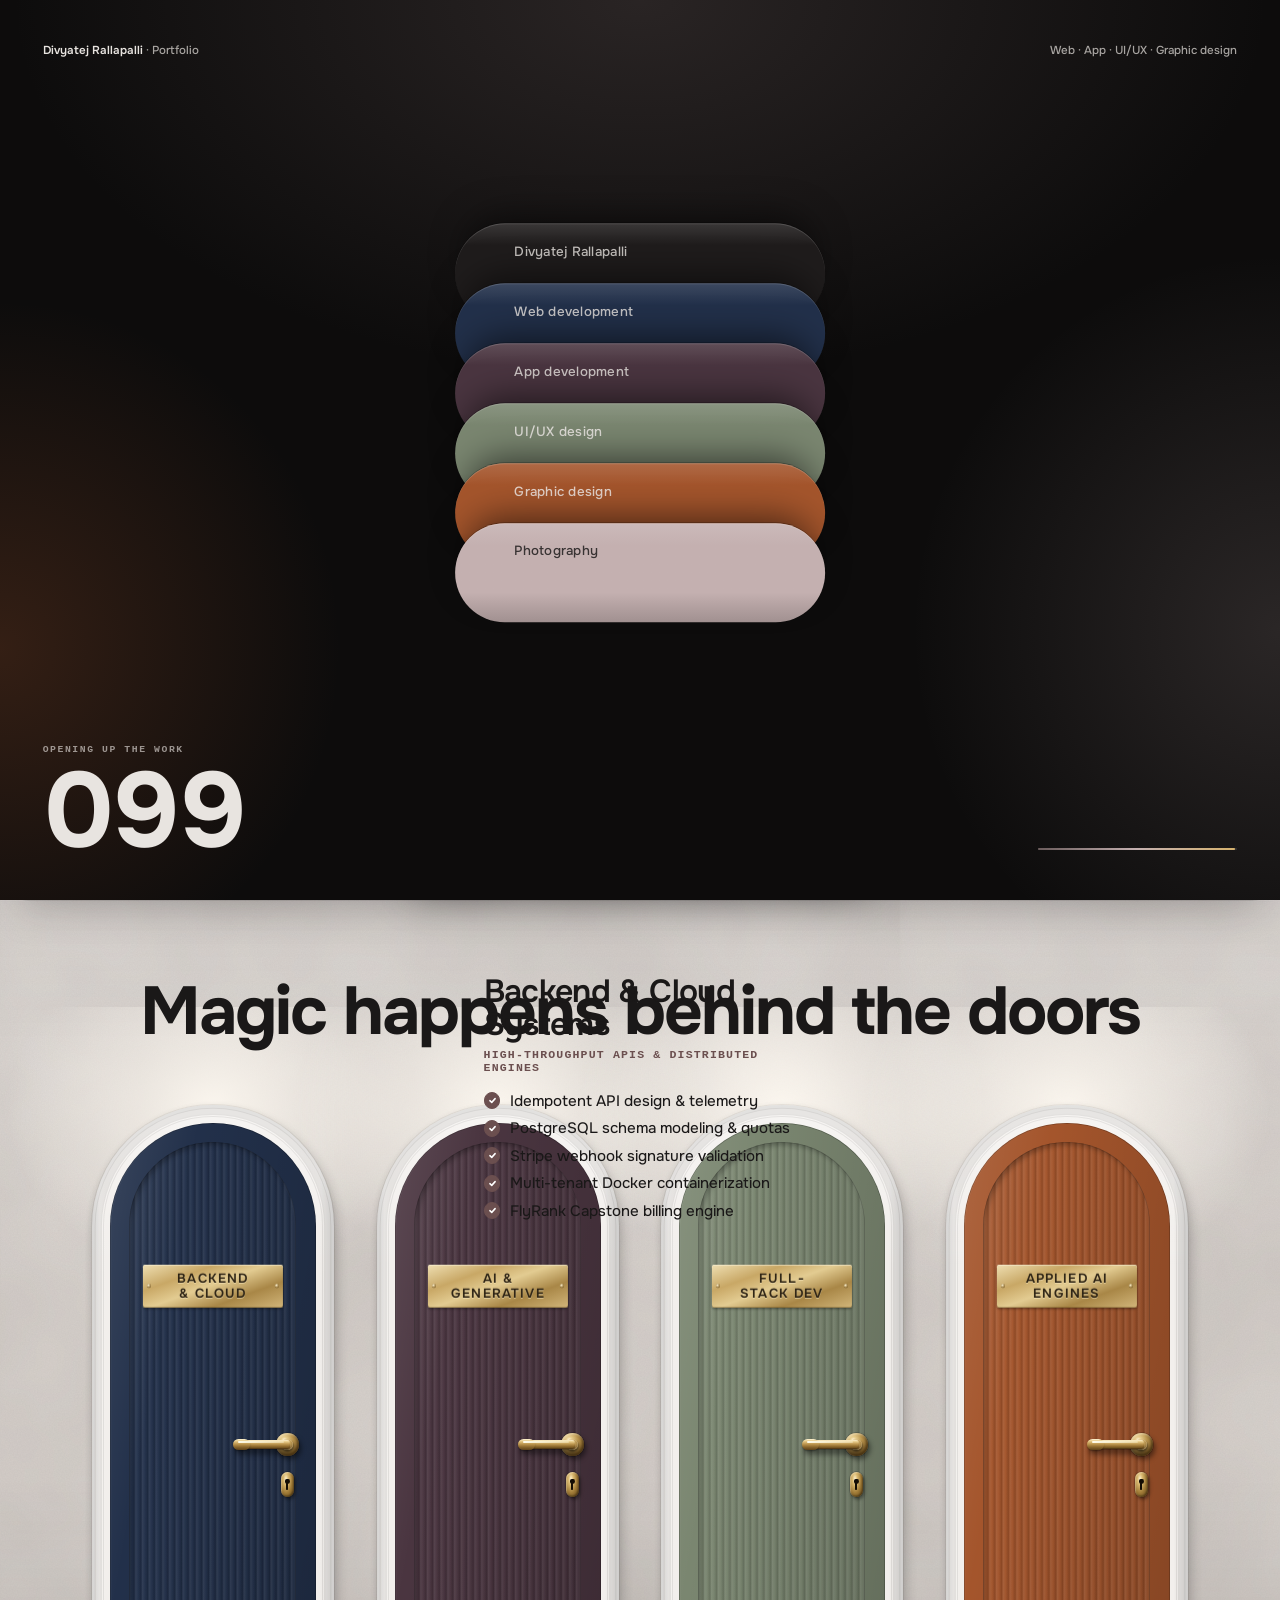
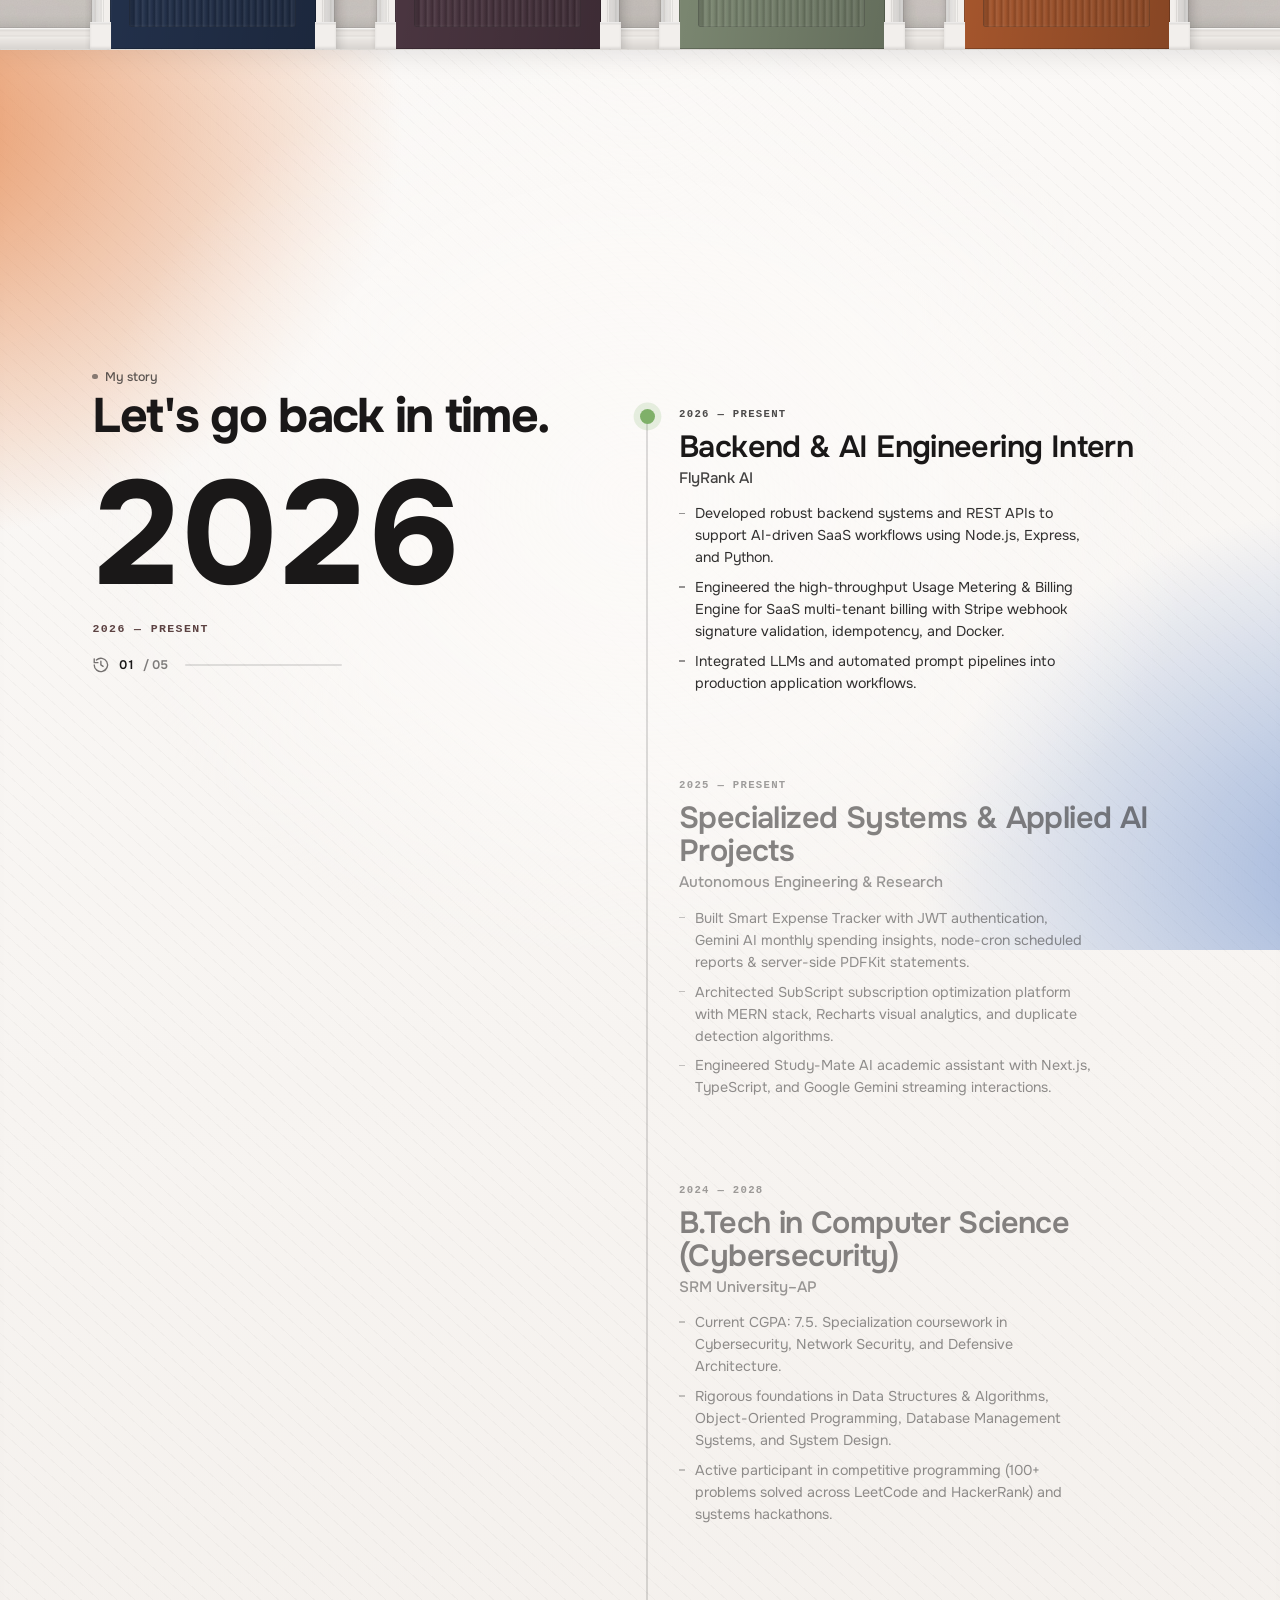
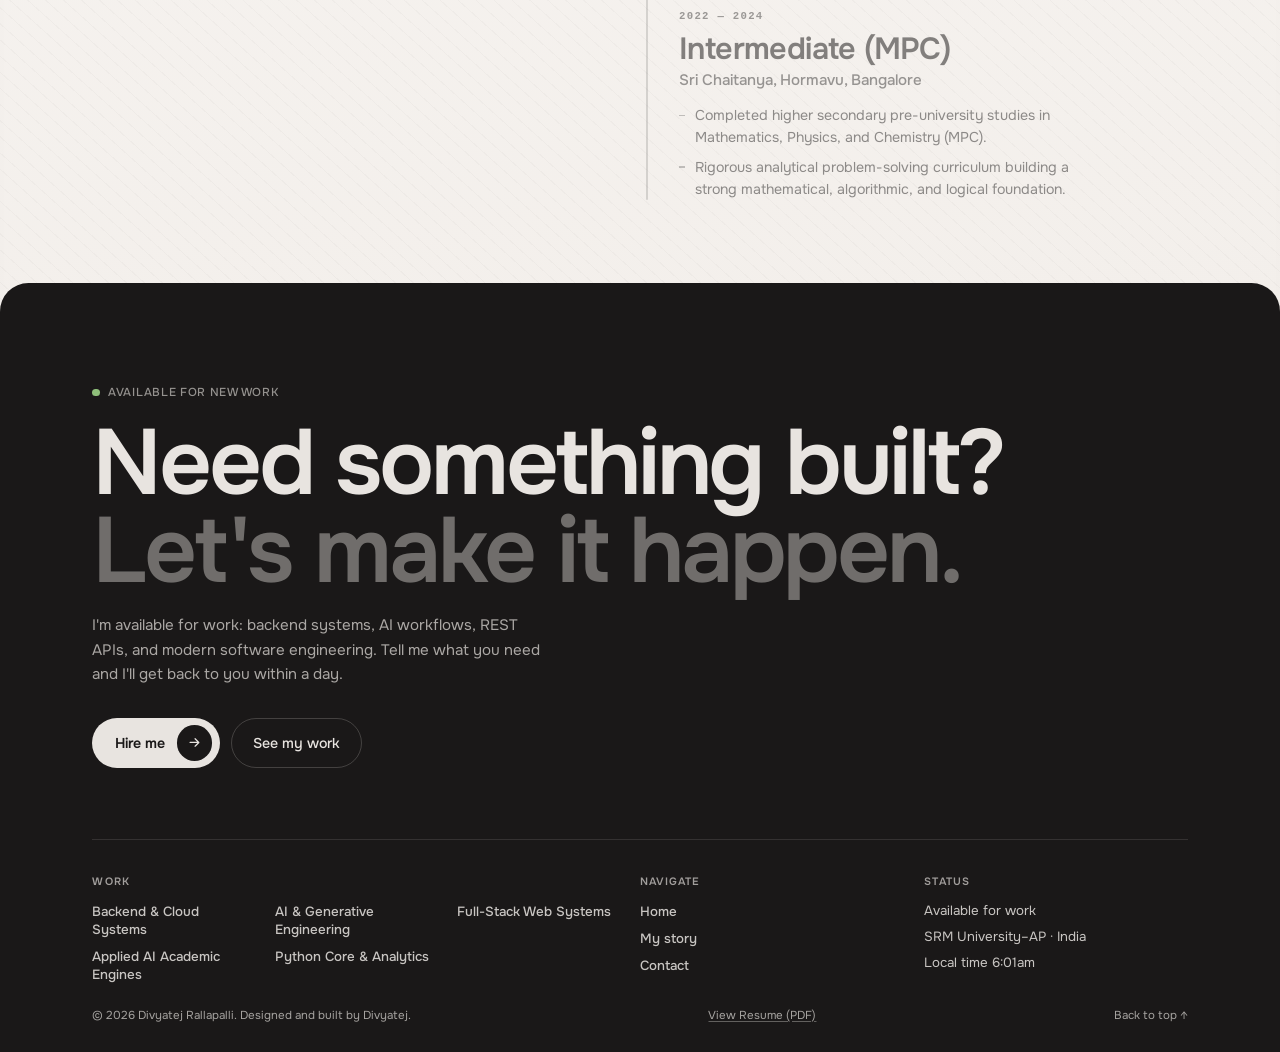
==== commit c7d0bb18: "feat: implement cinematic hallway door-to-door switching animation and header navigation" ====
--- a/index.html
+++ b/index.html
@@ -2536,7 +2536,11 @@
     if (on) secretUnit.removeAttribute('inert'); else secretUnit.setAttribute('inert', '');
   }
   window.openDoor = i => {
-    if (busy || inWall) return;
+    if (busy) return;
+    if (inWall){
+      if (i !== cur) switchDoor(i);
+      return;
+    }
     const top = MOB.matches ? mobY(Math.min(i, 3)) : sec.getBoundingClientRect().top + pageYOffset;
     const far = Math.abs(pageYOffset - top) > 4;
     if (far){ if (lenis) lenis.scrollTo(top, { duration: .9, easing: x => 1 - Math.pow(1 - x, 3) }); else scrollTo({ top, behavior: reduced ? 'auto' : 'smooth' }); }
@@ -2626,7 +2630,10 @@
         setTimeout(() => {
           inWall = true;
           wallv.classList.add('live');
-          try { history.pushState({ wall: 1 }, '', ROUTES[i]); pushed = true; } catch (e) { pushed = false; }
+          try {
+            if (pushed) history.replaceState({ wall: 1 }, '', ROUTES[i]);
+            else { history.pushState({ wall: 1 }, '', ROUTES[i]); pushed = true; }
+          } catch (e) { pushed = false; }
           document.title = TITLES[i] + ' — Divyatej';
           toWall({ wall: 'enter' });
           try { frame.contentWindow.focus(); } catch (e) {}
@@ -2638,6 +2645,62 @@
     }
   }
 
+  // Smooth cinematic door-to-door switching in the hallway
+  function switchDoor(to){
+    if (to === cur || to < 0 || to >= units.length) return;
+    if (busy) cancelAnimationFrame(walkRaf);
+    busy = true;
+    warm(to);
+
+    const prev = cur;
+    const dFrom = doorsState[prev];
+
+    // Fade out current room iframe immediately
+    wallv.classList.remove('live');
+    toWall({ wall: 'exit' });
+
+    // Swing current door shut immediately as camera pulls back
+    dFrom?.s.set(0);
+
+    // Smooth camera pullback from current door transform to neutral hallway
+    const from = sec.style.transform;
+    const m = /translate\(([-\d.]+)px, ([-\d.]+)px\) scale\(([\d.]+)\)/.exec(from) || [0, 0, 0, 1];
+    const X = +m[1], Y = +m[2], S = +m[3];
+    const t0 = performance.now();
+    const D = reduced ? 1 : 650;
+    const ease = x => 1 - Math.pow(1 - x, 3);
+
+    const pullStep = now => {
+      const p = Math.min(1, (now - t0) / D);
+      const e = ease(p);
+      const sc = Math.exp(Math.log(S) * (1 - e));
+      sec.style.transform = `translate(${X * (1 - e)}px, ${Y * (1 - e)}px) scale(${sc})`;
+      if (p < 1) {
+        walkRaf = requestAnimationFrame(pullStep);
+      } else {
+        cancelAnimationFrame(walkRaf);
+        sec.style.transform = '';
+        sec.classList.remove('through');
+        sec.style.transformOrigin = '';
+        wallv.classList.remove('on');
+
+        if (to === SECRET && !sec.classList.contains('reveal')) reveal(true);
+        else if (prev === SECRET && to !== SECRET) reveal(false);
+
+        // Swing open target door!
+        const dTo = doorsState[to];
+        dTo.s.set(ANG_WALK / ANG);
+
+        // Wait ~200ms for door leaf to swing open, then zoom forward into target doorway!
+        setTimeout(() => {
+          busy = false;
+          through(to);
+        }, reduced ? 0 : 200);
+      }
+    };
+    walkRaf = requestAnimationFrame(pullStep);
+  }
+
   // leaving the room: photos sink back into the dark, you back out of the doorway, the door swings shut
   function leaveWall(){
     if (!inWall) return;
@@ -2646,40 +2709,39 @@
     document.title = DOC_TITLE;
     const d = doorsState[cur];
     toWall({ wall: 'exit' });
+    d?.s.set(0);
     setTimeout(() => {
       wallv.classList.remove('on');
-      setTimeout(() => {
-        cancelAnimationFrame(walkRaf);
-        const from = sec.style.transform, back = { finished: new Promise(res => {
-          const m = /translate\(([-\d.]+)px, ([-\d.]+)px\) scale\(([\d.]+)\)/.exec(from) || [0, 0, 0, 1];
-          const X = +m[1], Y = +m[2], S = +m[3], t0 = performance.now(), D = reduced ? 1 : 1300;
-          const ease = x => 1 - Math.pow(1 - x, 3);
-          const step = now => {
-            const p = Math.min(1, (now - t0) / D), e = ease(p);
-            const sc = Math.exp(Math.log(S) * (1 - e));
-            sec.style.transform = `translate(${X * (1 - e)}px, ${Y * (1 - e)}px) scale(${sc})`;
-            if (p < 1) requestAnimationFrame(step); else { sec.style.transform = ''; res(); }
-          };
-          requestAnimationFrame(step);
-        }) };
-        back.finished.then(() => {
-          cancelAnimationFrame(walkRaf); sec.style.transform = ''; dark.hidden = true; shade.hidden = true;
-          sec.classList.remove('through', 'lift'); sec.style.transformOrigin = '';
-          d.s.set(0);
-          $('#cord')?.classList.remove('away'); $('.hdr')?.classList.remove('away');
-          busy = false;
-          holdScroll(false);
-          toWall({ wall: 'reset' });
-          if (afterLeave){ const f = afterLeave; afterLeave = null; setTimeout(f, 60); }
-          if (cur === SECRET){
-            // back out, then the wall slides back and the Photography door is hidden again
-            if (MOB.matches){ mForce = -1; mFromScroll(); mApply(); setTimeout(() => reveal(false), reduced ? 0 : 580); }
-            else setTimeout(() => reveal(false), reduced ? 0 : 500);
-            units[SECRET - 1].querySelector('.doorway').focus({ preventScroll: true });
-          } else d.way.focus({ preventScroll: true });
-        });
-      }, reduced ? 0 : 360);
-    }, reduced ? 0 : 520);
+      cancelAnimationFrame(walkRaf);
+      const from = sec.style.transform, back = { finished: new Promise(res => {
+        const m = /translate\(([-\d.]+)px, ([-\d.]+)px\) scale\(([\d.]+)\)/.exec(from) || [0, 0, 0, 1];
+        const X = +m[1], Y = +m[2], S = +m[3], t0 = performance.now(), D = reduced ? 1 : 850;
+        const ease = x => 1 - Math.pow(1 - x, 3);
+        const step = now => {
+          const p = Math.min(1, (now - t0) / D), e = ease(p);
+          const sc = Math.exp(Math.log(S) * (1 - e));
+          sec.style.transform = `translate(${X * (1 - e)}px, ${Y * (1 - e)}px) scale(${sc})`;
+          if (p < 1) requestAnimationFrame(step); else { sec.style.transform = ''; res(); }
+        };
+        requestAnimationFrame(step);
+      }) };
+      back.finished.then(() => {
+        cancelAnimationFrame(walkRaf); sec.style.transform = ''; dark.hidden = true; shade.hidden = true;
+        sec.classList.remove('through', 'lift'); sec.style.transformOrigin = '';
+        d?.s.set(0);
+        $('#cord')?.classList.remove('away'); $('.hdr')?.classList.remove('away');
+        busy = false;
+        holdScroll(false);
+        toWall({ wall: 'reset' });
+        if (afterLeave){ const f = afterLeave; afterLeave = null; setTimeout(f, 60); }
+        if (cur === SECRET){
+          // back out, then the wall slides back and the Photography door is hidden again
+          if (MOB.matches){ mForce = -1; mFromScroll(); mApply(); setTimeout(() => reveal(false), reduced ? 0 : 580); }
+          else setTimeout(() => reveal(false), reduced ? 0 : 500);
+          units[SECRET - 1].querySelector('.doorway').focus({ preventScroll: true });
+        } else d.way.focus({ preventScroll: true });
+      });
+    }, reduced ? 0 : 140);
   }
   const DOC_TITLE = document.title;
   let afterLeave = null;
@@ -2690,10 +2752,21 @@
       const to = String(e.data.to || '');
       if (to === 'contact'){ openModal(); return; }                         // the request form opens right over the room
       const n = to.startsWith('door:') ? +to.slice(5) : -1;
-      if (n === cur) return;
-      afterLeave = () => { if (n >= 0) window.openDoor(n); else scrollToId(to === 'about' ? 'about' : 'home'); };
-    } else if (e.data.wall !== 'close') return;
-    if (pushed){ pushed = false; history.back(); } else leaveWall();
+      if (n >= 0){
+        if (n === cur) return;
+        switchDoor(n);
+        return;
+      }
+      afterLeave = () => { scrollToId(to === 'about' ? 'about' : 'home'); };
+      if (pushed){ pushed = false; history.back(); } else leaveWall();
+      return;
+    } else if (e.data.wall === 'door'){
+      const n = +e.data.door;
+      if (n >= 0 && n !== cur) switchDoor(n);
+      return;
+    } else if (e.data.wall === 'close' || e.data.wall === 'back'){
+      if (pushed){ pushed = false; history.back(); } else leaveWall();
+    }
   });
   addEventListener('popstate', () => { if (inWall && !(history.state && history.state.wall)){ pushed = false; leaveWall(); } });
   addEventListener('keydown', e => { if (e.key === 'Escape' && inWall && $('#modal').hidden && $('#navm').hidden){ if (pushed){ pushed = false; history.back(); } else leaveWall(); } });
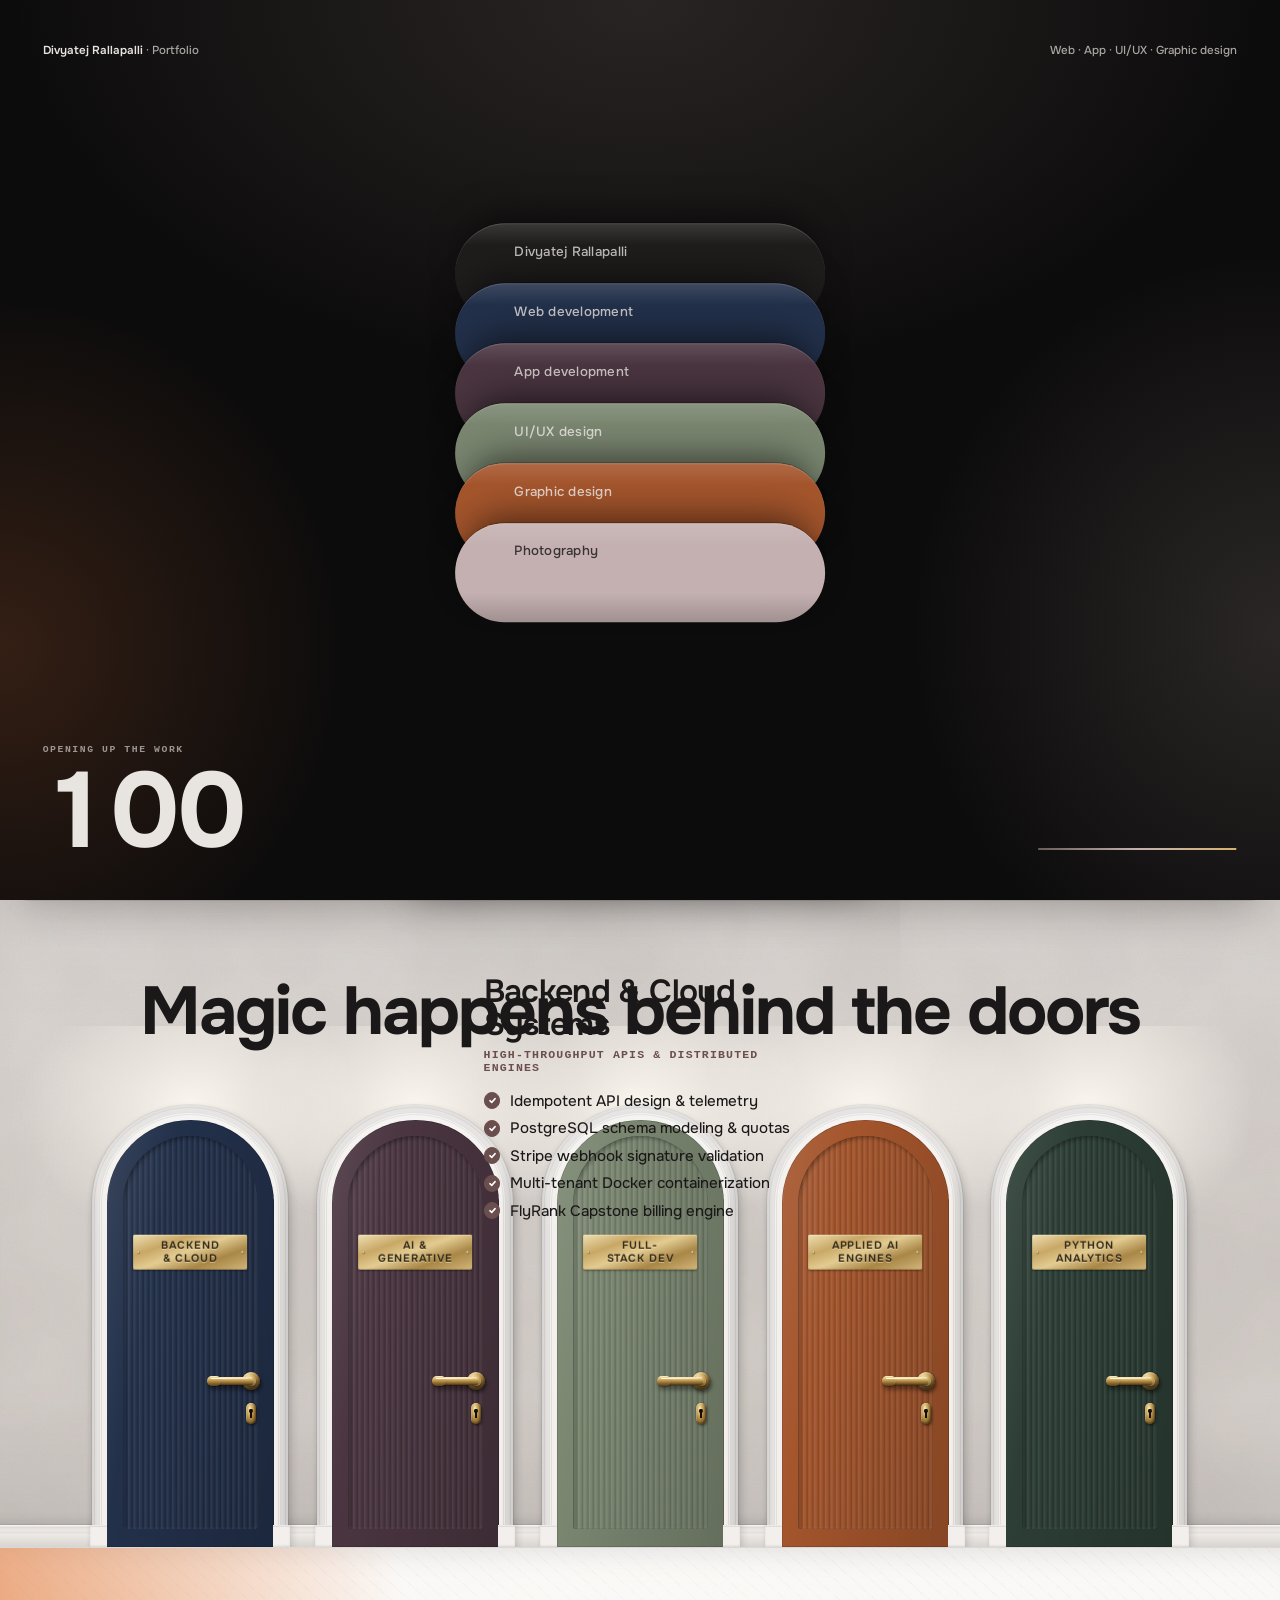
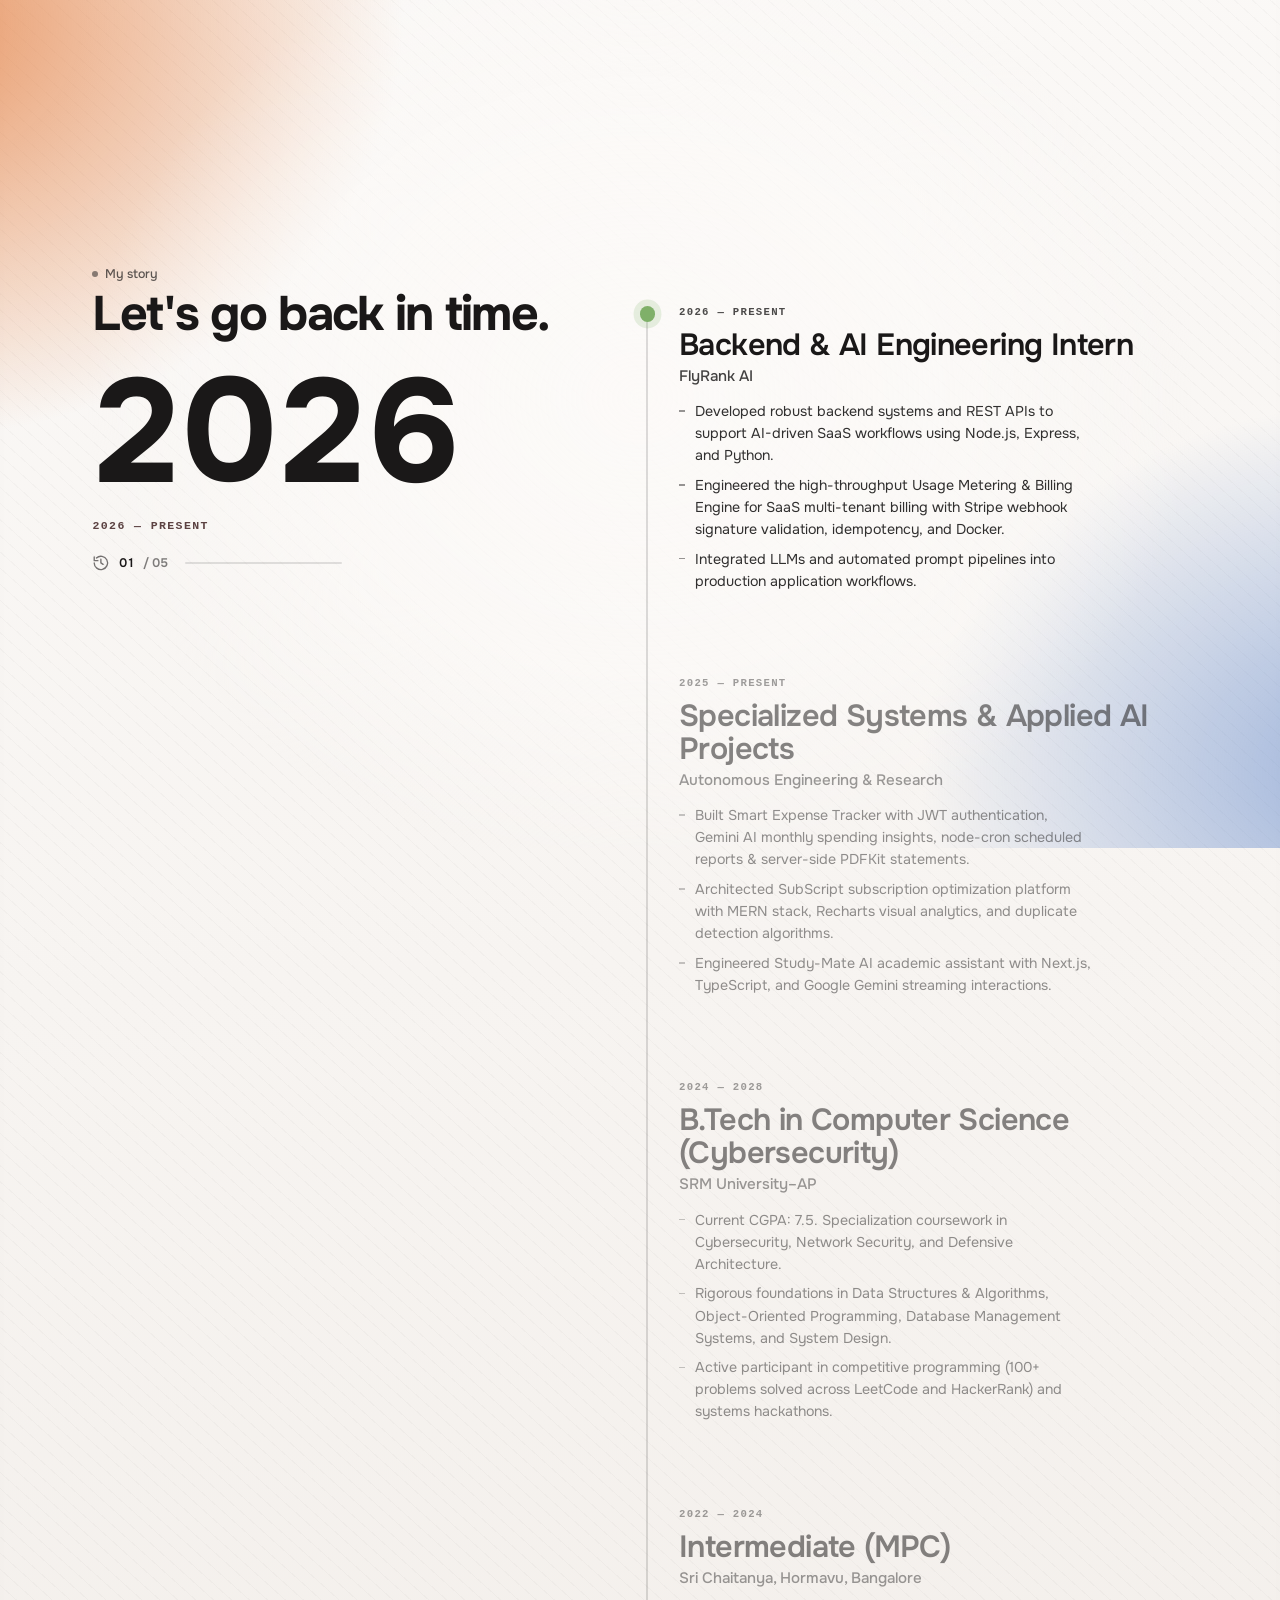
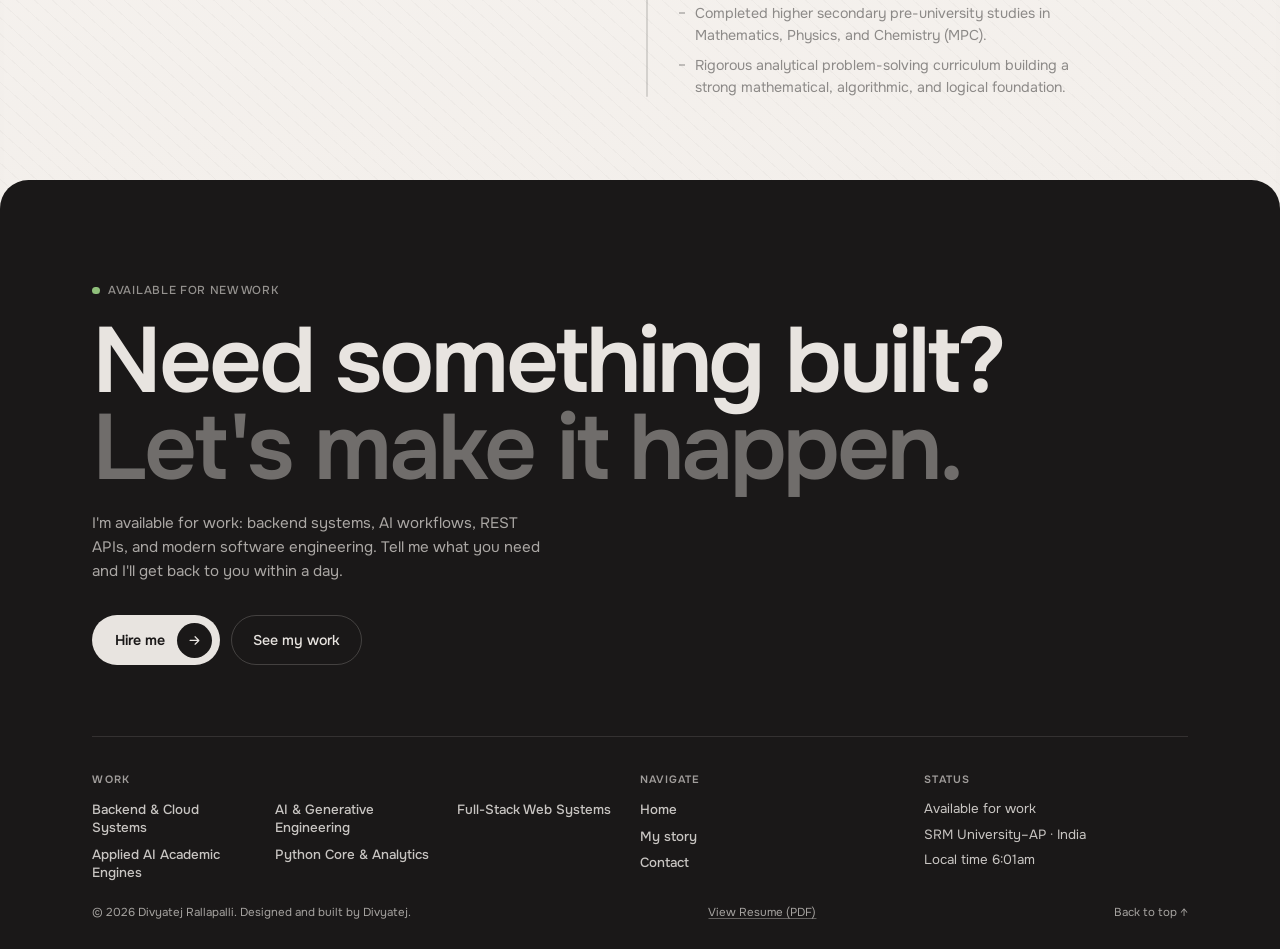
==== commit c8734b58: "feat: make 5th door (Python Analytics) fully visible and integrated on the wall" ====
--- a/index.html
+++ b/index.html
@@ -1,4 +1,4 @@
-﻿<!DOCTYPE html>
+<!DOCTYPE html>
 <html lang="en">
 <head>
 <meta charset="UTF-8" />
@@ -534,14 +534,8 @@
 .doors.pre .paint{clip-path:inset(-20% 100% -30% -6%)}
 .doors.in .paint{transition:clip-path 1.5s cubic-bezier(.65,0,.25,1) .1s}
 
-.doors__row{--gap:1.5rem;position:relative;z-index:2;display:grid;grid-template-columns:repeat(4,minmax(0,1fr));gap:var(--gap);align-items:end;width:100%;transition:transform .8s cubic-bezier(.65,0,.35,1)}
-@media (min-width:1024px){.doors__row{--gap:3rem}}
-/* the fifth door (Photography) waits just past the end of the wall; the menu slides the wall along to it */
-.unit.unit--secret{position:absolute;bottom:0;--slot:calc((100% - 3 * var(--gap)) / 4);width:min(17.5rem,calc((100svh - 19.5rem) / 2.25),var(--slot));
-  left:calc(100% + var(--gap) + (var(--slot) - min(17.5rem,calc((100svh - 19.5rem) / 2.25),var(--slot))) / 2);visibility:hidden;opacity:0;
-  transition:opacity .6s ease .2s,visibility 0s linear .8s}
-.doors.reveal .doors__row{transform:translateX(calc(-1 * ((100% - 3 * var(--gap)) / 4 + var(--gap))))}
-.doors.reveal .unit.unit--secret{visibility:visible;opacity:1;transition:opacity .6s ease .15s,visibility 0s}
+.doors__row{--gap:1.15rem;position:relative;z-index:2;display:grid;grid-template-columns:repeat(5,minmax(0,1fr));gap:var(--gap);align-items:end;width:100%;transition:transform .8s cubic-bezier(.65,0,.35,1)}
+@media (min-width:1024px){.doors__row{--gap:2rem}}
 .doors__row::after{content:"";position:absolute;left:-50vw;right:-50vw;bottom:0;height:1.5rem;z-index:-1;
   background:linear-gradient(180deg,rgba(255,255,255,.55) 0,rgba(255,255,255,.55) 1px,rgba(0,0,0,.06) 2px,transparent 4px,transparent 7px,rgba(0,0,0,.05) 8px,rgba(255,255,255,.25) 9px,transparent 11px,rgba(0,0,0,.08) 100%),var(--base);
   box-shadow:0 -1px 0 rgba(0,0,0,.07),0 -.5rem .9rem -.45rem rgba(0,0,0,.16)}
@@ -720,16 +714,14 @@
 
 /* phones: the wall pins in place and scrolling walks you along it, one door at a time */
 @media (max-width:639.98px){
-  .doors{padding-top:0;overflow:clip;height:calc(100svh + 3 * 55svh)}
-  .doors__pin{--uw:min(56vw,calc((100svh - 31rem) / 2.25));--ug:calc(50vw - var(--uw) / 2 + .75rem);position:sticky;top:0;height:100svh;padding-top:4.75rem;display:flex;flex-direction:column;justify-content:flex-start;background:inherit;overflow:clip}
+  .doors{padding-top:0;overflow:clip;height:calc(100svh + 4 * 55svh)}
+  .doors__pin{--uw:min(54vw,calc((100svh - 31rem) / 2.25));--ug:calc(50vw - var(--uw) / 2 + .75rem);position:sticky;top:0;height:100svh;padding-top:4.75rem;display:flex;flex-direction:column;justify-content:flex-start;background:inherit;overflow:clip}
   .doors__floor{height:3.25rem}
   .doors__wall{gap:1rem;align-items:stretch}
   .doors__row{display:flex;gap:var(--ug);overflow:visible;padding-inline:calc(50% - var(--uw) / 2);margin-inline:-1.25rem;width:calc(100% + 2.5rem);
     padding-top:2rem;margin-top:-1rem;transition:none;will-change:transform}
   .doors__row::after{left:0;right:auto;width:700vw}
   .unit{flex:0 0 var(--uw);max-width:none}
-  .unit.unit--secret{position:relative;left:auto;bottom:auto;width:auto;display:none;visibility:visible;opacity:1}
-  .doors.reveal .unit.unit--secret{display:block}
   .unit::before{display:none}
   .dinfo{position:relative;left:auto!important;top:auto!important;width:auto!important;max-width:100%;margin:.9rem 0 0;padding-top:1rem;border-top:1px solid rgba(var(--fg-rgb),.1);
     text-align:left;min-height:10.5rem;opacity:1;transform:none}
@@ -999,6 +991,7 @@
         <li><button data-door="1"><span data-h="y 0 -2|o .8 1" data-hs="320 22" data-ht="button">App Development</span></button></li>
         <li><button data-door="2"><span data-h="y 0 -2|o .8 1" data-hs="320 22" data-ht="button">UI/UX Design</span></button></li>
         <li><button data-door="3"><span data-h="y 0 -2|o .8 1" data-hs="320 22" data-ht="button">Graphic Design</span></button></li>
+        <li><button data-door="4"><span data-h="y 0 -2|o .8 1" data-hs="320 22" data-ht="button">Python Analytics</span></button></li>
         <li><button data-go="about"><span data-h="y 0 -2|o .8 1" data-hs="320 22" data-ht="button">My story</span></button></li>
         <li><button data-contact><span data-h="y 0 -2|o .8 1" data-hs="320 22" data-ht="button">Contact</span></button></li>
         <li><a href="assets/resumedt.pdf" download="Divyatej_Rallapalli_CV.pdf" target="_blank" rel="noopener noreferrer" style="color:inherit;text-decoration:none"><button type="button"><span data-h="y 0 -2|o .8 1" data-hs="320 22" data-ht="button">Resume ↓</span></button></a></li>
@@ -1099,7 +1092,7 @@
       <p class="paint" aria-hidden="true">Magic happens <br class="mbr">behind the doors</p>
       <p class="doors__hint" aria-hidden="true">Swipe along the wall</p>
       <div class="dinfo" id="dinfo" aria-live="polite"><h3 class="dinfo__h"></h3><p class="dinfo__t"></p><ul class="dinfo__p"></ul></div>
-      <p class="doors__dots" aria-hidden="true"><i class="on"></i><i></i><i></i><i></i></p>
+      <p class="doors__dots" aria-hidden="true"><i class="on"></i><i></i><i></i><i></i><i></i></p>
       <ul class="doors__row">
         <li class="unit" style="--i:0;--door:#22304a;--door-dk:#1c2840">
           <button class="doorway" aria-label="Open the Backend & Cloud Systems door">
@@ -1173,15 +1166,15 @@
             <span class="pool"></span>
           </button>
         </li>
-        <li class="unit unit--secret" style="--i:4;--door:#262523;--door-dk:#201f1d" inert>
-          <button class="doorway" aria-label="Open the Python Core & Analytics door">
+        <li class="unit" style="--i:4;--door:#2c3e35;--door-dk:#202d26">
+          <button class="doorway" aria-label="Open the Python Analytics door">
             <span class="casing"></span>
             <span class="opening">
               <span class="room"></span>
               <span class="spill"></span>
               <span class="door">
                 <span class="door__flute"></span>
-                <span class="plate">Python &amp; Core</span>
+                <span class="plate">Python Analytics</span>
                 <span class="handle"><span class="handle__lever"></span><span class="handle__lock"></span></span>
                 <span class="door__shade"></span>
                 <span class="leak"></span>
@@ -1596,7 +1589,7 @@
   setTimeout(() => { el.hidden = true; el.classList.remove('closing'); startScroll(); after?.(); }, 460);
 }
 // nav menu
-const NAV = [['Home','home'],['Web Development',0],['App Development',1],['UI/UX Design',2],['Graphic Design',3],['My story','about'],['Contact',null]];
+const NAV = [['Home','home'],['Web Development',0],['App Development',1],['UI/UX Design',2],['Graphic Design',3],['Python Analytics',4],['My story','about'],['Contact',null]];
 const navm = $('#navm');
 $('#navList').innerHTML = NAV.map(([l, id], i) =>
   `<li><button class="navm__item" style="--d:${i * 45 + 80}ms" data-i="${i}"><small>0${i + 1}</small><span>${l}</span></button></li>`).join('');
@@ -2360,7 +2353,7 @@
      Opening the door reveals that same live wall, so there is no page swap to glitch. */
   const wallv = $('#wallv');
   // every door has its own room, loaded inside this page, so stepping in and coming back never reloads anything
-  const frames = [], ready = [], TITLES = ['Web Development', 'App Development', 'UI/UX Design', 'Graphic Design', 'Photography'];
+  const frames = [], ready = [], TITLES = ['Web Development', 'App Development', 'UI/UX Design', 'Graphic Design', 'Python Analytics'];
   let frame = null, frameReady = false, cur = 0, inWall = false, pushed = false, savedGap = null;
   function loadRoom(i){
     if (frames[i]) return;
@@ -2375,7 +2368,7 @@
   const toWall = msg => { try { frame?.contentWindow?.postMessage(msg, location.origin === 'null' ? '*' : location.origin); } catch (e) {} };
   // start fetching the wall once the doors are near, so a click never waits
   if ('IntersectionObserver' in window){
-    const near = new IntersectionObserver(es => { if (es.some(e => e.isIntersecting)){ near.disconnect(); setTimeout(() => { warm(4); setTimeout(() => [0, 1, 2, 3].forEach(warm), 1500); }, 600); } }, { rootMargin: '200px' });
+    const near = new IntersectionObserver(es => { if (es.some(e => e.isIntersecting)){ near.disconnect(); setTimeout(() => { [0, 1, 2, 3, 4].forEach(warm); }, 600); } }, { rootMargin: '200px' });
     near.observe(sec);
   }
 
@@ -2421,7 +2414,7 @@
       const visible = units.filter(u => getComputedStyle(u).visibility !== 'hidden');
       const vi = visible.indexOf(units[i]); if (vi < 0) return;
       const wr = wallEl.getBoundingClientRect(), r = units[i].getBoundingClientRect();
-      const toRight = vi < 2 && visible[vi + 2];
+      const toRight = vi < 3 && visible[vi + 2];
       const a = toRight ? visible[vi + 1].getBoundingClientRect() : (visible[vi - 2] || visible[vi - 1]).getBoundingClientRect();
       const b = toRight ? visible[vi + 2].getBoundingClientRect() : visible[vi - 1].getBoundingClientRect();
       const left = Math.min(a.left, b.left), right = Math.max(a.right, b.right);
@@ -2455,17 +2448,17 @@
   const mRow = $('.doors__row', sec);
   let mIdx = 0, mForce = -1, mShown = -1;
   const mSpan = () => Math.max(1, sec.offsetHeight - innerHeight);
-  const mobY = i => sec.getBoundingClientRect().top + pageYOffset + (Math.min(3, Math.max(0, i)) / 3) * mSpan();
+  const mobY = i => sec.getBoundingClientRect().top + pageYOffset + (Math.min(4, Math.max(0, i)) / 4) * mSpan();
   const mDots = $('.doors__dots', sec);
   let mCur = 0, mRaf = 0, mLast = 0, mSettle = 0, swipeLock = 0;
   // scroll progress across the pinned wall → a door position that rests on each door and glides between them
   const mDwell = f => { const i = Math.floor(f), t = f - i, u = Math.min(1, Math.max(0, (t - .2) / .6)); return i + u * u * (3 - 2 * u); };
   const mProgress = () => Math.min(1, Math.max(0, -sec.getBoundingClientRect().top / mSpan()));
-  const mTarget = () => mForce >= 0 ? mForce : mDwell(mProgress() * 3);
+  const mTarget = () => mForce >= 0 ? mForce : mDwell(mProgress() * 4);
   function mShow(i){
     if (i === mShown) return;
     mShown = i; setInfo(i);
-    mDots?.querySelectorAll('i').forEach((d, k) => d.classList.toggle('on', k === Math.min(3, i)));
+    mDots?.querySelectorAll('i').forEach((d, k) => d.classList.toggle('on', k === Math.min(4, i)));
     dinfo.getAnimations().forEach(a => a.cancel());
     if (!reduced) dinfo.animate([{ opacity: 0, transform: 'translateY(.4rem)' }, { opacity: 1, transform: 'none' }], { duration: 360, easing: 'cubic-bezier(.16,1,.3,1)' });
   }
@@ -2509,7 +2502,7 @@
       if (window.__touching){ mSettle = setTimeout(settle, 120); return; }
       if (busy || mForce >= 0 || performance.now() < swipeLock) return;
       const r = sec.getBoundingClientRect(); if (r.top > 0 || r.bottom < innerHeight) return;   // only while the wall is pinned
-      const want = mobY(Math.round(mProgress() * 3));
+      const want = mobY(Math.round(mProgress() * 4));
       if (Math.abs(pageYOffset - want) > 2) mGo(want);
     }, 220);
   }
@@ -2517,31 +2510,25 @@
   addEventListener('resize', () => { mFromScroll(); mApply(); });
   // a sideways swipe steps exactly one door from where the finger landed, however much the page moved meanwhile
   let tx0 = 0, ty0 = 0, i0 = 0;
-  sec.addEventListener('touchstart', e => { tx0 = e.touches[0].clientX; ty0 = e.touches[0].clientY; i0 = Math.round(mProgress() * 3); }, { passive: true });
+  sec.addEventListener('touchstart', e => { tx0 = e.touches[0].clientX; ty0 = e.touches[0].clientY; i0 = Math.round(mProgress() * 4); }, { passive: true });
   sec.addEventListener('touchend', e => {
     if (!MOB.matches || busy || mForce >= 0) return;
     const dx = e.changedTouches[0].clientX - tx0, dy = e.changedTouches[0].clientY - ty0;
     if (Math.abs(dx) < 40 || Math.abs(dx) < Math.abs(dy) * 1.2) return;
-    const to = Math.min(3, Math.max(0, i0 + (dx < 0 ? 1 : -1)));
+    const to = Math.min(4, Math.max(0, i0 + (dx < 0 ? 1 : -1)));
     swipeLock = performance.now() + 700;
     mGo(mobY(to));
   }, { passive: true });
   if (MOB.matches){ mShown = -1; mShow(0); dinfo.classList.add('on'); mCur = mTarget(); mApply(); }
   MOB.addEventListener?.('change', () => { mForce = -1; mShown = -1; mFromScroll(); mApply(); if (MOB.matches) dinfo.classList.add('on'); });
 
-  // the Photography door sits just past the end of the wall: only the menu (or its link) slides the wall along to it
-  const SECRET = 4, secretUnit = units[SECRET];
-  function reveal(on){
-    sec.classList.toggle('reveal', on);
-    if (on) secretUnit.removeAttribute('inert'); else secretUnit.setAttribute('inert', '');
-  }
   window.openDoor = i => {
     if (busy) return;
     if (inWall){
       if (i !== cur) switchDoor(i);
       return;
     }
-    const top = MOB.matches ? mobY(Math.min(i, 3)) : sec.getBoundingClientRect().top + pageYOffset;
+    const top = MOB.matches ? mobY(Math.min(i, 4)) : sec.getBoundingClientRect().top + pageYOffset;
     const far = Math.abs(pageYOffset - top) > 4;
     if (far){ if (lenis) lenis.scrollTo(top, { duration: .9, easing: x => 1 - Math.pow(1 - x, 3) }); else scrollTo({ top, behavior: reduced ? 'auto' : 'smooth' }); }
     const t0 = performance.now();
@@ -2549,15 +2536,10 @@
     const settle = () => {
       if (Math.abs(pageYOffset - top) > 24 && performance.now() - t0 < 1500) return requestAnimationFrame(settle);   // open as the scroll lands, not after its tail
       if (!ready[i] && performance.now() - t0 < 4000) return requestAnimationFrame(settle);   // the room is still loading
-      const row = $('.doors__row', sec), u = doorsState[i].u;
-      let wait = 0;
       if (MOB.matches){
-        const want = i === SECRET ? SECRET : i, before = mForce >= 0 ? mForce : mIdx;
-        if (i === SECRET){ reveal(true); mForce = SECRET; } else mIdx = i;
-        mApply();
-        if (want !== before) wait = reduced ? 0 : 560;
-      } else if (i === SECRET && !sec.classList.contains('reveal')){ reveal(true); wait = reduced ? 0 : 850; }
-      setTimeout(() => enter(i), wait);
+        mIdx = i; mApply();
+      }
+      setTimeout(() => enter(i), 0);
     };
     requestAnimationFrame(settle);
   };
@@ -2684,9 +2666,6 @@
         sec.style.transformOrigin = '';
         wallv.classList.remove('on');
 
-        if (to === SECRET && !sec.classList.contains('reveal')) reveal(true);
-        else if (prev === SECRET && to !== SECRET) reveal(false);
-
         // Swing open target door!
         const dTo = doorsState[to];
         dTo.s.set(ANG_WALK / ANG);
@@ -2734,12 +2713,7 @@
         holdScroll(false);
         toWall({ wall: 'reset' });
         if (afterLeave){ const f = afterLeave; afterLeave = null; setTimeout(f, 60); }
-        if (cur === SECRET){
-          // back out, then the wall slides back and the Photography door is hidden again
-          if (MOB.matches){ mForce = -1; mFromScroll(); mApply(); setTimeout(() => reveal(false), reduced ? 0 : 580); }
-          else setTimeout(() => reveal(false), reduced ? 0 : 500);
-          units[SECRET - 1].querySelector('.doorway').focus({ preventScroll: true });
-        } else d.way.focus({ preventScroll: true });
+        d?.way.focus({ preventScroll: true });
       });
     }, reduced ? 0 : 140);
   }
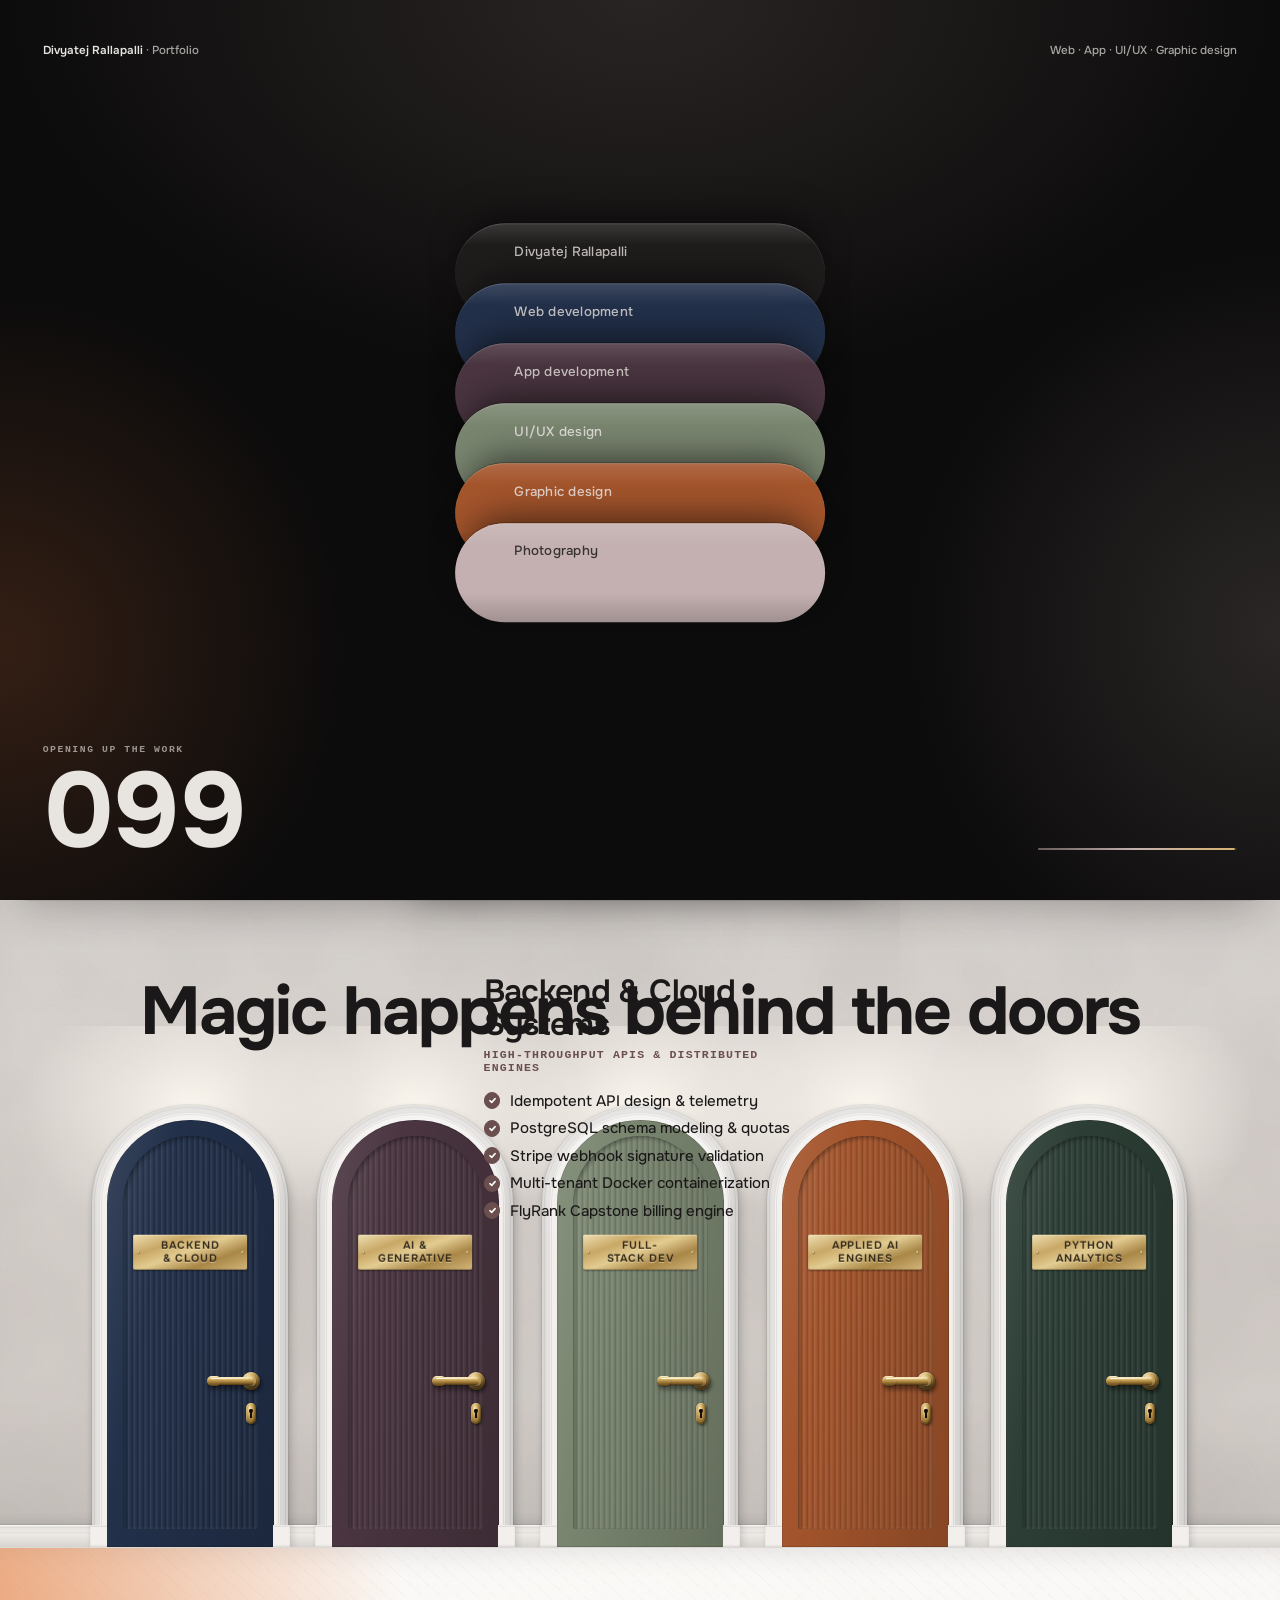
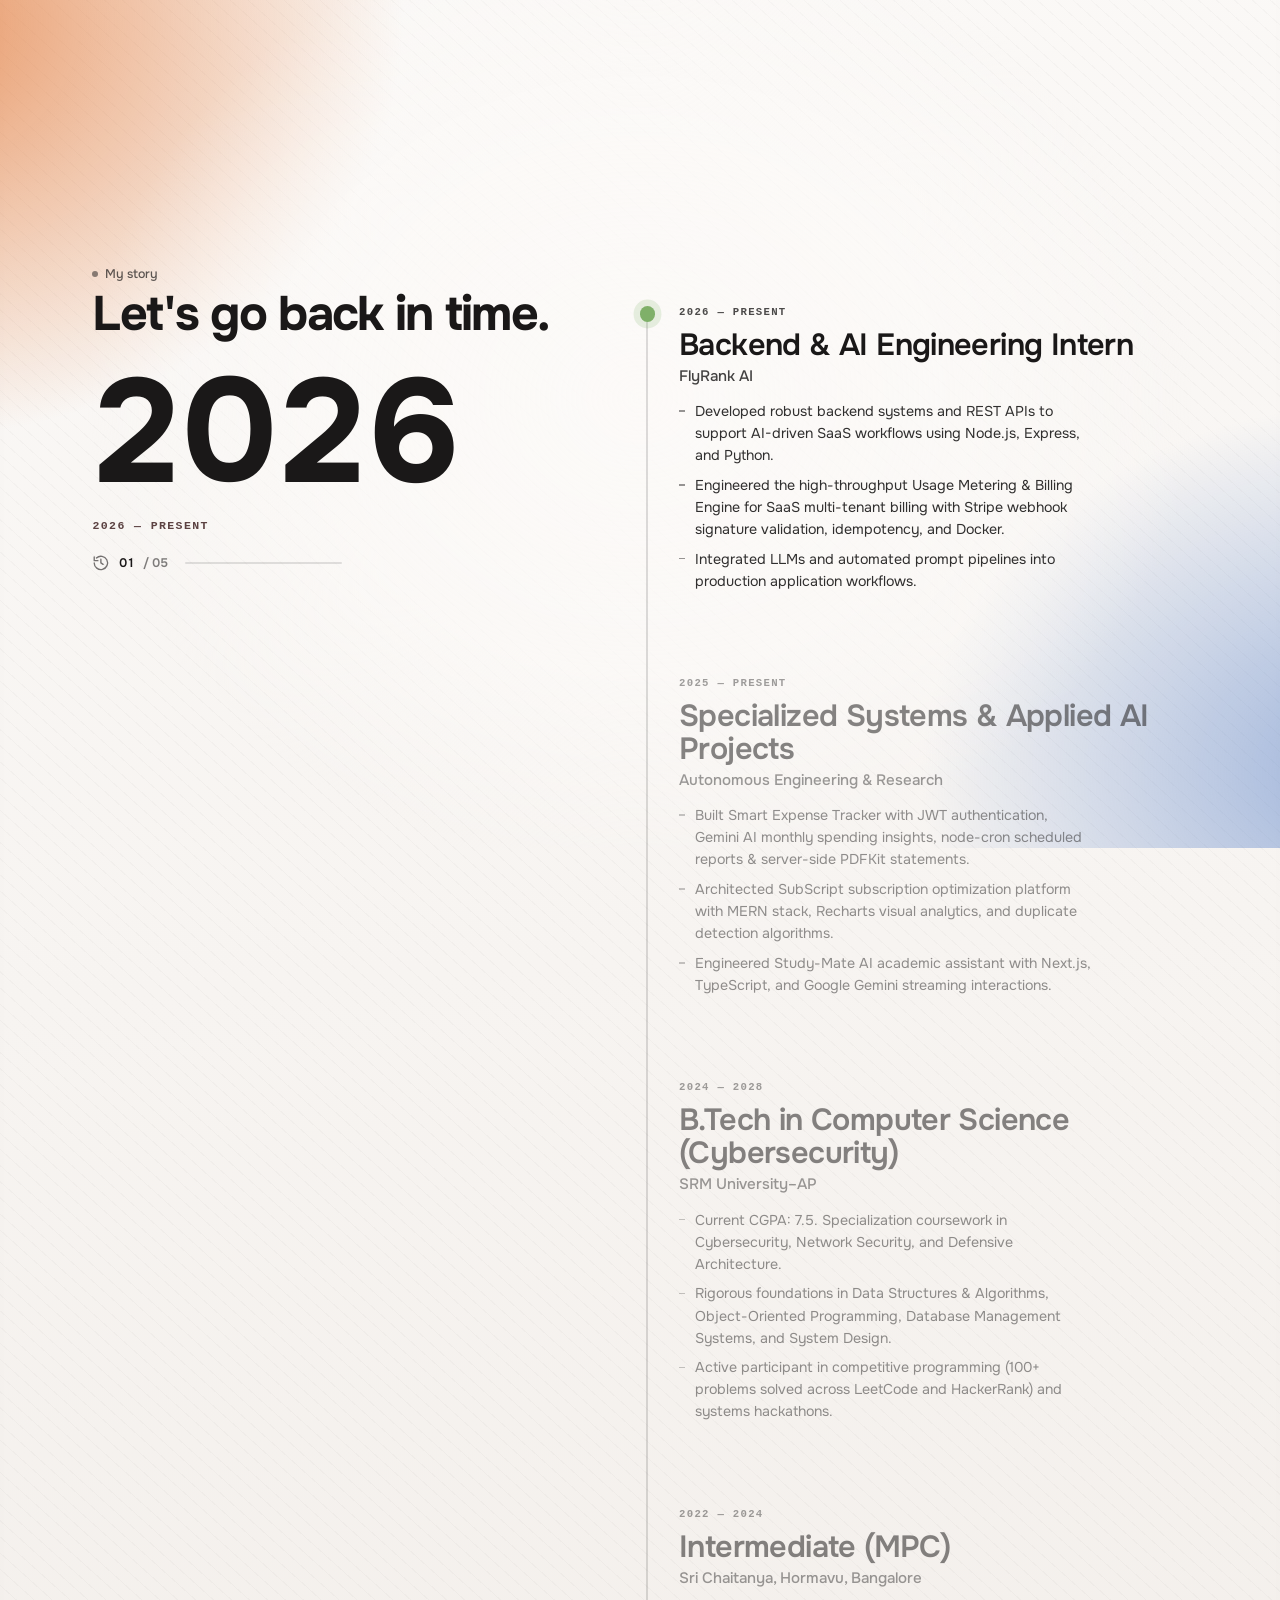
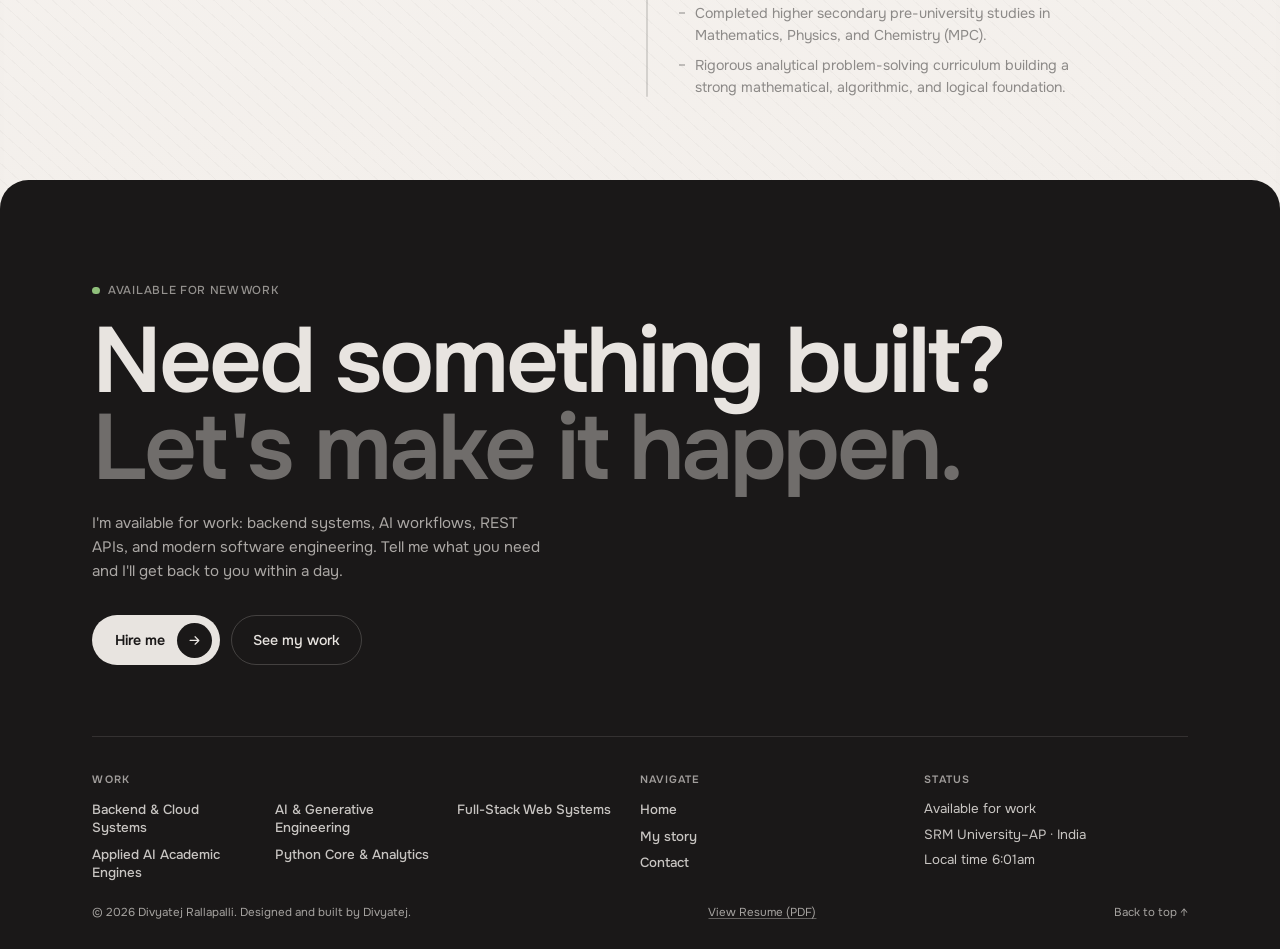
==== commit 863e1aa1: "fix(navbar): resolve collision between navbar links and local time pill" ====
--- a/index.html
+++ b/index.html
@@ -127,13 +127,17 @@
 .hdr.stuck{background:var(--background);box-shadow:0 1px 0 rgba(var(--fg-rgb),.08)}
 .hdr.stuck .hdr__in{padding-block:.85rem}
 .hdr.away{opacity:0;translate:0 -100%;pointer-events:none}
-.hdr__in{transition:padding .35s ease;display:flex;align-items:center;justify-content:space-between;gap:1.5rem;padding-block:1.25rem}
+.hdr .shell{max-width:100%;padding-inline:clamp(1.25rem,3.5vw,4.5rem)}
+.hdr__in{transition:padding .35s ease;display:flex;align-items:center;justify-content:space-between;gap:clamp(1rem,1.8vw,2.5rem);padding-block:1.25rem}
 @media (min-width:640px){.hdr__in{padding-block:1.5rem}}
 .brand{display:flex;align-items:center;gap:.5rem;font-size:1.375rem;font-weight:600;letter-spacing:-.01em}
 .brand svg{font-size:1.5rem;color:var(--accent)}
-.hdr nav{flex:1;min-width:0}
+.hdr nav{flex:1 1 auto;min-width:0}
 .nav{display:none}
-@media (min-width:1200px){.nav{display:flex;gap:1.4rem;font-size:1rem;white-space:nowrap}.menu-btn{display:none}}
+@media (min-width:1200px){
+  .nav{display:flex;gap:clamp(0.65rem,1vw,1.25rem);font-size:clamp(0.84rem,0.9vw,0.95rem);white-space:nowrap;align-items:center}
+  .menu-btn{display:none}
+}
 
 /* small screens: clock on the left, menu on the right, the pull cord hangs between them */
 @media (max-width:1199.98px){.hdr nav{display:none}.hdr__right{flex:1;justify-content:space-between}}
@@ -141,11 +145,18 @@
 .nav button{display:block}
 .nav button>span{display:inline-flex;align-items:center;gap:.25rem;opacity:.8}
 .caret{font-size:.75rem;opacity:.6}
-.hdr__right{display:flex;align-items:center;gap:.75rem}
+.hdr__right{display:flex;align-items:center;gap:.75rem;flex:0 0 auto}
 .chip{border:1px solid var(--chip-line);background:var(--chip-bg);-webkit-backdrop-filter:blur(4px);backdrop-filter:blur(4px);border-radius:var(--radius-control)}
-.clock{display:flex;flex:none;white-space:nowrap;align-items:center;gap:.75rem;padding:.6rem .9rem;font-size:.875rem;color:rgba(var(--fg-rgb),.7)}
+.clock{display:flex;flex:0 0 auto;white-space:nowrap;align-items:center;gap:.75rem;padding:.6rem .9rem;font-size:.875rem;color:rgba(var(--fg-rgb),.7)}
 .clock__ds{display:none;font-weight:500}
 
+@media (min-width:1200px) and (max-width:1420px){
+  .clock__date{display:none}
+  .clock__ds{display:inline}
+}
+@media (min-width:1200px) and (max-width:1270px){
+  .clock__ds,.clock__sep{display:none}
+}
 @media (max-width:767.98px){.clock{gap:.5rem;padding:.55rem .8rem;font-size:.8125rem}.clock__date,.clock__sep{display:none}.clock .clock__time{min-width:0}}
 /* phones and tablets: menu on the left, local time on the right */
 @media (max-width:1199.98px){.menu-btn{order:-1}}
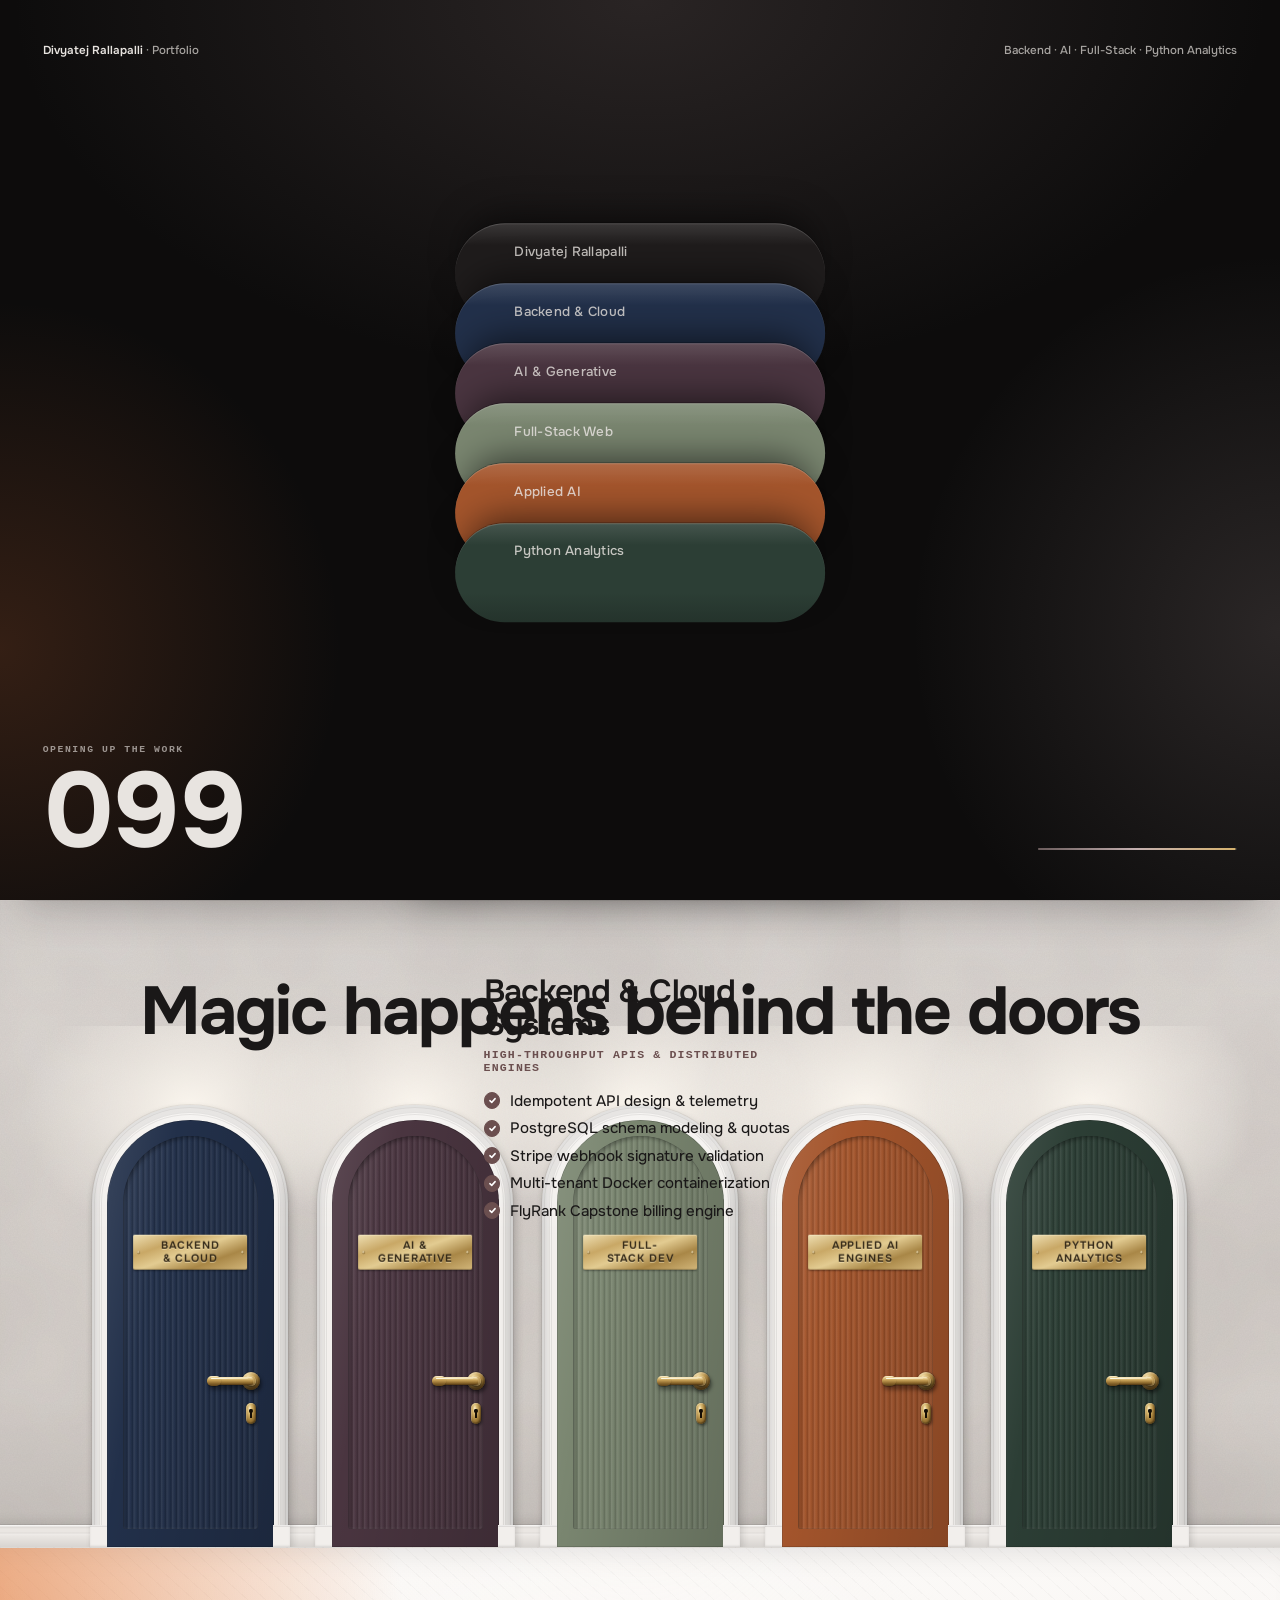
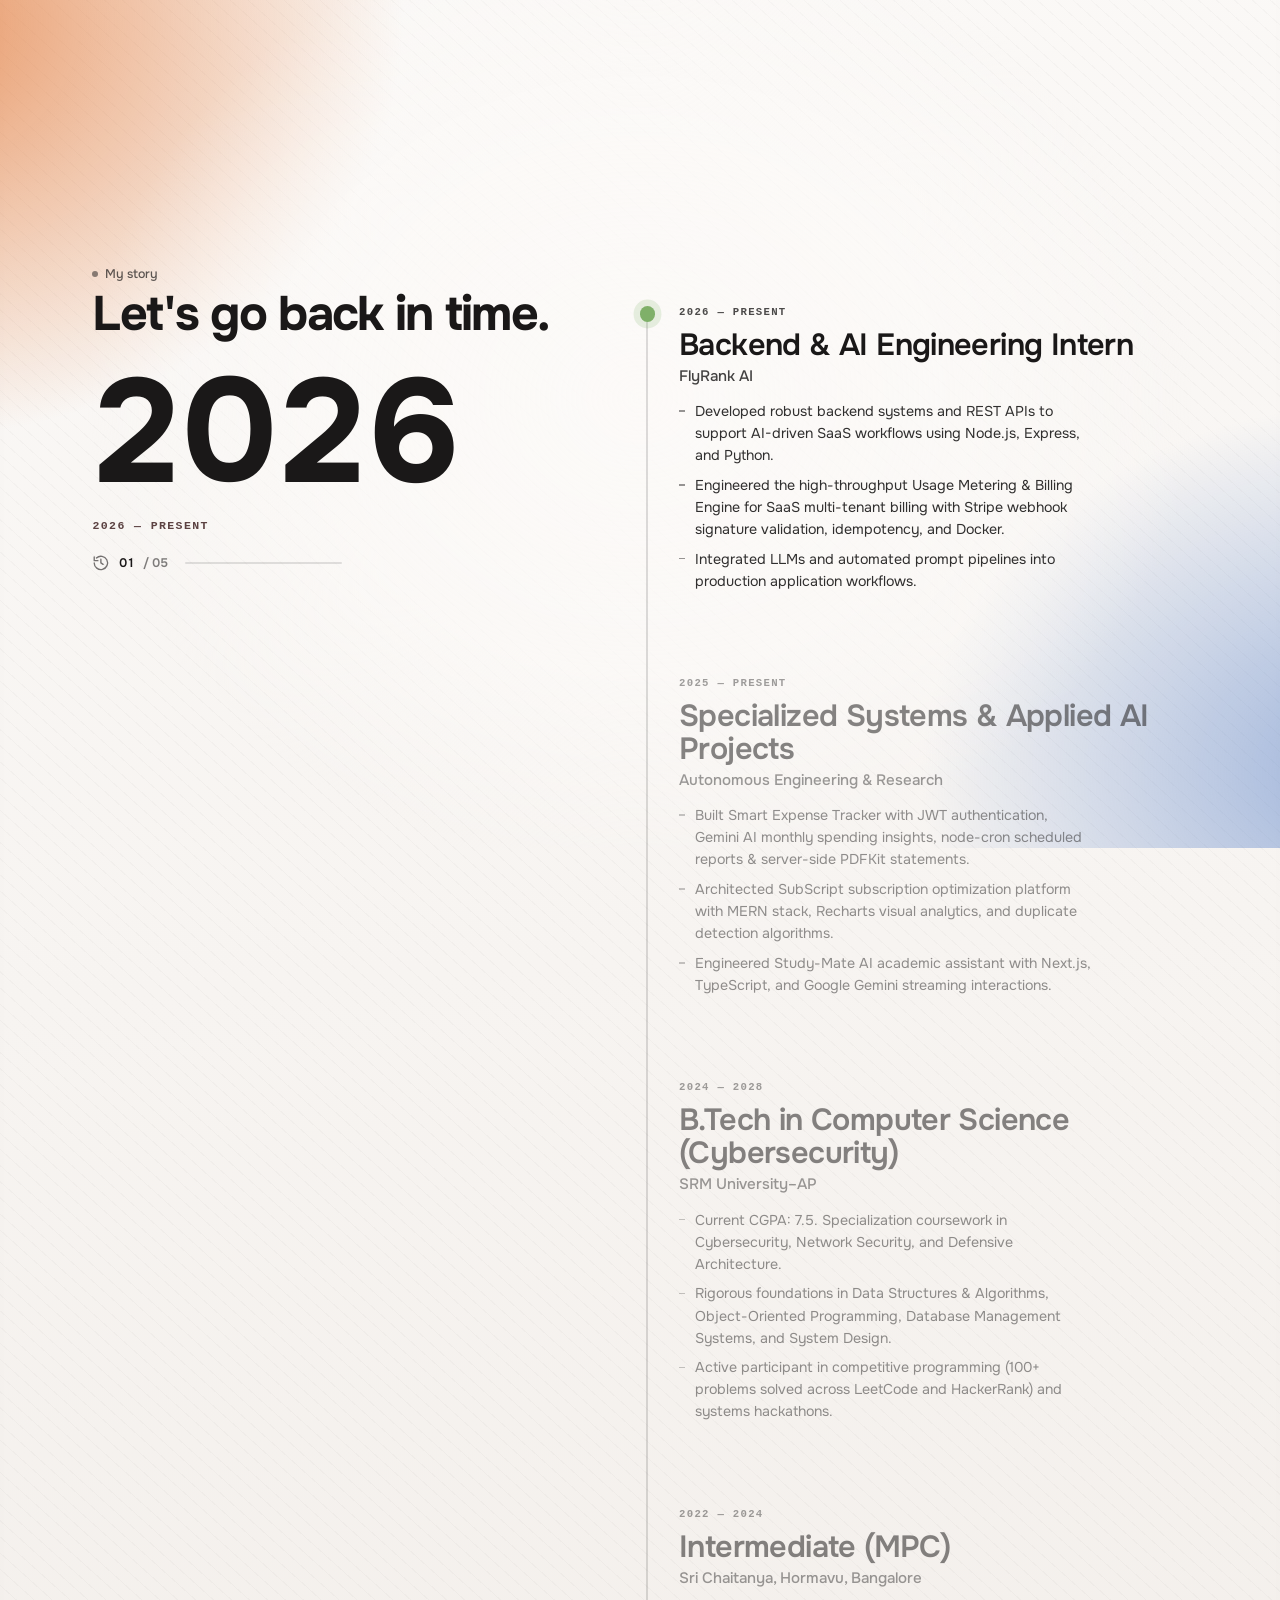
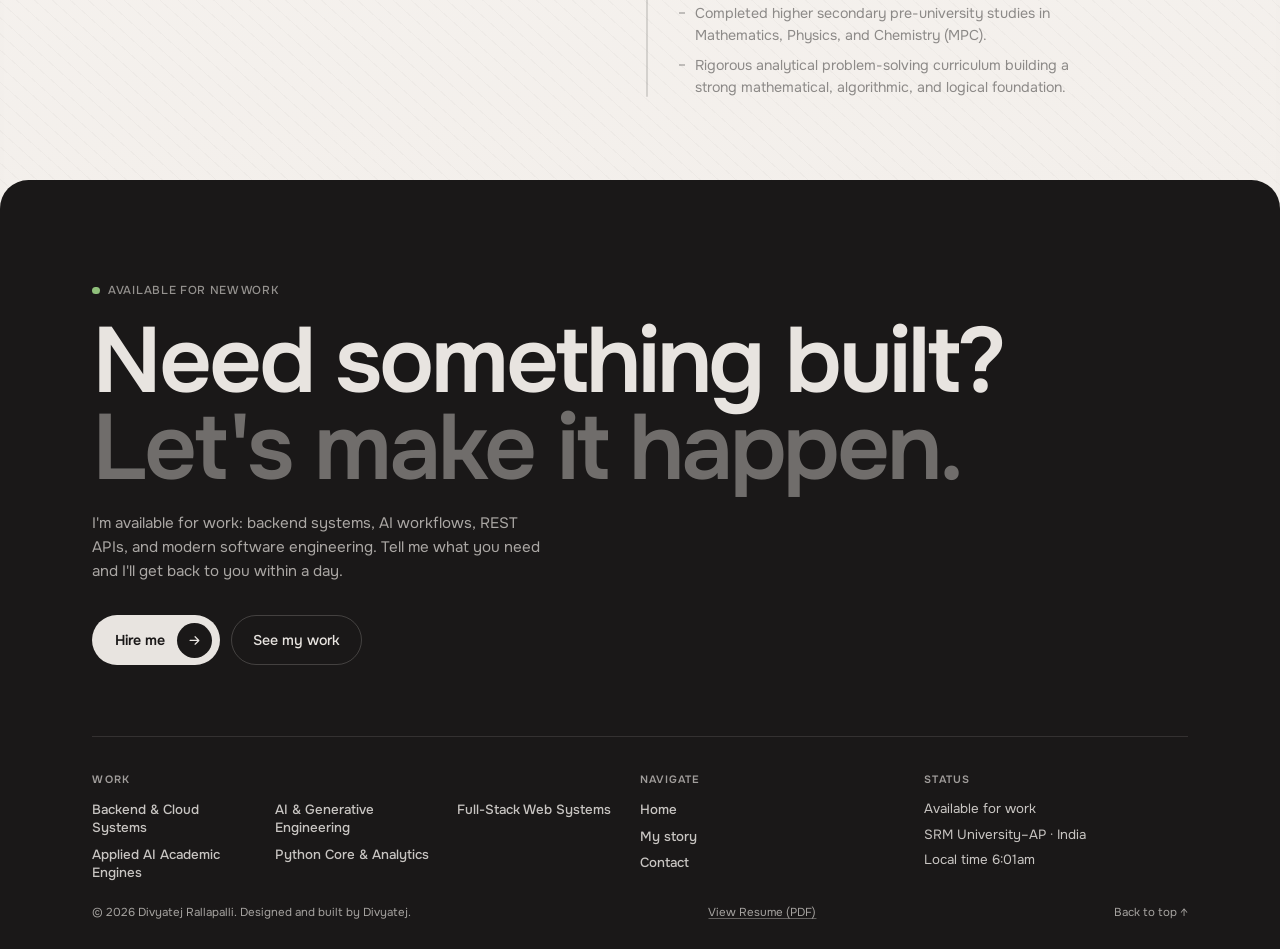
==== commit ddb2f7c8: "feat(meta): update json-ld schema, loader pills, and meta tags for Divyatej" ====
--- a/index.html
+++ b/index.html
@@ -964,9 +964,9 @@
 <meta property="og:image:alt" content="Divyatej Rallapalli&#39;s portfolio" />
 <meta name="twitter:card" content="summary_large_image" />
 <meta name="twitter:title" content="Divyatej Rallapalli — Backend & AI Engineer | SRM University–AP" />
-<meta name="twitter:description" content="Freelance developer and designer building websites, iOS apps and brand design for clients in the US, UK and worldwide. Working remotely, replies within 5 hours." />
+<meta name="twitter:description" content="Backend & AI Engineer | SRM University–AP. Specializing in high-throughput distributed systems, REST APIs, AI/LLM pipelines, and Python analytics." />
 <meta name="twitter:image" content="./og.jpg?v=2" />
-<script type="application/ld+json">{"@context":"https://schema.org","@graph":[{"@type":"Person","@id":"./#divyatej","name":"Divyatej Rallapalli","url":"https://github.com/rdivyatej-cloud","jobTitle":"Freelance Developer, Designer and Photographer","image":"./og.jpg?v=2","description":"Freelance web and iOS developer, UI/UX designer, graphic designer and photographer working remotely with clients worldwide.","knowsAbout":["Web development","iOS app development","UI/UX design","Graphic design","Brand identity","Photography"],"address":{"@type":"PostalAddress","addressCountry":"IN"},"knowsLanguage":["en"],"worksFor":{"@id":"./#org"}},{"@type":"Organization","@id":"./#org","name":"Divyatej Rallapalli — Backend & AI Engineering","alternateName":"Divyatej","url":"https://github.com/rdivyatej-cloud","image":"./og.jpg?v=2","logo":{"@type":"ImageObject","url":"./icon-512.png","width":512,"height":512},"founder":{"@id":"./#divyatej"},"email":"rdivyatej@gmail.com","contactPoint":{"@type":"ContactPoint","contactType":"sales","email":"rdivyatej@gmail.com","availableLanguage":"en","areaServed":["US","GB","CA","AU"]},"description":"Freelance web development, iOS app development, UI/UX design and graphic design, delivered remotely.","areaServed":[{"@type":"Country","name":"United States"},{"@type":"Country","name":"United Kingdom"},{"@type":"Country","name":"Canada"},{"@type":"Country","name":"Australia"},"Worldwide"],"hasOfferCatalog":{"@type":"OfferCatalog","name":"Services","itemListElement":[{"@type":"Offer","itemOffered":{"@type":"Service","name":"Web development","description":"Websites and web applications designed and built end to end."}},{"@type":"Offer","itemOffered":{"@type":"Service","name":"iOS app development","description":"Native iOS apps and games, from first sketch to the App Store."}},{"@type":"Offer","itemOffered":{"@type":"Service","name":"UI/UX design","description":"Product and interface design: user flows, wireframes and finished UI."}},{"@type":"Offer","itemOffered":{"@type":"Service","name":"Graphic design","description":"Brand identity, social media creatives, posters and logos."}},{"@type":"Offer","itemOffered":{"@type":"Service","name":"Photography","description":"Portrait, event and street photography."}}]}},{"@type":"WebSite","@id":"./#site","url":"https://github.com/rdivyatej-cloud","name":"Divyatej Rallapalli — Portfolio","publisher":{"@id":"./#divyatej"},"inLanguage":"en"}]}</script>
+<script type="application/ld+json">{"@context":"https://schema.org","@graph":[{"@type":"Person","@id":"./#divyatej","name":"Divyatej Rallapalli","url":"https://github.com/rdivyatej-cloud","jobTitle":"Backend & AI Engineer","image":"./og.jpg?v=2","description":"Backend & AI Engineer specializing in distributed systems, REST APIs, AI/LLM integration, and full-stack engineering.","knowsAbout":["Backend Systems","AI & LLM Integration","REST APIs","Python Core & Analytics","Full-Stack Web Systems","Cybersecurity"],"address":{"@type":"PostalAddress","addressCountry":"IN"},"knowsLanguage":["en"],"worksFor":{"@id":"./#org"}},{"@type":"Organization","@id":"./#org","name":"Divyatej Rallapalli — Backend & AI Engineering","alternateName":"Divyatej","url":"https://github.com/rdivyatej-cloud","image":"./og.jpg?v=2","logo":{"@type":"ImageObject","url":"./icon-512.png","width":512,"height":512},"founder":{"@id":"./#divyatej"},"email":"rdivyatej@gmail.com","contactPoint":{"@type":"ContactPoint","contactType":"sales","email":"rdivyatej@gmail.com","availableLanguage":"en","areaServed":["US","GB","CA","AU","IN"]},"description":"Backend systems, AI pipelines, REST APIs, and full-stack software engineering.","areaServed":[{"@type":"Country","name":"India"},{"@type":"Country","name":"United States"},{"@type":"Country","name":"United Kingdom"},{"@type":"Country","name":"Worldwide"}],"hasOfferCatalog":{"@type":"OfferCatalog","name":"Services","itemListElement":[{"@type":"Offer","itemOffered":{"@type":"Service","name":"Backend & Cloud Systems","description":"High-throughput distributed systems, idempotent API architectures, token metering pipelines, Stripe webhooks, and containerized microservices."}},{"@type":"Offer","itemOffered":{"@type":"Service","name":"AI & Generative Engineering","description":"Production LLM application pipelines, structured schema validation, streaming completions, and prompt engineering."}},{"@type":"Offer","itemOffered":{"@type":"Service","name":"Full-Stack Web Systems","description":"End-to-end web applications with modern reactive interfaces, JWT authentication, and relational/NoSQL backends."}},{"@type":"Offer","itemOffered":{"@type":"Service","name":"Applied AI Academic Engines","description":"AI study assistants, automated lecture summarizers, and interactive learning tools."}},{"@type":"Offer","itemOffered":{"@type":"Service","name":"Python Core & Analytics","description":"Algorithmic problem solving, data structures, performance optimization, and quantitative analytics."}}]}},{"@type":"WebSite","@id":"./#site","url":"https://github.com/rdivyatej-cloud","name":"Divyatej Rallapalli — Portfolio","publisher":{"@id":"./#divyatej"},"inLanguage":"en"}]}</script>
 <meta name="google-site-verification" content="dB3k2roAkI1S8861shwLsjVKNyl1q-TjchYYJWrG-18" /></head>
 <body>
 
@@ -977,14 +977,14 @@
   <div class="ld__bg"></div>
   <div class="ld__stack">
     <div class="ld__pill" style="--k:0;--c:#1F1C1C;--t:#E8E4E0;--dir:1"><span>Divyatej Rallapalli</span></div>
-    <div class="ld__pill" style="--k:1;--c:#22304a;--t:#E8E4E0;--dir:-1"><span>Web development</span></div>
-    <div class="ld__pill" style="--k:2;--c:#4a3540;--t:#E8E4E0;--dir:1"><span>App development</span></div>
-    <div class="ld__pill" style="--k:3;--c:#7a8670;--t:#F3EEEC;--dir:-1"><span>UI/UX design</span></div>
-    <div class="ld__pill" style="--k:4;--c:#a4552c;--t:#F3EEEC;--dir:1"><span>Graphic design</span></div>
-    <div class="ld__pill" style="--k:5;--c:#C4B0B0;--t:#1A1818;--dir:-1"><span>Photography</span></div>
+    <div class="ld__pill" style="--k:1;--c:#22304a;--t:#E8E4E0;--dir:-1"><span>Backend & Cloud</span></div>
+    <div class="ld__pill" style="--k:2;--c:#4a3540;--t:#E8E4E0;--dir:1"><span>AI & Generative</span></div>
+    <div class="ld__pill" style="--k:3;--c:#7a8670;--t:#F3EEEC;--dir:-1"><span>Full-Stack Web</span></div>
+    <div class="ld__pill" style="--k:4;--c:#a4552c;--t:#F3EEEC;--dir:1"><span>Applied AI</span></div>
+    <div class="ld__pill" style="--k:5;--c:#2c3e35;--t:#E8E4E0;--dir:-1"><span>Python Analytics</span></div>
   </div>
   <div class="ld__hud">
-    <div class="ld__top"><span><b>Divyatej Rallapalli</b> · Portfolio</span><span>Web · App · UI/UX · Graphic design</span></div>
+    <div class="ld__top"><span><b>Divyatej Rallapalli</b> · Portfolio</span><span>Backend · AI · Full-Stack · Python Analytics</span></div>
     <div class="ld__bot">
       <p class="ld__num"><small>Opening up the work</small><span id="ldCount">000</span></p>
       <div class="ld__bar"><i></i></div>
